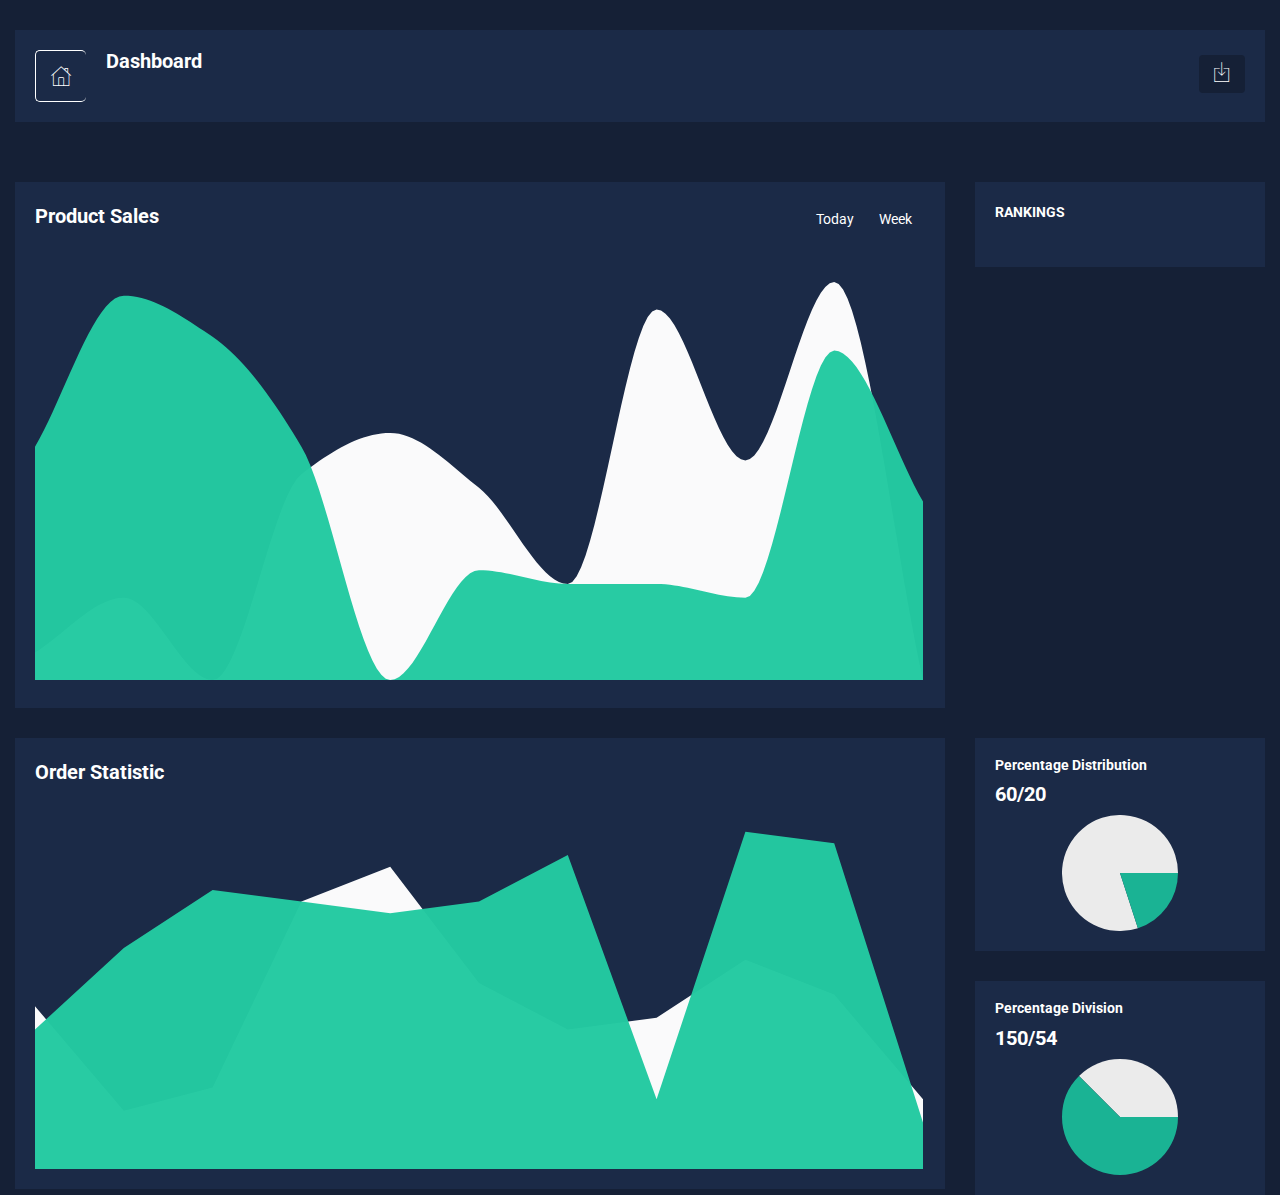
==== Downloads/hackathon/src/nalika/index.html @ c8e4c080 "Committed the template" ====
<!doctype html>
<html class="no-js" lang="en">

<head>
    <meta charset="utf-8">
    <meta http-equiv="x-ua-compatible" content="ie=edge">
    <title>Dashboard V.1 | Nalika - Material Admin Template</title>
    <meta name="description" content="">
    <meta name="viewport" content="width=device-width, initial-scale=1">
    <!-- favicon
		============================================ -->
    <link rel="shortcut icon" type="image/x-icon" href="img/favicon.ico">
    <!-- Google Fonts
		============================================ -->
    <link href="https://fonts.googleapis.com/css?family=Roboto:100,300,400,700,900" rel="stylesheet">
    <!-- Bootstrap CSS
		============================================ -->
    <link rel="stylesheet" href="css/bootstrap.min.css">
    <!-- Bootstrap CSS
		============================================ -->
    <link rel="stylesheet" href="css/font-awesome.min.css">
	<!-- nalika Icon CSS
		============================================ -->
    <link rel="stylesheet" href="css/nalika-icon.css">
    <!-- owl.carousel CSS
		============================================ -->
    <link rel="stylesheet" href="css/owl.carousel.css">
    <link rel="stylesheet" href="css/owl.theme.css">
    <link rel="stylesheet" href="css/owl.transitions.css">
    <!-- animate CSS
		============================================ -->
    <link rel="stylesheet" href="css/animate.css">
    <!-- normalize CSS
		============================================ -->
    <link rel="stylesheet" href="css/normalize.css">
    <!-- meanmenu icon CSS
		============================================ -->
    <link rel="stylesheet" href="css/meanmenu.min.css">
    <!-- main CSS
		============================================ -->
    <link rel="stylesheet" href="css/main.css">
    <!-- morrisjs CSS
		============================================ -->
    <link rel="stylesheet" href="css/morrisjs/morris.css">
    <!-- mCustomScrollbar CSS
		============================================ -->
    <link rel="stylesheet" href="css/scrollbar/jquery.mCustomScrollbar.min.css">
    <!-- metisMenu CSS
		============================================ -->
    <link rel="stylesheet" href="css/metisMenu/metisMenu.min.css">
    <link rel="stylesheet" href="css/metisMenu/metisMenu-vertical.css">
    <!-- calendar CSS
		============================================ -->
    <link rel="stylesheet" href="css/calendar/fullcalendar.min.css">
    <link rel="stylesheet" href="css/calendar/fullcalendar.print.min.css">
    <!-- style CSS
		============================================ -->
    <link rel="stylesheet" href="style.css">
    <!-- responsive CSS
		============================================ -->
    <link rel="stylesheet" href="css/responsive.css">
    <!-- modernizr JS
		============================================ -->
    <script src="js/vendor/modernizr-2.8.3.min.js"></script>
</head>

<body>
    <!--[if lt IE 8]>
            <p class="browserupgrade">You are using an <strong>outdated</strong> browser. Please <a href="http://browsehappy.com/">upgrade your browser</a> to improve your experience.</p>
        <![endif]-->


            <!-- Mobile Menu start -->
            <div class="mobile-menu-area">
                <div class="container">
                    <div class="row">
                        <div class="col-lg-12 col-md-12 col-sm-12 col-xs-12">
                            <div class="mobile-menu">
                                <nav id="dropdown">
                                    <ul class="mobile-menu-nav">
                                        <li><a data-toggle="collapse" data-target="#Charts" href="#">Home <span class="admin-project-icon nalika-icon nalika-down-arrow"></span></a>
                                            <ul class="collapse dropdown-header-top">
                                                <li><a href="index.html">Dashboard v.1</a></li>
                                                <li><a href="index-1.html">Dashboard v.2</a></li>
                                                <li><a href="index-3.html">Dashboard v.3</a></li>
                                                <li><a href="product-list.html">Product List</a></li>
                                                <li><a href="product-edit.html">Product Edit</a></li>
                                                <li><a href="product-detail.html">Product Detail</a></li>
                                                <li><a href="product-cart.html">Product Cart</a></li>
                                                <li><a href="product-payment.html">Product Payment</a></li>
                                                <li><a href="analytics.html">Analytics</a></li>
                                                <li><a href="widgets.html">Widgets</a></li>
                                            </ul>
                                        </li>
                                        <li><a data-toggle="collapse" data-target="#demo" href="#">Mailbox <span class="admin-project-icon nalika-icon nalika-down-arrow"></span></a>
                                            <ul id="demo" class="collapse dropdown-header-top">
                                                <li><a href="mailbox.html">Inbox</a>
                                                </li>
                                                <li><a href="mailbox-view.html">View Mail</a>
                                                </li>
                                                <li><a href="mailbox-compose.html">Compose Mail</a>
                                                </li>
                                            </ul>
                                        </li>
                                        <li><a data-toggle="collapse" data-target="#others" href="#">Miscellaneous <span class="admin-project-icon nalika-icon nalika-down-arrow"></span></a>
                                            <ul id="others" class="collapse dropdown-header-top">
                                                <li><a href="file-manager.html">File Manager</a></li>
                                                <li><a href="contacts.html">Contacts Client</a></li>
                                                <li><a href="projects.html">Project</a></li>
                                                <li><a href="project-details.html">Project Details</a></li>
                                                <li><a href="blog.html">Blog</a></li>
                                                <li><a href="blog-details.html">Blog Details</a></li>
                                                <li><a href="404.html">404 Page</a></li>
                                                <li><a href="500.html">500 Page</a></li>
                                            </ul>
                                        </li>
                                        <li><a data-toggle="collapse" data-target="#Miscellaneousmob" href="#">Interface <span class="admin-project-icon nalika-icon nalika-down-arrow"></span></a>
                                            <ul id="Miscellaneousmob" class="collapse dropdown-header-top">
                                                <li><a href="google-map.html">Google Map</a>
                                                </li>
                                                <li><a href="data-maps.html">Data Maps</a>
                                                </li>
                                                <li><a href="pdf-viewer.html">Pdf Viewer</a>
                                                </li>
                                                <li><a href="x-editable.html">X-Editable</a>
                                                </li>
                                                <li><a href="code-editor.html">Code Editor</a>
                                                </li>
                                                <li><a href="tree-view.html">Tree View</a>
                                                </li>
                                                <li><a href="preloader.html">Preloader</a>
                                                </li>
                                                <li><a href="images-cropper.html">Images Cropper</a>
                                                </li>
                                            </ul>
                                        </li>
                                        <li><a data-toggle="collapse" data-target="#Chartsmob" href="#">Charts <span class="admin-project-icon nalika-icon nalika-down-arrow"></span></a>
                                            <ul id="Chartsmob" class="collapse dropdown-header-top">
                                                <li><a href="bar-charts.html">Bar Charts</a>
                                                </li>
                                                <li><a href="line-charts.html">Line Charts</a>
                                                </li>
                                                <li><a href="area-charts.html">Area Charts</a>
                                                </li>
                                                <li><a href="rounded-chart.html">Rounded Charts</a>
                                                </li>
                                                <li><a href="c3.html">C3 Charts</a>
                                                </li>
                                                <li><a href="sparkline.html">Sparkline Charts</a>
                                                </li>
                                                <li><a href="peity.html">Peity Charts</a>
                                                </li>
                                            </ul>
                                        </li>
                                        <li><a data-toggle="collapse" data-target="#Tablesmob" href="#">Tables <span class="admin-project-icon nalika-icon nalika-down-arrow"></span></a>
                                            <ul id="Tablesmob" class="collapse dropdown-header-top">
                                                <li><a href="static-table.html">Static Table</a>
                                                </li>
                                                <li><a href="data-table.html">Data Table</a>
                                                </li>
                                            </ul>
                                        </li>
                                        <li><a data-toggle="collapse" data-target="#formsmob" href="#">Forms <span class="admin-project-icon nalika-icon nalika-down-arrow"></span></a>
                                            <ul id="formsmob" class="collapse dropdown-header-top">
                                                <li><a href="basic-form-element.html">Basic Form Elements</a>
                                                </li>
                                                <li><a href="advance-form-element.html">Advanced Form Elements</a>
                                                </li>
                                                <li><a href="password-meter.html">Password Meter</a>
                                                </li>
                                                <li><a href="multi-upload.html">Multi Upload</a>
                                                </li>
                                                <li><a href="tinymc.html">Text Editor</a>
                                                </li>
                                                <li><a href="dual-list-box.html">Dual List Box</a>
                                                </li>
                                            </ul>
                                        </li>
                                        <li><a data-toggle="collapse" data-target="#Appviewsmob" href="#">App views <span class="admin-project-icon nalika-icon nalika-down-arrow"></span></a>
                                            <ul id="Appviewsmob" class="collapse dropdown-header-top">
                                                <li><a href="basic-form-element.html">Basic Form Elements</a>
                                                </li>
                                                <li><a href="advance-form-element.html">Advanced Form Elements</a>
                                                </li>
                                                <li><a href="password-meter.html">Password Meter</a>
                                                </li>
                                                <li><a href="multi-upload.html">Multi Upload</a>
                                                </li>
                                                <li><a href="tinymc.html">Text Editor</a>
                                                </li>
                                                <li><a href="dual-list-box.html">Dual List Box</a>
                                                </li>
                                            </ul>
                                        </li>F
                                        <li><a data-toggle="collapse" data-target="#Pagemob" href="#">Pages <span class="admin-project-icon nalika-icon nalika-down-arrow"></span></a>
                                            <ul id="Pagemob" class="collapse dropdown-header-top">
                                                <li><a href="login.html">Login</a>
                                                </li>
                                                <li><a href="register.html">Register</a>
                                                </li>
                                                <li><a href="lock.html">Lock</a>
                                                </li>
                                                <li><a href="password-recovery.html">Password Recovery</a>
                                                </li>
                                            </ul>
                                        </li>
                                    </ul>
                                </nav>
                            </div>
                        </div>
                    </div>
                </div>
            </div>
            <!-- Mobile Menu end -->
            <div class="breadcome-area">
                <div class="container-fluid">
                    <div class="row">
                        <div class="col-lg-12 col-md-12 col-sm-12 col-xs-12">
                            <div class="breadcome-list">
                                <div class="row">
                                    <div class="col-lg-6 col-md-6 col-sm-6 col-xs-6">
                                        <div class="breadcomb-wp">
											<div class="breadcomb-icon">
												<i class="icon nalika-home"></i>
											</div>
											<div class="breadcomb-ctn">
												<h2>Dashboard </h2>
											</div>
										</div>
                                    </div>
                                    <div class="col-lg-6 col-md-6 col-sm-6 col-xs-6">
                                        <div class="breadcomb-report">
											<button data-toggle="tooltip" data-placement="left" title="Download Report" class="btn"><i class="icon nalika-download"></i></button>
										</div>
                                    </div>
                                </div>
                            </div>
                        </div>
                    </div>
                </div>
            </div>
        </div>


        <div class="product-sales-area mg-tb-30">
            <div class="container-fluid">
                <div class="row">
                    <div class="col-lg-9 col-md-9 col-sm-9 col-xs-12">
                        <div class="product-sales-chart">
                            <div class="portlet-title">
                                <div class="row">
                                    <div class="col-lg-6 col-md-6 col-sm-6 col-xs-12">
                                        <div class="caption pro-sl-hd">
                                            <span class="caption-subject text-uppercase"><b>Product Sales</b></span>
                                        </div>
                                    </div>
                                    <div class="col-lg-6 col-md-6 col-sm-6 col-xs-12">
                                        <div class="actions graph-rp">
                                            <div class="btn-group" data-toggle="buttons">
                                                <label class="btn btn-grey active">
													<input type="radio" name="options" class="toggle" id="option1" checked="">Today</label>
                                                <label class="btn btn-grey">
													<input type="radio" name="options" class="toggle" id="option2">Week</label>
                                            </div>
                                        </div>
                                    </div>
                                </div>
                            </div>
                            <div id="curved-line-chart" class="flot-chart-sts flot-chart curved-chart-statistic"></div>
                        </div>
                    </div>
                    <div class="col-lg-3 col-md-3 col-sm-3 col-xs-12">
                        <div class="white-box analytics-info-cs mg-b-30 res-mg-t-30">

                            <!-- List group links -->
                            <div class="list-group list-group-flush">
                                <form>
                                    <div class="form-group">
                                        <label for="exampleFormControlSelect1" style="color: white">RANKINGS</label>

                                    </div>



                                </form>
                            </div>
                        </div>
                    </div>
                </div>
            </div>
        </div>
    

        <div class="product-sales-area mg-tb-30">
            <div class="container-fluid">
                <div class="row">
                    <div class="col-lg-9 col-md-9 col-sm-9 col-xs-12">
                        <div class="product-sales-chart">
                            <div class="portlet-title">
                                <div class="row">
                                    <div class="col-lg-6 col-md-6 col-sm-6 col-xs-12">
                                        <div class="caption pro-sl-hd">
                                            <span class="caption-subject text-uppercase"><b>Order Statistic</b></span>
                                        </div>
                                    </div>
                                    <div class="col-lg-6 col-md-6 col-sm-6 col-xs-12">
                                    </div>
                                </div>
                            </div>
                            <div id="line-chart" class="flot-chart flot-chart-sts line-chart-statistic"></div>
                        </div>
                    </div>
                    <div class="col-lg-3 col-md-3 col-sm-3 col-xs-12">
                        <div class="analytics-rounded mg-b-30 res-mg-t-30">
                            <div class="analytics-rounded-content">
                                <h5>Percentage distribution</h5>
                                <h2><span class="counter">60</span>/20</h2>
                                <div class="text-center">
                                    <div id="sparkline51"></div>
                                </div>
                            </div>
                        </div>
                        <div class="analytics-rounded">
                            <div class="analytics-rounded-content">
                                <h5>Percentage division</h5>
                                <h2><span class="counter">150</span>/<span class="counter">54</span></h2>
                                <div class="text-center">
                                    <div id="sparkline52"></div>
                                </div>
                            </div>
                        </div>
                    </div>
                </div>
            </div>
        </div>


                    </div>
                </div>
            </div>
        </div>

    <!-- jquery
		============================================ -->
    <script src="js/vendor/jquery-1.12.4.min.js"></script>
    <!-- bootstrap JS
		============================================ -->
    <script src="js/bootstrap.min.js"></script>
    <!-- wow JS
		============================================ -->
    <script src="js/wow.min.js"></script>
    <!-- price-slider JS
		============================================ -->
    <script src="js/jquery-price-slider.js"></script>
    <!-- meanmenu JS
		============================================ -->
    <script src="js/jquery.meanmenu.js"></script>
    <!-- owl.carousel JS
		============================================ -->
    <script src="js/owl.carousel.min.js"></script>
    <!-- sticky JS
		============================================ -->
    <script src="js/jquery.sticky.js"></script>
    <!-- scrollUp JS
		============================================ -->
    <script src="js/jquery.scrollUp.min.js"></script>
    <!-- mCustomScrollbar JS
		============================================ -->
    <script src="js/scrollbar/jquery.mCustomScrollbar.concat.min.js"></script>
    <script src="js/scrollbar/mCustomScrollbar-active.js"></script>
    <!-- metisMenu JS
		============================================ -->
    <script src="js/metisMenu/metisMenu.min.js"></script>
    <script src="js/metisMenu/metisMenu-active.js"></script>
    <!-- sparkline JS
		============================================ -->
    <script src="js/sparkline/jquery.sparkline.min.js"></script>
    <script src="js/sparkline/jquery.charts-sparkline.js"></script>
    <!-- calendar JS
		============================================ -->
    <script src="js/calendar/moment.min.js"></script>
    <script src="js/calendar/fullcalendar.min.js"></script>
    <script src="js/calendar/fullcalendar-active.js"></script>
	<!-- float JS
		============================================ -->
    <script src="js/flot/jquery.flot.js"></script>
    <script src="js/flot/jquery.flot.resize.js"></script>
    <script src="js/flot/curvedLines.js"></script>
    <script src="js/flot/flot-active.js"></script>
    <!-- plugins JS
		============================================ -->
    <script src="js/plugins.js"></script>
    <!-- main JS
		============================================ -->
    <script src="js/main.js"></script>
</body>

</html>
---- Downloads/hackathon/src/nalika/css/nalika-icon.css ----
@font-face {
  font-family: 'nalika';
  src:
    url('fonts/nalika.ttf?nukgc0') format('truetype'),
    url('fonts/nalika.woff?nukgc0') format('woff'),
    url('fonts/nalika.svg?nukgc0#nalika') format('svg');
  font-weight: normal;
  font-style: normal;
}

.icon {
  /* use !important to prevent issues with browser extensions that change fonts */
  font-family: 'nalika' !important;
  speak: none;
  font-style: normal;
  font-weight: normal;
  font-variant: normal;
  text-transform: none;
  line-height: 1;

  /* Better Font Rendering =========== */
  -webkit-font-smoothing: antialiased;
  -moz-osx-font-smoothing: grayscale;
}

.nalika-alarm:before {
  content: "\e900";
}
.nalika-alarm-clock:before {
  content: "\e901";
}
.nalika-analytics:before {
  content: "\e902";
}
.nalika-arrow-back:before {
  content: "\e903";
}
.nalika-arrow-next:before {
  content: "\e904";
}
.nalika-back:before {
  content: "\e905";
}
.nalika-bar-chart:before {
  content: "\e906";
}
.nalika-chat:before {
  content: "\e907";
}
.nalika-close:before {
  content: "\e908";
}
.nalika-cloud:before {
  content: "\e909";
}
.nalika-credit-cards:before {
  content: "\e90a";
}
.nalika-delete-button:before {
  content: "\e90b";
}
.nalika-desktop:before {
  content: "\e90c";
}
.nalika-diamond:before {
  content: "\e90d";
}
.nalika-down-arrow:before {
  content: "\e90e";
}
.nalika-download:before {
  content: "\e90f";
}
.nalika-edit:before {
  content: "\e910";
}
.nalika-exit:before {
  content: "\e911";
}
.nalika-eye:before {
  content: "\e912";
}
.nalika-facebook:before {
  content: "\e913";
}
.nalika-favorites:before {
  content: "\e914";
}
.nalika-favorites-button:before {
  content: "\e915";
}
.nalika-flag:before {
  content: "\e916";
}
.nalika-folder:before {
  content: "\e917";
}
.nalika-forms:before {
  content: "\e918";
}
.nalika-gear:before {
  content: "\e919";
}
.nalika-google-plus:before {
  content: "\e91a";
}
.nalika-half-filled-rating-star:before {
  content: "\e91b";
}
.nalika-happiness:before {
  content: "\e91c";
}
.nalika-home:before {
  content: "\e91d";
}
.nalika-honeymoon:before {
  content: "\e91e";
}
.nalika-inbox:before {
  content: "\e91f";
}
.nalika-info:before {
  content: "\e920";
}
.nalika-like:before {
  content: "\e921";
}
.nalika-linkedin:before {
  content: "\e922";
}
.nalika-mail:before {
  content: "\e923";
}
.nalika-mastercard:before {
  content: "\e924";
}
.nalika-menu:before {
  content: "\e925";
}
.nalika-menu-task:before {
  content: "\e926";
}
.nalika-new-file:before {
  content: "\e927";
}
.nalika-next:before {
  content: "\e928";
}
.nalika-paperclip-document-outline:before {
  content: "\e929";
}
.nalika-paper-plane:before {
  content: "\e92a";
}
.nalika-paypal-logo-in-rectangular-black-card:before {
  content: "\e92b";
}
.nalika-pdf:before {
  content: "\e92c";
}
.nalika-picture:before {
  content: "\e92d";
}
.nalika-pie-chart:before {
  content: "\e92e";
}
.nalika-pinterest:before {
  content: "\e92f";
}
.nalika-placeholder:before {
  content: "\e930";
}
.nalika-ppt:before {
  content: "\e931";
}
.nalika-price-tag:before {
  content: "\e932";
}
.nalika-printer:before {
  content: "\e933";
}
.nalika-refresh-button:before {
  content: "\e934";
}
.nalika-right-arrow-angle:before {
  content: "\e935";
}
.nalika-rss:before {
  content: "\e936";
}
.nalika-search:before {
  content: "\e937";
}
.nalika-settings:before {
  content: "\e938";
}
.nalika-share:before {
  content: "\e939";
}
.nalika-shopping-cart:before {
  content: "\e93a";
}
.nalika-smartphone-call:before {
  content: "\e93b";
}
.nalika-speakers:before {
  content: "\e93c";
}
.nalika-table:before {
  content: "\e93d";
}
.nalika-team:before {
  content: "\e93e";
}
.nalika-thumb-up:before {
  content: "\e93f";
}
.nalika-tick:before {
  content: "\e940";
}
.nalika-twitter:before {
  content: "\e941";
}
.nalika-unlocked:before {
  content: "\e942";
}
.nalika-upload:before {
  content: "\e943";
}
.nalika-user:before {
  content: "\e944";
}
.nalika-warning-sign:before {
  content: "\e945";
}
.nalika-xls:before {
  content: "\e946";
}
.nalika-youtube:before {
  content: "\e947";
}
.nalika-youtube-logotype:before {
  content: "\e948";
}
.nalika-zip:before {
  content: "\e949";
}
---- Downloads/hackathon/src/nalika/css/main.css ----
/*! HTML5 Boilerplate v5.2.0 | MIT License | https://html5boilerplate.com/ */

/*
 * What follows is the result of much research on cross-browser styling.
 * Credit left inline and big thanks to Nicolas Gallagher, Jonathan Neal,
 * Kroc Camen, and the H5BP dev community and team.
 */

/* ==========================================================================
   Base styles: opinionated defaults
   ========================================================================== */

html {
    color: #222;
    font-size: 1em;
    line-height: 1.4;
}

/*
 * Remove text-shadow in selection highlight:
 * https://twitter.com/miketaylr/status/12228805301
 *
 * These selection rule sets have to be separate.
 * Customize the background color to match your design.
 */

::-moz-selection {
    background: #b3d4fc;
    text-shadow: none;
}

::selection {
    background: #b3d4fc;
    text-shadow: none;
}

/*
 * A better looking default horizontal rule
 */

hr {
    display: block;
    height: 1px;
    border: 0;
    border-top: 1px solid #ccc;
    margin: 1em 0;
    padding: 0;
}

/*
 * Remove the gap between audio, canvas, iframes,
 * images, videos and the bottom of their containers:
 * https://github.com/h5bp/html5-boilerplate/issues/440
 */

audio,
canvas,
iframe,
img,
svg,
video {
    vertical-align: middle;
}

/*
 * Remove default fieldset styles.
 */

fieldset {
    border: 0;
    margin: 0;
    padding: 0;
}

/*
 * Allow only vertical resizing of textareas.
 */

textarea {
    resize: vertical;
}

/* ==========================================================================
   Browser Upgrade Prompt
   ========================================================================== */

.browserupgrade {
    margin: 0.2em 0;
    background: #ccc;
    color: #000;
    padding: 0.2em 0;
}

/* ==========================================================================
   Author's custom styles
   ========================================================================== */

















/* ==========================================================================
   Helper classes
   ========================================================================== */

/*
 * Hide visually and from screen readers:
 */

.hidden {
    display: none !important;
}

/*
 * Hide only visually, but have it available for screen readers:
 * http://snook.ca/archives/html_and_css/hiding-content-for-accessibility
 */

.visuallyhidden {
    border: 0;
    clip: rect(0 0 0 0);
    height: 1px;
    margin: -1px;
    overflow: hidden;
    padding: 0;
    position: absolute;
    width: 1px;
}

/*
 * Extends the .visuallyhidden class to allow the element
 * to be focusable when navigated to via the keyboard:
 * https://www.drupal.org/node/897638
 */

.visuallyhidden.focusable:active,
.visuallyhidden.focusable:focus {
    clip: auto;
    height: auto;
    margin: 0;
    overflow: visible;
    position: static;
    width: auto;
}

/*
 * Hide visually and from screen readers, but maintain layout
 */

.invisible {
    visibility: hidden;
}

/*
 * Clearfix: contain floats
 *
 * For modern browsers
 * 1. The space content is one way to avoid an Opera bug when the
 *    `contenteditable` attribute is included anywhere else in the document.
 *    Otherwise it causes space to appear at the top and bottom of elements
 *    that receive the `clearfix` class.
 * 2. The use of `table` rather than `block` is only necessary if using
 *    `:before` to contain the top-margins of child elements.
 */

.clearfix:before,
.clearfix:after {
    content: " "; /* 1 */
    display: table; /* 2 */
}

.clearfix:after {
    clear: both;
}

/* ==========================================================================
   EXAMPLE Media Queries for Responsive Design.
   These examples override the primary ('mobile first') styles.
   Modify as content requires.
   ========================================================================== */

@media only screen and (min-width: 35em) {
    /* Style adjustments for viewports that meet the condition */
}

@media print,
       (-webkit-min-device-pixel-ratio: 1.25),
       (min-resolution: 1.25dppx),
       (min-resolution: 120dpi) {
    /* Style adjustments for high resolution devices */
}

/* ==========================================================================
   Print styles.
   Inlined to avoid the additional HTTP request:
   http://www.phpied.com/delay-loading-your-print-css/
   ========================================================================== */

@media print {
    *,
    *:before,
    *:after {
        background: transparent !important;
        color: #000 !important; /* Black prints faster:
                                   http://www.sanbeiji.com/archives/953 */
        box-shadow: none !important;
        text-shadow: none !important;
    }

    a,
    a:visited {
        text-decoration: underline;
    }

    a[href]:after {
        content: " (" attr(href) ")";
    }

    abbr[title]:after {
        content: " (" attr(title) ")";
    }

    /*
     * Don't show links that are fragment identifiers,
     * or use the `javascript:` pseudo protocol
     */

    a[href^="#"]:after,
    a[href^="javascript:"]:after {
        content: "";
    }

    pre,
    blockquote {
        border: 1px solid #999;
        page-break-inside: avoid;
    }

    /*
     * Printing Tables:
     * http://css-discuss.incutio.com/wiki/Printing_Tables
     */

    thead {
        display: table-header-group;
    }

    tr,
    img {
        page-break-inside: avoid;
    }

    img {
        max-width: 100% !important;
    }

    p,
    h2,
    h3 {
        orphans: 3;
        widows: 3;
    }

    h2,
    h3 {
        page-break-after: avoid;
    }
}
---- Downloads/hackathon/src/nalika/css/morrisjs/morris.css ----
.morris-hover {
	position:absolute;
	z-index:1;
}

.morris-hover.morris-default-style .morris-hover-row-label {
	font-weight:bold;
	margin:0.25em 0
}
.morris-hover.morris-default-style .morris-hover-point {
	white-space:nowrap;
	margin:0.1em 0
}
.morris-hover.morris-default-style {
    border-radius: 2px;
    padding: 10px 12px;
    color: #666;
    background:rgba(0, 0, 0, 0.7);
    border: none;
    color: #fff!important ;
}
 .morris-hover-point {
      color: rgba(257, 257, 257, 0.8)!important ;
   }
---- Downloads/hackathon/src/nalika/css/metisMenu/metisMenu.min.css ----
/*
 * metismenu - v2.7.2
 * A jQuery menu plugin
 * https://github.com/onokumus/metismenu#readme
 *
 * Made by Osman Nuri Okumus <onokumus@gmail.com> (https://github.com/onokumus)
 * Under MIT License
 */

.metismenu .arrow{float:right;line-height:1.42857}[dir=rtl] .metismenu .arrow{float:left}.metismenu .glyphicon.arrow:before{content:"\e079"}.metismenu .active>a>.glyphicon.arrow:before{content:"\e114"}.metismenu .fa.arrow:before{content:"\f104"}.metismenu .active>a>.fa.arrow:before{content:"\f107"}.metismenu .ion.arrow:before{content:"\f3d2"}.metismenu .active>a>.ion.arrow:before{content:"\f3d0"}.metismenu .plus-times{float:right}[dir=rtl] .metismenu .plus-times{float:left}.metismenu .fa.plus-times:before{content:"\f067"}.metismenu .active>a>.fa.plus-times{-webkit-transform:rotate(45deg);-ms-transform:rotate(45deg);-o-transform:rotate(45deg);transform:rotate(45deg)}.metismenu .plus-minus{float:right}[dir=rtl] .metismenu .plus-minus{float:left}.metismenu .fa.plus-minus:before{content:"\f067"}.metismenu .active>a>.fa.plus-minus:before{content:"\f068"}.metismenu .collapse{display:none}.metismenu .collapse.in{display:block}.metismenu .collapsing{position:relative;height:0;overflow:hidden;-webkit-transition-timing-function:ease;-o-transition-timing-function:ease;transition-timing-function:ease;-webkit-transition-duration:.35s;-o-transition-duration:.35s;transition-duration:.35s;-webkit-transition-property:height,visibility;-o-transition-property:height,visibility;transition-property:height,visibility}.metismenu .has-arrow{position:relative}.metismenu .has-arrow:after{position:absolute;content:"";width:.5em;height:.5em;border-width:1px 0 0 1px;border-style:solid;border-color:initial;right:1em;-webkit-transform:rotate(-45deg) translateY(-50%);-ms-transform:rotate(-45deg) translateY(-50%);-o-transform:rotate(-45deg) translateY(-50%);transform:rotate(-45deg) translateY(-50%);-webkit-transform-origin:top;-ms-transform-origin:top;-o-transform-origin:top;transform-origin:top;top:50%;-webkit-transition:all .3s ease-out;-o-transition:all .3s ease-out;transition:all .3s ease-out}[dir=rtl] .metismenu .has-arrow:after{right:auto;left:1em;-webkit-transform:rotate(135deg) translateY(-50%);-ms-transform:rotate(135deg) translateY(-50%);-o-transform:rotate(135deg) translateY(-50%);transform:rotate(135deg) translateY(-50%)}.metismenu .active>.has-arrow:after,.metismenu .has-arrow[aria-expanded=true]:after{-webkit-transform:rotate(-135deg) translateY(-50%);-ms-transform:rotate(-135deg) translateY(-50%);-o-transform:rotate(-135deg) translateY(-50%);transform:rotate(-135deg) translateY(-50%)}
---- Downloads/hackathon/src/nalika/css/metisMenu/metisMenu-vertical.css ----
.sidebar-nav {
    background: #fff;
}
.sidebar-nav ul {
    padding: 0;
    margin: 0;
    list-style: none;
    background: #1b2a47;
}

.sidebar-nav .metismenu {
    background: #1b2a47;
    display: -webkit-box;
    display: -ms-flexbox;
    display: flex;
    -webkit-box-orient: vertical;
    -webkit-box-direction: normal;
    -ms-flex-direction: column;
    flex-direction: column;
}

.sidebar-nav .metismenu li + li {
  margin-top: 5px;
}

.sidebar-nav .metismenu li:first-child {
  margin-top: 5px;
}
.sidebar-nav .metismenu li:last-child {
  margin-bottom: 5px;
}


.sidebar-nav .metismenu > li {
/*    -webkit-box-flex: 1;
    -ms-flex: 1 1 0%;
    flex: 1 1 0%;*/
    display: -webkit-box;
    display: -ms-flexbox;
    display: flex;
    -webkit-box-orient: vertical;
    -webkit-box-direction: normal;
    -ms-flex-direction: column;
    flex-direction: column;
    position: relative;
}
.sidebar-nav .metismenu a {
    position: relative;
    display: block;
    padding: 13px 15px;
    color: #fff;
    outline-width: 0;
    transition: all .3s ease-out;
	font-size:16px;
}

.sidebar-nav .metismenu ul a {
    padding: 10px 15px 10px 46px;
}

.sidebar-nav .metismenu ul ul a {
    padding: 10px 15px 10px 45px;
}

.sidebar-nav .metismenu a:hover,
.sidebar-nav .metismenu a:focus,
.sidebar-nav .metismenu a:active {
    color: #f8f9fa;
    text-decoration: none;
    background: #152036;
}
.sidebar-nav .metismenu li .icon-wrap{
	margin-right:10px;
	font-size:20px;
}
.sidebar-nav .metismenu li .sub-icon-mg{
	margin-right:5px;
	font-size:16px;
}
#sidebar.active .metismenu li .mini-click-non{
	display:none;
}
#sidebar.active .metismenu li .has-arrow:after{
	display:none;
}
#sidebar.active .metismenu li .submenu-angle li a {
    padding: 10px 10px 10px 10px;
}
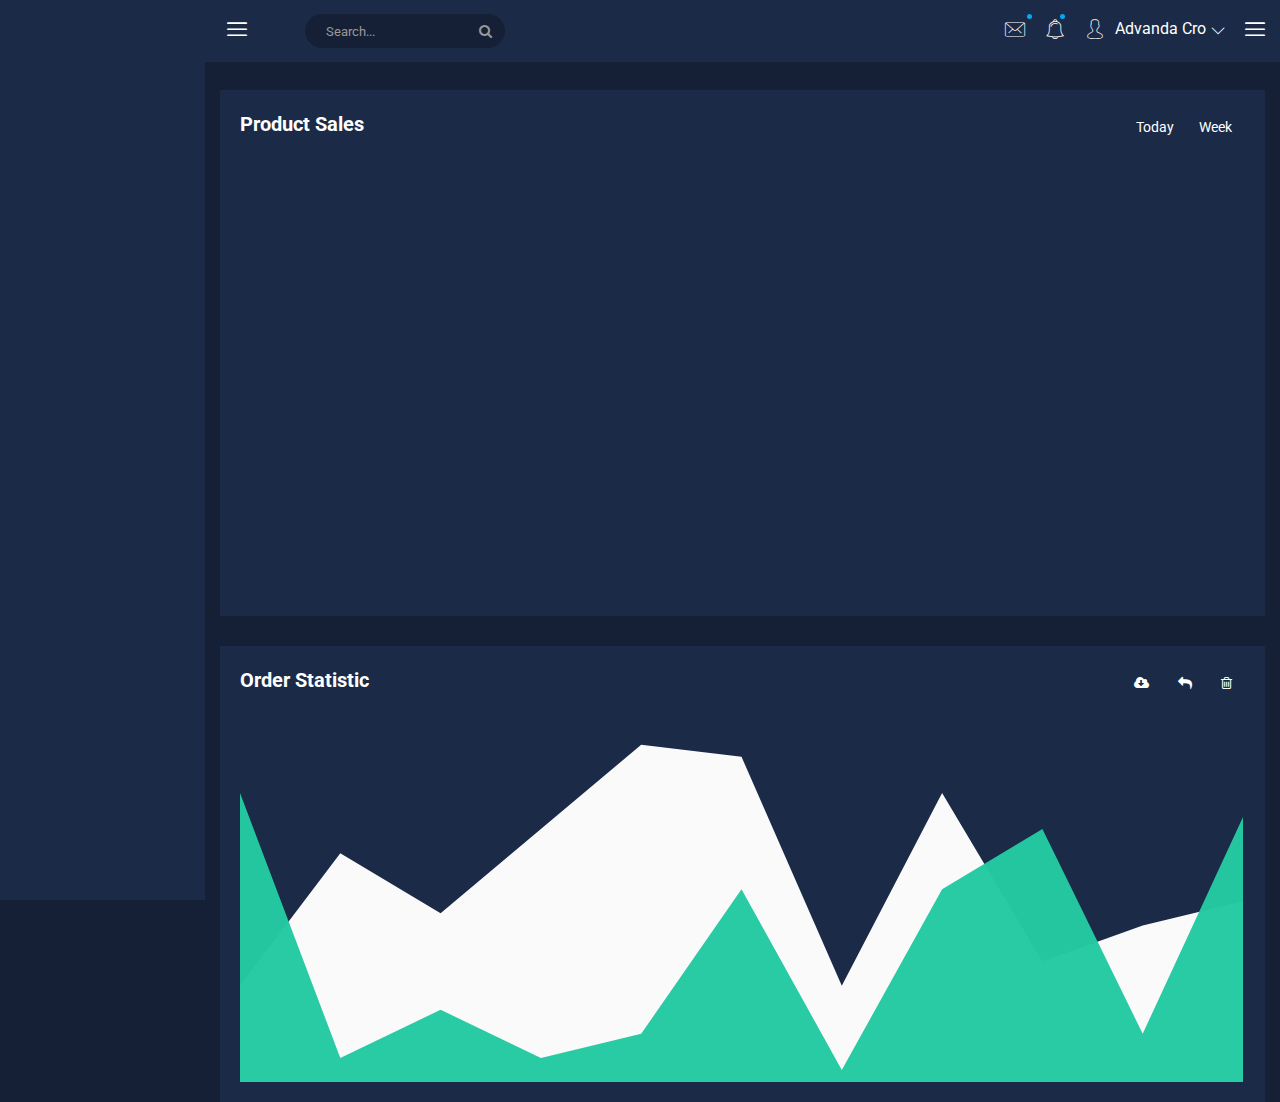
==== commit b2312333: "cdc" ====
--- a/Downloads/hackathon/src/nalika/index.html
+++ b/Downloads/hackathon/src/nalika/index.html
@@ -4,7 +4,7 @@
 <head>
     <meta charset="utf-8">
     <meta http-equiv="x-ua-compatible" content="ie=edge">
-    <title>Dashboard V.1 | Nalika - Material Admin Template</title>
+    <title>Dashboard V.2 | Nalika - Material Admin Template</title>
     <meta name="description" content="">
     <meta name="viewport" content="width=device-width, initial-scale=1">
     <!-- favicon
@@ -19,8 +19,8 @@
     <!-- Bootstrap CSS
 		============================================ -->
     <link rel="stylesheet" href="css/font-awesome.min.css">
-	<!-- nalika Icon CSS
-		============================================ -->
+    <!-- nalika Icon CSS
+        ============================================ -->
     <link rel="stylesheet" href="css/nalika-icon.css">
     <!-- owl.carousel CSS
 		============================================ -->
@@ -62,176 +62,598 @@
     <!-- modernizr JS
 		============================================ -->
     <script src="js/vendor/modernizr-2.8.3.min.js"></script>
+    <style>
+    .bar1 { fill: darkgreen; }
+    .bar2 { fill: darkgreen; }
+    .bar3 { fill: firebrick; }
+    .bar:hover {fill: orange; }
+    .axis--x path {
+        display: none;
+        fill: white;
+    }
+    .line {
+        fill: none;
+        stroke: royalblue;
+        stroke-width: 3;
+    }
+    .dot {
+        fill: royalblue;
+        stroke: royalblue;
+    }
+  </style>
+    <script src="https://d3js.org/d3.v4.min.js"></script>
 </head>
 
 <body>
-    <!--[if lt IE 8]>
-            <p class="browserupgrade">You are using an <strong>outdated</strong> browser. Please <a href="http://browsehappy.com/">upgrade your browser</a> to improve your experience.</p>
-        <![endif]-->
-
-
-            <!-- Mobile Menu start -->
-            <div class="mobile-menu-area">
-                <div class="container">
-                    <div class="row">
-                        <div class="col-lg-12 col-md-12 col-sm-12 col-xs-12">
-                            <div class="mobile-menu">
-                                <nav id="dropdown">
-                                    <ul class="mobile-menu-nav">
-                                        <li><a data-toggle="collapse" data-target="#Charts" href="#">Home <span class="admin-project-icon nalika-icon nalika-down-arrow"></span></a>
-                                            <ul class="collapse dropdown-header-top">
-                                                <li><a href="index.html">Dashboard v.1</a></li>
-                                                <li><a href="index-1.html">Dashboard v.2</a></li>
-                                                <li><a href="index-3.html">Dashboard v.3</a></li>
-                                                <li><a href="product-list.html">Product List</a></li>
-                                                <li><a href="product-edit.html">Product Edit</a></li>
-                                                <li><a href="product-detail.html">Product Detail</a></li>
-                                                <li><a href="product-cart.html">Product Cart</a></li>
-                                                <li><a href="product-payment.html">Product Payment</a></li>
-                                                <li><a href="analytics.html">Analytics</a></li>
-                                                <li><a href="widgets.html">Widgets</a></li>
-                                            </ul>
-                                        </li>
-                                        <li><a data-toggle="collapse" data-target="#demo" href="#">Mailbox <span class="admin-project-icon nalika-icon nalika-down-arrow"></span></a>
-                                            <ul id="demo" class="collapse dropdown-header-top">
-                                                <li><a href="mailbox.html">Inbox</a>
-                                                </li>
-                                                <li><a href="mailbox-view.html">View Mail</a>
-                                                </li>
-                                                <li><a href="mailbox-compose.html">Compose Mail</a>
-                                                </li>
-                                            </ul>
-                                        </li>
-                                        <li><a data-toggle="collapse" data-target="#others" href="#">Miscellaneous <span class="admin-project-icon nalika-icon nalika-down-arrow"></span></a>
-                                            <ul id="others" class="collapse dropdown-header-top">
-                                                <li><a href="file-manager.html">File Manager</a></li>
-                                                <li><a href="contacts.html">Contacts Client</a></li>
-                                                <li><a href="projects.html">Project</a></li>
-                                                <li><a href="project-details.html">Project Details</a></li>
-                                                <li><a href="blog.html">Blog</a></li>
-                                                <li><a href="blog-details.html">Blog Details</a></li>
-                                                <li><a href="404.html">404 Page</a></li>
-                                                <li><a href="500.html">500 Page</a></li>
-                                            </ul>
-                                        </li>
-                                        <li><a data-toggle="collapse" data-target="#Miscellaneousmob" href="#">Interface <span class="admin-project-icon nalika-icon nalika-down-arrow"></span></a>
-                                            <ul id="Miscellaneousmob" class="collapse dropdown-header-top">
-                                                <li><a href="google-map.html">Google Map</a>
-                                                </li>
-                                                <li><a href="data-maps.html">Data Maps</a>
-                                                </li>
-                                                <li><a href="pdf-viewer.html">Pdf Viewer</a>
-                                                </li>
-                                                <li><a href="x-editable.html">X-Editable</a>
-                                                </li>
-                                                <li><a href="code-editor.html">Code Editor</a>
-                                                </li>
-                                                <li><a href="tree-view.html">Tree View</a>
-                                                </li>
-                                                <li><a href="preloader.html">Preloader</a>
-                                                </li>
-                                                <li><a href="images-cropper.html">Images Cropper</a>
-                                                </li>
-                                            </ul>
-                                        </li>
-                                        <li><a data-toggle="collapse" data-target="#Chartsmob" href="#">Charts <span class="admin-project-icon nalika-icon nalika-down-arrow"></span></a>
-                                            <ul id="Chartsmob" class="collapse dropdown-header-top">
-                                                <li><a href="bar-charts.html">Bar Charts</a>
-                                                </li>
-                                                <li><a href="line-charts.html">Line Charts</a>
-                                                </li>
-                                                <li><a href="area-charts.html">Area Charts</a>
-                                                </li>
-                                                <li><a href="rounded-chart.html">Rounded Charts</a>
-                                                </li>
-                                                <li><a href="c3.html">C3 Charts</a>
-                                                </li>
-                                                <li><a href="sparkline.html">Sparkline Charts</a>
-                                                </li>
-                                                <li><a href="peity.html">Peity Charts</a>
-                                                </li>
-                                            </ul>
-                                        </li>
-                                        <li><a data-toggle="collapse" data-target="#Tablesmob" href="#">Tables <span class="admin-project-icon nalika-icon nalika-down-arrow"></span></a>
-                                            <ul id="Tablesmob" class="collapse dropdown-header-top">
-                                                <li><a href="static-table.html">Static Table</a>
-                                                </li>
-                                                <li><a href="data-table.html">Data Table</a>
-                                                </li>
-                                            </ul>
-                                        </li>
-                                        <li><a data-toggle="collapse" data-target="#formsmob" href="#">Forms <span class="admin-project-icon nalika-icon nalika-down-arrow"></span></a>
-                                            <ul id="formsmob" class="collapse dropdown-header-top">
-                                                <li><a href="basic-form-element.html">Basic Form Elements</a>
-                                                </li>
-                                                <li><a href="advance-form-element.html">Advanced Form Elements</a>
-                                                </li>
-                                                <li><a href="password-meter.html">Password Meter</a>
-                                                </li>
-                                                <li><a href="multi-upload.html">Multi Upload</a>
-                                                </li>
-                                                <li><a href="tinymc.html">Text Editor</a>
-                                                </li>
-                                                <li><a href="dual-list-box.html">Dual List Box</a>
-                                                </li>
-                                            </ul>
-                                        </li>
-                                        <li><a data-toggle="collapse" data-target="#Appviewsmob" href="#">App views <span class="admin-project-icon nalika-icon nalika-down-arrow"></span></a>
-                                            <ul id="Appviewsmob" class="collapse dropdown-header-top">
-                                                <li><a href="basic-form-element.html">Basic Form Elements</a>
-                                                </li>
-                                                <li><a href="advance-form-element.html">Advanced Form Elements</a>
-                                                </li>
-                                                <li><a href="password-meter.html">Password Meter</a>
-                                                </li>
-                                                <li><a href="multi-upload.html">Multi Upload</a>
-                                                </li>
-                                                <li><a href="tinymc.html">Text Editor</a>
-                                                </li>
-                                                <li><a href="dual-list-box.html">Dual List Box</a>
-                                                </li>
-                                            </ul>
-                                        </li>F
-                                        <li><a data-toggle="collapse" data-target="#Pagemob" href="#">Pages <span class="admin-project-icon nalika-icon nalika-down-arrow"></span></a>
-                                            <ul id="Pagemob" class="collapse dropdown-header-top">
-                                                <li><a href="login.html">Login</a>
-                                                </li>
-                                                <li><a href="register.html">Register</a>
-                                                </li>
-                                                <li><a href="lock.html">Lock</a>
-                                                </li>
-                                                <li><a href="password-recovery.html">Password Recovery</a>
-                                                </li>
-                                            </ul>
-                                        </li>
-                                    </ul>
-                                </nav>
-                            </div>
-                        </div>
-                    </div>
+<!--[if lt IE 8]>
+<p class="browserupgrade">You are using an <strong>outdated</strong> browser. Please <a href="http://browsehappy.com/">upgrade your browser</a> to improve your experience.</p>
+<![endif]-->
+
+<div class="left-sidebar-pro">
+    <nav id="sidebar" class="">
+
+    </nav>
+</div>
+<!-- Start Welcome area -->
+<div class="all-content-wrapper">
+    <div class="container-fluid">
+        <div class="row">
+            <div class="col-lg-12 col-md-12 col-sm-12 col-xs-12">
+                <div class="logo-pro">
+                    <a href="index.html"><img class="main-logo" src="img/logo/logo.png" alt="" /></a>
                 </div>
             </div>
-            <!-- Mobile Menu end -->
-            <div class="breadcome-area">
-                <div class="container-fluid">
-                    <div class="row">
-                        <div class="col-lg-12 col-md-12 col-sm-12 col-xs-12">
-                            <div class="breadcome-list">
-                                <div class="row">
-                                    <div class="col-lg-6 col-md-6 col-sm-6 col-xs-6">
-                                        <div class="breadcomb-wp">
-											<div class="breadcomb-icon">
-												<i class="icon nalika-home"></i>
-											</div>
-											<div class="breadcomb-ctn">
-												<h2>Dashboard </h2>
-											</div>
-										</div>
+        </div>
+    </div>
+    <div class="header-advance-area">
+        <div class="header-top-area">
+            <div class="container-fluid">
+                <div class="row">
+                    <div class="col-lg-12 col-md-12 col-sm-12 col-xs-12">
+                        <div class="header-top-wraper">
+                            <div class="row">
+                                <div class="col-lg-1 col-md-0 col-sm-1 col-xs-12">
+                                    <div class="menu-switcher-pro">
+                                        <button type="button" id="sidebarCollapse" class="btn bar-button-pro header-drl-controller-btn btn-info navbar-btn">
+                                            <i class="icon nalika-menu-task"></i>
+                                        </button>
                                     </div>
-                                    <div class="col-lg-6 col-md-6 col-sm-6 col-xs-6">
-                                        <div class="breadcomb-report">
-											<button data-toggle="tooltip" data-placement="left" title="Download Report" class="btn"><i class="icon nalika-download"></i></button>
-										</div>
+                                </div>
+                                <div class="col-lg-6 col-md-7 col-sm-6 col-xs-12">
+                                    <div class="header-top-menu tabl-d-n">
+                                        <div class="breadcome-heading">
+                                            <form role="search" class="">
+                                                <input type="text" placeholder="Search..." class="form-control">
+                                                <a href=""><i class="fa fa-search"></i></a>
+                                            </form>
+                                        </div>
+                                    </div>
+                                </div>
+                                <div class="col-lg-5 col-md-5 col-sm-12 col-xs-12">
+                                    <div class="header-right-info">
+                                        <ul class="nav navbar-nav mai-top-nav header-right-menu">
+                                            <li class="nav-item dropdown">
+                                                <a href="#" data-toggle="dropdown" role="button" aria-expanded="false" class="nav-link dropdown-toggle"><i class="icon nalika-mail nalika-chat-pro" aria-hidden="true"></i><span class="indicator-ms"></span></a>
+                                                <div role="menu" class="author-message-top dropdown-menu animated zoomIn">
+                                                    <div class="message-single-top">
+                                                        <h1>Message</h1>
+                                                    </div>
+                                                    <ul class="message-menu">
+                                                        <li>
+                                                            <a href="#">
+                                                                <div class="message-img">
+                                                                    <img src="img/contact/1.jpg" alt="">
+                                                                </div>
+                                                                <div class="message-content">
+                                                                    <span class="message-date">16 Sept</span>
+                                                                    <h2>Advanda Cro</h2>
+                                                                    <p>Please done this project as soon possible.</p>
+                                                                </div>
+                                                            </a>
+                                                        </li>
+                                                        <li>
+                                                            <a href="#">
+                                                                <div class="message-img">
+                                                                    <img src="img/contact/4.jpg" alt="">
+                                                                </div>
+                                                                <div class="message-content">
+                                                                    <span class="message-date">16 Sept</span>
+                                                                    <h2>Sulaiman din</h2>
+                                                                    <p>Please done this project as soon possible.</p>
+                                                                </div>
+                                                            </a>
+                                                        </li>
+                                                        <li>
+                                                            <a href="#">
+                                                                <div class="message-img">
+                                                                    <img src="img/contact/3.jpg" alt="">
+                                                                </div>
+                                                                <div class="message-content">
+                                                                    <span class="message-date">16 Sept</span>
+                                                                    <h2>Victor Jara</h2>
+                                                                    <p>Please done this project as soon possible.</p>
+                                                                </div>
+                                                            </a>
+                                                        </li>
+                                                        <li>
+                                                            <a href="#">
+                                                                <div class="message-img">
+                                                                    <img src="img/contact/2.jpg" alt="">
+                                                                </div>
+                                                                <div class="message-content">
+                                                                    <span class="message-date">16 Sept</span>
+                                                                    <h2>Victor Jara</h2>
+                                                                    <p>Please done this project as soon possible.</p>
+                                                                </div>
+                                                            </a>
+                                                        </li>
+                                                    </ul>
+                                                    <div class="message-view">
+                                                        <a href="#">View All Messages</a>
+                                                    </div>
+                                                </div>
+                                            </li>
+                                            <li class="nav-item"><a href="#" data-toggle="dropdown" role="button" aria-expanded="false" class="nav-link dropdown-toggle"><i class="icon nalika-alarm" aria-hidden="true"></i><span class="indicator-nt"></span></a>
+                                                <div role="menu" class="notification-author dropdown-menu animated zoomIn">
+                                                    <div class="notification-single-top">
+                                                        <h1>Notifications</h1>
+                                                    </div>
+                                                    <ul class="notification-menu">
+                                                        <li>
+                                                            <a href="#">
+                                                                <div class="notification-icon">
+                                                                    <i class="icon nalika-tick" aria-hidden="true"></i>
+                                                                </div>
+                                                                <div class="notification-content">
+                                                                    <span class="notification-date">16 Sept</span>
+                                                                    <h2>Advanda Cro</h2>
+                                                                    <p>Please done this project as soon possible.</p>
+                                                                </div>
+                                                            </a>
+                                                        </li>
+                                                        <li>
+                                                            <a href="#">
+                                                                <div class="notification-icon">
+                                                                    <i class="icon nalika-cloud" aria-hidden="true"></i>
+                                                                </div>
+                                                                <div class="notification-content">
+                                                                    <span class="notification-date">16 Sept</span>
+                                                                    <h2>Sulaiman din</h2>
+                                                                    <p>Please done this project as soon possible.</p>
+                                                                </div>
+                                                            </a>
+                                                        </li>
+                                                        <li>
+                                                            <a href="#">
+                                                                <div class="notification-icon">
+                                                                    <i class="icon nalika-folder" aria-hidden="true"></i>
+                                                                </div>
+                                                                <div class="notification-content">
+                                                                    <span class="notification-date">16 Sept</span>
+                                                                    <h2>Victor Jara</h2>
+                                                                    <p>Please done this project as soon possible.</p>
+                                                                </div>
+                                                            </a>
+                                                        </li>
+                                                        <li>
+                                                            <a href="#">
+                                                                <div class="notification-icon">
+                                                                    <i class="icon nalika-bar-chart" aria-hidden="true"></i>
+                                                                </div>
+                                                                <div class="notification-content">
+                                                                    <span class="notification-date">16 Sept</span>
+                                                                    <h2>Victor Jara</h2>
+                                                                    <p>Please done this project as soon possible.</p>
+                                                                </div>
+                                                            </a>
+                                                        </li>
+                                                    </ul>
+                                                    <div class="notification-view">
+                                                        <a href="#">View All Notification</a>
+                                                    </div>
+                                                </div>
+                                            </li>
+                                            <li class="nav-item">
+                                                <a href="#" data-toggle="dropdown" role="button" aria-expanded="false" class="nav-link dropdown-toggle">
+                                                    <i class="icon nalika-user nalika-user-rounded header-riht-inf" aria-hidden="true"></i>
+                                                    <span class="admin-name">Advanda Cro</span>
+                                                    <i class="icon nalika-down-arrow nalika-angle-dw nalika-icon"></i>
+                                                </a>
+                                                <ul role="menu" class="dropdown-header-top author-log dropdown-menu animated zoomIn">
+                                                    <li><a href="register.html"><span class="icon nalika-home author-log-ic"></span> Register</a>
+                                                    </li>
+                                                    <li><a href="#"><span class="icon nalika-user author-log-ic"></span> My Profile</a>
+                                                    </li>
+                                                    <li><a href="lock.html"><span class="icon nalika-diamond author-log-ic"></span> Lock</a>
+                                                    </li>
+                                                    <li><a href="#"><span class="icon nalika-settings author-log-ic"></span> Settings</a>
+                                                    </li>
+                                                    <li><a href="login.html"><span class="icon nalika-unlocked author-log-ic"></span> Log Out</a>
+                                                    </li>
+                                                </ul>
+                                            </li>
+                                            <li class="nav-item nav-setting-open"><a href="#" data-toggle="dropdown" role="button" aria-expanded="false" class="nav-link dropdown-toggle"><i class="icon nalika-menu-task"></i></a>
+
+                                                <div role="menu" class="admintab-wrap menu-setting-wrap menu-setting-wrap-bg dropdown-menu animated zoomIn">
+                                                    <ul class="nav nav-tabs custon-set-tab">
+                                                        <li class="active"><a data-toggle="tab" href="#Notes">News</a>
+                                                        </li>
+                                                        <li><a data-toggle="tab" href="#Projects">Activity</a>
+                                                        </li>
+                                                        <li><a data-toggle="tab" href="#Settings">Settings</a>
+                                                        </li>
+                                                    </ul>
+
+                                                    <div class="tab-content custom-bdr-nt">
+                                                        <div id="Notes" class="tab-pane fade in active">
+                                                            <div class="notes-area-wrap">
+                                                                <div class="note-heading-indicate">
+                                                                    <h2><i class="icon nalika-chat"></i> Latest News</h2>
+                                                                    <p>You have 10 New News.</p>
+                                                                </div>
+                                                                <div class="notes-list-area notes-menu-scrollbar">
+                                                                    <ul class="notes-menu-list">
+                                                                        <li>
+                                                                            <a href="#">
+                                                                                <div class="notes-list-flow">
+                                                                                    <div class="notes-img">
+                                                                                        <img src="img/contact/4.jpg" alt="" />
+                                                                                    </div>
+                                                                                    <div class="notes-content">
+                                                                                        <p> The point of using Lorem Ipsum is that it has a more-or-less normal.</p>
+                                                                                        <span>Yesterday 2:45 pm</span>
+                                                                                    </div>
+                                                                                </div>
+                                                                            </a>
+                                                                        </li>
+                                                                        <li>
+                                                                            <a href="#">
+                                                                                <div class="notes-list-flow">
+                                                                                    <div class="notes-img">
+                                                                                        <img src="img/contact/1.jpg" alt="" />
+                                                                                    </div>
+                                                                                    <div class="notes-content">
+                                                                                        <p> The point of using Lorem Ipsum is that it has a more-or-less normal.</p>
+                                                                                        <span>Yesterday 2:45 pm</span>
+                                                                                    </div>
+                                                                                </div>
+                                                                            </a>
+                                                                        </li>
+                                                                        <li>
+                                                                            <a href="#">
+                                                                                <div class="notes-list-flow">
+                                                                                    <div class="notes-img">
+                                                                                        <img src="img/contact/2.jpg" alt="" />
+                                                                                    </div>
+                                                                                    <div class="notes-content">
+                                                                                        <p> The point of using Lorem Ipsum is that it has a more-or-less normal.</p>
+                                                                                        <span>Yesterday 2:45 pm</span>
+                                                                                    </div>
+                                                                                </div>
+                                                                            </a>
+                                                                        </li>
+                                                                        <li>
+                                                                            <a href="#">
+                                                                                <div class="notes-list-flow">
+                                                                                    <div class="notes-img">
+                                                                                        <img src="img/contact/3.jpg" alt="" />
+                                                                                    </div>
+                                                                                    <div class="notes-content">
+                                                                                        <p> The point of using Lorem Ipsum is that it has a more-or-less normal.</p>
+                                                                                        <span>Yesterday 2:45 pm</span>
+                                                                                    </div>
+                                                                                </div>
+                                                                            </a>
+                                                                        </li>
+                                                                        <li>
+                                                                            <a href="#">
+                                                                                <div class="notes-list-flow">
+                                                                                    <div class="notes-img">
+                                                                                        <img src="img/contact/4.jpg" alt="" />
+                                                                                    </div>
+                                                                                    <div class="notes-content">
+                                                                                        <p> The point of using Lorem Ipsum is that it has a more-or-less normal.</p>
+                                                                                        <span>Yesterday 2:45 pm</span>
+                                                                                    </div>
+                                                                                </div>
+                                                                            </a>
+                                                                        </li>
+                                                                        <li>
+                                                                            <a href="#">
+                                                                                <div class="notes-list-flow">
+                                                                                    <div class="notes-img">
+                                                                                        <img src="img/contact/1.jpg" alt="" />
+                                                                                    </div>
+                                                                                    <div class="notes-content">
+                                                                                        <p> The point of using Lorem Ipsum is that it has a more-or-less normal.</p>
+                                                                                        <span>Yesterday 2:45 pm</span>
+                                                                                    </div>
+                                                                                </div>
+                                                                            </a>
+                                                                        </li>
+                                                                        <li>
+                                                                            <a href="#">
+                                                                                <div class="notes-list-flow">
+                                                                                    <div class="notes-img">
+                                                                                        <img src="img/contact/2.jpg" alt="" />
+                                                                                    </div>
+                                                                                    <div class="notes-content">
+                                                                                        <p> The point of using Lorem Ipsum is that it has a more-or-less normal.</p>
+                                                                                        <span>Yesterday 2:45 pm</span>
+                                                                                    </div>
+                                                                                </div>
+                                                                            </a>
+                                                                        </li>
+                                                                        <li>
+                                                                            <a href="#">
+                                                                                <div class="notes-list-flow">
+                                                                                    <div class="notes-img">
+                                                                                        <img src="img/contact/1.jpg" alt="" />
+                                                                                    </div>
+                                                                                    <div class="notes-content">
+                                                                                        <p> The point of using Lorem Ipsum is that it has a more-or-less normal.</p>
+                                                                                        <span>Yesterday 2:45 pm</span>
+                                                                                    </div>
+                                                                                </div>
+                                                                            </a>
+                                                                        </li>
+                                                                        <li>
+                                                                            <a href="#">
+                                                                                <div class="notes-list-flow">
+                                                                                    <div class="notes-img">
+                                                                                        <img src="img/contact/2.jpg" alt="" />
+                                                                                    </div>
+                                                                                    <div class="notes-content">
+                                                                                        <p> The point of using Lorem Ipsum is that it has a more-or-less normal.</p>
+                                                                                        <span>Yesterday 2:45 pm</span>
+                                                                                    </div>
+                                                                                </div>
+                                                                            </a>
+                                                                        </li>
+                                                                        <li>
+                                                                            <a href="#">
+                                                                                <div class="notes-list-flow">
+                                                                                    <div class="notes-img">
+                                                                                        <img src="img/contact/3.jpg" alt="" />
+                                                                                    </div>
+                                                                                    <div class="notes-content">
+                                                                                        <p> The point of using Lorem Ipsum is that it has a more-or-less normal.</p>
+                                                                                        <span>Yesterday 2:45 pm</span>
+                                                                                    </div>
+                                                                                </div>
+                                                                            </a>
+                                                                        </li>
+                                                                    </ul>
+                                                                </div>
+                                                            </div>
+                                                        </div>
+                                                        <div id="Projects" class="tab-pane fade">
+                                                            <div class="projects-settings-wrap">
+                                                                <div class="note-heading-indicate">
+                                                                    <h2><i class="icon nalika-happiness"></i> Recent Activity</h2>
+                                                                    <p> You have 20 Recent Activity.</p>
+                                                                </div>
+                                                                <div class="project-st-list-area project-st-menu-scrollbar">
+                                                                    <ul class="projects-st-menu-list">
+                                                                        <li>
+                                                                            <a href="#">
+                                                                                <div class="project-list-flow">
+                                                                                    <div class="projects-st-heading">
+                                                                                        <h2>New User Registered</h2>
+                                                                                        <p> The point of using Lorem Ipsum is that it has a more or less normal.</p>
+                                                                                        <span class="project-st-time">1 hours ago</span>
+                                                                                    </div>
+                                                                                </div>
+                                                                            </a>
+                                                                        </li>
+                                                                        <li>
+                                                                            <a href="#">
+                                                                                <div class="project-list-flow">
+                                                                                    <div class="projects-st-heading">
+                                                                                        <h2>New Order Received</h2>
+                                                                                        <p> The point of using Lorem Ipsum is that it has a more or less normal.</p>
+                                                                                        <span class="project-st-time">2 hours ago</span>
+                                                                                    </div>
+                                                                                </div>
+                                                                            </a>
+                                                                        </li>
+                                                                        <li>
+                                                                            <a href="#">
+                                                                                <div class="project-list-flow">
+                                                                                    <div class="projects-st-heading">
+                                                                                        <h2>New Order Received</h2>
+                                                                                        <p> The point of using Lorem Ipsum is that it has a more or less normal.</p>
+                                                                                        <span class="project-st-time">3 hours ago</span>
+                                                                                    </div>
+                                                                                </div>
+                                                                            </a>
+                                                                        </li>
+                                                                        <li>
+                                                                            <a href="#">
+                                                                                <div class="project-list-flow">
+                                                                                    <div class="projects-st-heading">
+                                                                                        <h2>New Order Received</h2>
+                                                                                        <p> The point of using Lorem Ipsum is that it has a more or less normal.</p>
+                                                                                        <span class="project-st-time">4 hours ago</span>
+                                                                                    </div>
+                                                                                </div>
+                                                                            </a>
+                                                                        </li>
+                                                                        <li>
+                                                                            <a href="#">
+                                                                                <div class="project-list-flow">
+                                                                                    <div class="projects-st-heading">
+                                                                                        <h2>New User Registered</h2>
+                                                                                        <p> The point of using Lorem Ipsum is that it has a more or less normal.</p>
+                                                                                        <span class="project-st-time">5 hours ago</span>
+                                                                                    </div>
+                                                                                </div>
+                                                                            </a>
+                                                                        </li>
+                                                                        <li>
+                                                                            <a href="#">
+                                                                                <div class="project-list-flow">
+                                                                                    <div class="projects-st-heading">
+                                                                                        <h2>New Order</h2>
+                                                                                        <p> The point of using Lorem Ipsum is that it has a more or less normal.</p>
+                                                                                        <span class="project-st-time">6 hours ago</span>
+                                                                                    </div>
+                                                                                </div>
+                                                                            </a>
+                                                                        </li>
+                                                                        <li>
+                                                                            <a href="#">
+                                                                                <div class="project-list-flow">
+                                                                                    <div class="projects-st-heading">
+                                                                                        <h2>New User</h2>
+                                                                                        <p> The point of using Lorem Ipsum is that it has a more or less normal.</p>
+                                                                                        <span class="project-st-time">7 hours ago</span>
+                                                                                    </div>
+                                                                                </div>
+                                                                            </a>
+                                                                        </li>
+                                                                        <li>
+                                                                            <a href="#">
+                                                                                <div class="project-list-flow">
+                                                                                    <div class="projects-st-heading">
+                                                                                        <h2>New Order</h2>
+                                                                                        <p> The point of using Lorem Ipsum is that it has a more or less normal.</p>
+                                                                                        <span class="project-st-time">9 hours ago</span>
+                                                                                    </div>
+                                                                                </div>
+                                                                            </a>
+                                                                        </li>
+                                                                    </ul>
+                                                                </div>
+                                                            </div>
+                                                        </div>
+                                                        <div id="Settings" class="tab-pane fade">
+                                                            <div class="setting-panel-area">
+                                                                <div class="note-heading-indicate">
+                                                                    <h2><i class="icon nalika-gear"></i> Settings Panel</h2>
+                                                                    <p> You have 20 Settings. 5 not completed.</p>
+                                                                </div>
+                                                                <ul class="setting-panel-list">
+                                                                    <li>
+                                                                        <div class="checkbox-setting-pro">
+                                                                            <div class="checkbox-title-pro">
+                                                                                <h2>Show notifications</h2>
+                                                                                <div class="ts-custom-check">
+                                                                                    <div class="onoffswitch">
+                                                                                        <input type="checkbox" name="collapsemenu" class="onoffswitch-checkbox" id="example">
+                                                                                        <label class="onoffswitch-label" for="example">
+                                                                                            <span class="onoffswitch-inner"></span>
+                                                                                            <span class="onoffswitch-switch"></span>
+                                                                                        </label>
+                                                                                    </div>
+                                                                                </div>
+                                                                            </div>
+                                                                        </div>
+                                                                    </li>
+                                                                    <li>
+                                                                        <div class="checkbox-setting-pro">
+                                                                            <div class="checkbox-title-pro">
+                                                                                <h2>Disable Chat</h2>
+                                                                                <div class="ts-custom-check">
+                                                                                    <div class="onoffswitch">
+                                                                                        <input type="checkbox" name="collapsemenu" class="onoffswitch-checkbox" id="example3">
+                                                                                        <label class="onoffswitch-label" for="example3">
+                                                                                            <span class="onoffswitch-inner"></span>
+                                                                                            <span class="onoffswitch-switch"></span>
+                                                                                        </label>
+                                                                                    </div>
+                                                                                </div>
+                                                                            </div>
+                                                                        </div>
+                                                                    </li>
+                                                                    <li>
+                                                                        <div class="checkbox-setting-pro">
+                                                                            <div class="checkbox-title-pro">
+                                                                                <h2>Enable history</h2>
+                                                                                <div class="ts-custom-check">
+                                                                                    <div class="onoffswitch">
+                                                                                        <input type="checkbox" name="collapsemenu" class="onoffswitch-checkbox" id="example4">
+                                                                                        <label class="onoffswitch-label" for="example4">
+                                                                                            <span class="onoffswitch-inner"></span>
+                                                                                            <span class="onoffswitch-switch"></span>
+                                                                                        </label>
+                                                                                    </div>
+                                                                                </div>
+                                                                            </div>
+                                                                        </div>
+                                                                    </li>
+                                                                    <li>
+                                                                        <div class="checkbox-setting-pro">
+                                                                            <div class="checkbox-title-pro">
+                                                                                <h2>Show charts</h2>
+                                                                                <div class="ts-custom-check">
+                                                                                    <div class="onoffswitch">
+                                                                                        <input type="checkbox" name="collapsemenu" class="onoffswitch-checkbox" id="example7">
+                                                                                        <label class="onoffswitch-label" for="example7">
+                                                                                            <span class="onoffswitch-inner"></span>
+                                                                                            <span class="onoffswitch-switch"></span>
+                                                                                        </label>
+                                                                                    </div>
+                                                                                </div>
+                                                                            </div>
+                                                                        </div>
+                                                                    </li>
+                                                                    <li>
+                                                                        <div class="checkbox-setting-pro">
+                                                                            <div class="checkbox-title-pro">
+                                                                                <h2>Update everyday</h2>
+                                                                                <div class="ts-custom-check">
+                                                                                    <div class="onoffswitch">
+                                                                                        <input type="checkbox" name="collapsemenu" checked="" class="onoffswitch-checkbox" id="example2">
+                                                                                        <label class="onoffswitch-label" for="example2">
+                                                                                            <span class="onoffswitch-inner"></span>
+                                                                                            <span class="onoffswitch-switch"></span>
+                                                                                        </label>
+                                                                                    </div>
+                                                                                </div>
+                                                                            </div>
+                                                                        </div>
+                                                                    </li>
+                                                                    <li>
+                                                                        <div class="checkbox-setting-pro">
+                                                                            <div class="checkbox-title-pro">
+                                                                                <h2>Global search</h2>
+                                                                                <div class="ts-custom-check">
+                                                                                    <div class="onoffswitch">
+                                                                                        <input type="checkbox" name="collapsemenu" checked="" class="onoffswitch-checkbox" id="example6">
+                                                                                        <label class="onoffswitch-label" for="example6">
+                                                                                            <span class="onoffswitch-inner"></span>
+                                                                                            <span class="onoffswitch-switch"></span>
+                                                                                        </label>
+                                                                                    </div>
+                                                                                </div>
+                                                                            </div>
+                                                                        </div>
+                                                                    </li>
+                                                                    <li>
+                                                                        <div class="checkbox-setting-pro">
+                                                                            <div class="checkbox-title-pro">
+                                                                                <h2>Offline users</h2>
+                                                                                <div class="ts-custom-check">
+                                                                                    <div class="onoffswitch">
+                                                                                        <input type="checkbox" name="collapsemenu" checked="" class="onoffswitch-checkbox" id="example5">
+                                                                                        <label class="onoffswitch-label" for="example5">
+                                                                                            <span class="onoffswitch-inner"></span>
+                                                                                            <span class="onoffswitch-switch"></span>
+                                                                                        </label>
+                                                                                    </div>
+                                                                                </div>
+                                                                            </div>
+                                                                        </div>
+                                                                    </li>
+                                                                </ul>
+
+                                                            </div>
+                                                        </div>
+                                                    </div>
+                                                </div>
+                                            </li>
+                                        </ul>
                                     </div>
                                 </div>
                             </div>
@@ -240,159 +662,384 @@
                 </div>
             </div>
         </div>
-
-
-        <div class="product-sales-area mg-tb-30">
-            <div class="container-fluid">
+        <!-- Mobile Menu start -->
+        <div class="mobile-menu-area">
+            <div class="container">
                 <div class="row">
-                    <div class="col-lg-9 col-md-9 col-sm-9 col-xs-12">
-                        <div class="product-sales-chart">
-                            <div class="portlet-title">
-                                <div class="row">
-                                    <div class="col-lg-6 col-md-6 col-sm-6 col-xs-12">
-                                        <div class="caption pro-sl-hd">
-                                            <span class="caption-subject text-uppercase"><b>Product Sales</b></span>
-                                        </div>
-                                    </div>
-                                    <div class="col-lg-6 col-md-6 col-sm-6 col-xs-12">
-                                        <div class="actions graph-rp">
-                                            <div class="btn-group" data-toggle="buttons">
-                                                <label class="btn btn-grey active">
-													<input type="radio" name="options" class="toggle" id="option1" checked="">Today</label>
-                                                <label class="btn btn-grey">
-													<input type="radio" name="options" class="toggle" id="option2">Week</label>
-                                            </div>
-                                        </div>
-                                    </div>
-                                </div>
-                            </div>
-                            <div id="curved-line-chart" class="flot-chart-sts flot-chart curved-chart-statistic"></div>
-                        </div>
-                    </div>
-                    <div class="col-lg-3 col-md-3 col-sm-3 col-xs-12">
-                        <div class="white-box analytics-info-cs mg-b-30 res-mg-t-30">
-
-                            <!-- List group links -->
-                            <div class="list-group list-group-flush">
-                                <form>
-                                    <div class="form-group">
-                                        <label for="exampleFormControlSelect1" style="color: white">RANKINGS</label>
-
-                                    </div>
-
-
-
-                                </form>
-                            </div>
+                    <div class="col-lg-12 col-md-12 col-sm-12 col-xs-12">
+                        <div class="mobile-menu">
+                            <nav id="dropdown">
+                                <ul class="mobile-menu-nav">
+                                    <li><a data-toggle="collapse" data-target="#Charts" href="#">Home <span class="admin-project-icon nalika-icon nalika-down-arrow"></span></a>
+                                        <ul class="collapse dropdown-header-top">
+                                            <li><a href="index.html">Dashboard v.1</a></li>
+                                            <li><a href="index-1.html">Dashboard v.2</a></li>
+                                            <li><a href="index-3.html">Dashboard v.3</a></li>
+                                            <li><a href="product-list.html">Product List</a></li>
+                                            <li><a href="product-edit.html">Product Edit</a></li>
+                                            <li><a href="product-detail.html">Product Detail</a></li>
+                                            <li><a href="product-cart.html">Product Cart</a></li>
+                                            <li><a href="product-payment.html">Product Payment</a></li>
+                                            <li><a href="analytics.html">Analytics</a></li>
+                                            <li><a href="widgets.html">Widgets</a></li>
+                                        </ul>
+                                    </li>
+                                    <li><a data-toggle="collapse" data-target="#demo" href="#">Mailbox <span class="admin-project-icon nalika-icon nalika-down-arrow"></span></a>
+                                        <ul id="demo" class="collapse dropdown-header-top">
+                                            <li><a href="mailbox.html">Inbox</a>
+                                            </li>
+                                            <li><a href="mailbox-view.html">View Mail</a>
+                                            </li>
+                                            <li><a href="mailbox-compose.html">Compose Mail</a>
+                                            </li>
+                                        </ul>
+                                    </li>
+                                    <li><a data-toggle="collapse" data-target="#others" href="#">Miscellaneous <span class="admin-project-icon nalika-icon nalika-down-arrow"></span></a>
+                                        <ul id="others" class="collapse dropdown-header-top">
+                                            <li><a href="file-manager.html">File Manager</a></li>
+                                            <li><a href="contacts.html">Contacts Client</a></li>
+                                            <li><a href="projects.html">Project</a></li>
+                                            <li><a href="project-details.html">Project Details</a></li>
+                                            <li><a href="blog.html">Blog</a></li>
+                                            <li><a href="blog-details.html">Blog Details</a></li>
+                                            <li><a href="404.html">404 Page</a></li>
+                                            <li><a href="500.html">500 Page</a></li>
+                                        </ul>
+                                    </li>
+                                    <li><a data-toggle="collapse" data-target="#Miscellaneousmob" href="#">Interface <span class="admin-project-icon nalika-icon nalika-down-arrow"></span></a>
+                                        <ul id="Miscellaneousmob" class="collapse dropdown-header-top">
+                                            <li><a href="google-map.html">Google Map</a>
+                                            </li>
+                                            <li><a href="data-maps.html">Data Maps</a>
+                                            </li>
+                                            <li><a href="pdf-viewer.html">Pdf Viewer</a>
+                                            </li>
+                                            <li><a href="x-editable.html">X-Editable</a>
+                                            </li>
+                                            <li><a href="code-editor.html">Code Editor</a>
+                                            </li>
+                                            <li><a href="tree-view.html">Tree View</a>
+                                            </li>
+                                            <li><a href="preloader.html">Preloader</a>
+                                            </li>
+                                            <li><a href="images-cropper.html">Images Cropper</a>
+                                            </li>
+                                        </ul>
+                                    </li>
+                                    <li><a data-toggle="collapse" data-target="#Chartsmob" href="#">Charts <span class="admin-project-icon nalika-icon nalika-down-arrow"></span></a>
+                                        <ul id="Chartsmob" class="collapse dropdown-header-top">
+                                            <li><a href="bar-charts.html">Bar Charts</a>
+                                            </li>
+                                            <li><a href="line-charts.html">Line Charts</a>
+                                            </li>
+                                            <li><a href="area-charts.html">Area Charts</a>
+                                            </li>
+                                            <li><a href="rounded-chart.html">Rounded Charts</a>
+                                            </li>
+                                            <li><a href="c3.html">C3 Charts</a>
+                                            </li>
+                                            <li><a href="sparkline.html">Sparkline Charts</a>
+                                            </li>
+                                            <li><a href="peity.html">Peity Charts</a>
+                                            </li>
+                                        </ul>
+                                    </li>
+                                    <li><a data-toggle="collapse" data-target="#Tablesmob" href="#">Tables <span class="admin-project-icon nalika-icon nalika-down-arrow"></span></a>
+                                        <ul id="Tablesmob" class="collapse dropdown-header-top">
+                                            <li><a href="static-table.html">Static Table</a>
+                                            </li>
+                                            <li><a href="data-table.html">Data Table</a>
+                                            </li>
+                                        </ul>
+                                    </li>
+                                    <li><a data-toggle="collapse" data-target="#formsmob" href="#">Forms <span class="admin-project-icon nalika-icon nalika-down-arrow"></span></a>
+                                        <ul id="formsmob" class="collapse dropdown-header-top">
+                                            <li><a href="basic-form-element.html">Basic Form Elements</a>
+                                            </li>
+                                            <li><a href="advance-form-element.html">Advanced Form Elements</a>
+                                            </li>
+                                            <li><a href="password-meter.html">Password Meter</a>
+                                            </li>
+                                            <li><a href="multi-upload.html">Multi Upload</a>
+                                            </li>
+                                            <li><a href="tinymc.html">Text Editor</a>
+                                            </li>
+                                            <li><a href="dual-list-box.html">Dual List Box</a>
+                                            </li>
+                                        </ul>
+                                    </li>
+                                    <li><a data-toggle="collapse" data-target="#Appviewsmob" href="#">App views <span class="admin-project-icon nalika-icon nalika-down-arrow"></span></a>
+                                        <ul id="Appviewsmob" class="collapse dropdown-header-top">
+                                            <li><a href="basic-form-element.html">Basic Form Elements</a>
+                                            </li>
+                                            <li><a href="advance-form-element.html">Advanced Form Elements</a>
+                                            </li>
+                                            <li><a href="password-meter.html">Password Meter</a>
+                                            </li>
+                                            <li><a href="multi-upload.html">Multi Upload</a>
+                                            </li>
+                                            <li><a href="tinymc.html">Text Editor</a>
+                                            </li>
+                                            <li><a href="dual-list-box.html">Dual List Box</a>
+                                            </li>
+                                        </ul>
+                                    </li>
+                                    <li><a data-toggle="collapse" data-target="#Pagemob" href="#">Pages <span class="admin-project-icon nalika-icon nalika-down-arrow"></span></a>
+                                        <ul id="Pagemob" class="collapse dropdown-header-top">
+                                            <li><a href="login.html">Login</a>
+                                            </li>
+                                            <li><a href="register.html">Register</a>
+                                            </li>
+                                            <li><a href="lock.html">Lock</a>
+                                            </li>
+                                            <li><a href="password-recovery.html">Password Recovery</a>
+                                            </li>
+                                        </ul>
+                                    </li>
+                                </ul>
+                            </nav>
                         </div>
                     </div>
                 </div>
             </div>
         </div>
-    
-
-        <div class="product-sales-area mg-tb-30">
-            <div class="container-fluid">
-                <div class="row">
-                    <div class="col-lg-9 col-md-9 col-sm-9 col-xs-12">
-                        <div class="product-sales-chart">
-                            <div class="portlet-title">
-                                <div class="row">
-                                    <div class="col-lg-6 col-md-6 col-sm-6 col-xs-12">
-                                        <div class="caption pro-sl-hd">
-                                            <span class="caption-subject text-uppercase"><b>Order Statistic</b></span>
+        <!-- Mobile Menu end -->
+
+
+    <div class="product-sales-area mg-tb-30">
+        <div class="container-fluid">
+            <div class="row">
+                <div class="col-lg-12 col-md-12 col-sm-12 col-xs-12">
+                    <div class="product-sales-chart">
+                        <div class="portlet-title">
+                            <div class="row">
+                                <div class="col-lg-6 col-md-6 col-sm-6 col-xs-12">
+                                    <div class="caption pro-sl-hd">
+                                        <span class="caption-subject text-uppercase"><b>Product Sales</b></span>
+                                    </div>
+                                </div>
+                                <div class="col-lg-6 col-md-6 col-sm-6 col-xs-12">
+                                    <div class="actions graph-rp">
+                                        <div class="btn-group" data-toggle="buttons">
+                                            <label class="btn btn-grey active">
+                                                <input type="radio" name="options" class="toggle" id="option1" checked="">Today</label>
+                                            <label class="btn btn-grey">
+                                                <input type="radio" name="options" class="toggle" id="option2">Week</label>
                                         </div>
-                                    </div>
-                                    <div class="col-lg-6 col-md-6 col-sm-6 col-xs-12">
                                     </div>
                                 </div>
                             </div>
-                            <div id="line-chart" class="flot-chart flot-chart-sts line-chart-statistic"></div>
                         </div>
-                    </div>
-                    <div class="col-lg-3 col-md-3 col-sm-3 col-xs-12">
-                        <div class="analytics-rounded mg-b-30 res-mg-t-30">
-                            <div class="analytics-rounded-content">
-                                <h5>Percentage distribution</h5>
-                                <h2><span class="counter">60</span>/20</h2>
-                                <div class="text-center">
-                                    <div id="sparkline51"></div>
-                                </div>
-                            </div>
-                        </div>
-                        <div class="analytics-rounded">
-                            <div class="analytics-rounded-content">
-                                <h5>Percentage division</h5>
-                                <h2><span class="counter">150</span>/<span class="counter">54</span></h2>
-                                <div class="text-center">
-                                    <div id="sparkline52"></div>
-                                </div>
-                            </div>
-                        </div>
+                        <div id="linebarchart" class="flot-chart-sts flot-chart curved-chart-statistic"></div>
                     </div>
                 </div>
             </div>
         </div>
-
-
+    </div>
+
+
+    <div class="product-sales-area mg-tb-30">
+        <div class="container-fluid">
+            <div class="row">
+                <div class="col-lg-12 col-md-12 col-sm-12 col-xs-12">
+                    <div class="product-sales-chart">
+                        <div class="portlet-title">
+                            <div class="row">
+                                <div class="col-lg-6 col-md-6 col-sm-6 col-xs-12">
+                                    <div class="caption pro-sl-hd">
+                                        <span class="caption-subject text-uppercase"><b>Order Statistic</b></span>
+                                    </div>
+                                </div>
+                                <div class="col-lg-6 col-md-6 col-sm-6 col-xs-12">
+                                    <div class="actions graph-rp">
+                                        <a href="#" class="btn btn-dark-blue btn-circle active tip-top" data-toggle="tooltip" title="Upload">
+                                            <i class="fa fa-cloud-download" aria-hidden="true"></i>
+                                        </a>
+                                        <a href="#" class="btn btn-dark btn-circle active tip-top" data-toggle="tooltip" title="Refresh">
+                                            <i class="fa fa-reply" aria-hidden="true"></i>
+                                        </a>
+                                        <a href="#" class="btn btn-blue-grey btn-circle active tip-top" data-toggle="tooltip" title="Delete">
+                                            <i class="fa fa-trash-o" aria-hidden="true"></i>
+                                        </a>
+                                    </div>
+                                </div>
+                            </div>
+                        </div>
+                        <div id="line-chart" class="flot-chart flot-chart-sts line-chart-statistic"></div>
                     </div>
                 </div>
             </div>
         </div>
-
-    <!-- jquery
-		============================================ -->
-    <script src="js/vendor/jquery-1.12.4.min.js"></script>
-    <!-- bootstrap JS
-		============================================ -->
-    <script src="js/bootstrap.min.js"></script>
-    <!-- wow JS
-		============================================ -->
-    <script src="js/wow.min.js"></script>
-    <!-- price-slider JS
-		============================================ -->
-    <script src="js/jquery-price-slider.js"></script>
-    <!-- meanmenu JS
-		============================================ -->
-    <script src="js/jquery.meanmenu.js"></script>
-    <!-- owl.carousel JS
-		============================================ -->
-    <script src="js/owl.carousel.min.js"></script>
-    <!-- sticky JS
-		============================================ -->
-    <script src="js/jquery.sticky.js"></script>
-    <!-- scrollUp JS
-		============================================ -->
-    <script src="js/jquery.scrollUp.min.js"></script>
-    <!-- mCustomScrollbar JS
-		============================================ -->
-    <script src="js/scrollbar/jquery.mCustomScrollbar.concat.min.js"></script>
-    <script src="js/scrollbar/mCustomScrollbar-active.js"></script>
-    <!-- metisMenu JS
-		============================================ -->
-    <script src="js/metisMenu/metisMenu.min.js"></script>
-    <script src="js/metisMenu/metisMenu-active.js"></script>
-    <!-- sparkline JS
-		============================================ -->
-    <script src="js/sparkline/jquery.sparkline.min.js"></script>
-    <script src="js/sparkline/jquery.charts-sparkline.js"></script>
-    <!-- calendar JS
-		============================================ -->
-    <script src="js/calendar/moment.min.js"></script>
-    <script src="js/calendar/fullcalendar.min.js"></script>
-    <script src="js/calendar/fullcalendar-active.js"></script>
-	<!-- float JS
-		============================================ -->
-    <script src="js/flot/jquery.flot.js"></script>
-    <script src="js/flot/jquery.flot.resize.js"></script>
-    <script src="js/flot/curvedLines.js"></script>
-    <script src="js/flot/flot-active.js"></script>
-    <!-- plugins JS
-		============================================ -->
-    <script src="js/plugins.js"></script>
-    <!-- main JS
-		============================================ -->
-    <script src="js/main.js"></script>
+    </div>
+
+
+
+</div>
+
+<!-- jquery
+    ============================================ -->
+<script src="js/vendor/jquery-1.12.4.min.js"></script>
+<!-- bootstrap JS
+    ============================================ -->
+<script src="js/bootstrap.min.js"></script>
+<!-- wow JS
+    ============================================ -->
+<script src="js/wow.min.js"></script>
+<!-- price-slider JS
+    ============================================ -->
+<script src="js/jquery-price-slider.js"></script>
+<!-- meanmenu JS
+    ============================================ -->
+<script src="js/jquery.meanmenu.js"></script>
+<!-- owl.carousel JS
+    ============================================ -->
+<script src="js/owl.carousel.min.js"></script>
+<!-- sticky JS
+    ============================================ -->
+<script src="js/jquery.sticky.js"></script>
+<!-- scrollUp JS
+    ============================================ -->
+<script src="js/jquery.scrollUp.min.js"></script>
+<!-- mCustomScrollbar JS
+    ============================================ -->
+<script src="js/scrollbar/jquery.mCustomScrollbar.concat.min.js"></script>
+<script src="js/scrollbar/mCustomScrollbar-active.js"></script>
+<!-- metisMenu JS
+    ============================================ -->
+<script src="js/metisMenu/metisMenu.min.js"></script>
+<script src="js/metisMenu/metisMenu-active.js"></script>
+<!-- sparkline JS
+    ============================================ -->
+<script src="js/sparkline/jquery.sparkline.min.js"></script>
+<script src="js/sparkline/jquery.charts-sparkline.js"></script>
+<!-- calendar JS
+    ============================================ -->
+<script src="js/calendar/moment.min.js"></script>
+<script src="js/calendar/fullcalendar.min.js"></script>
+<script src="js/calendar/fullcalendar-active.js"></script>
+<!-- float JS
+    ============================================ -->
+<script src="js/flot/jquery.flot.js"></script>
+<script src="js/flot/jquery.flot.resize.js"></script>
+<script src="js/flot/curvedLines.js"></script>
+<script src="js/flot/flot-active.js"></script>
+<!-- plugins JS
+    ============================================ -->
+<script src="js/plugins.js"></script>
+<!-- main JS
+    ============================================ -->
+<script src="js/main.js"></script>
+<script>
+  var dataset = [
+    ['05 - 01',703, 1900],
+    ['05 - 02',1473,1900],
+    ['05 - 03',863,1900],
+    ['05 - 04',1494,1900],
+    ['05 - 05',965,1900],
+    ['05 - 06',568,1900],
+    ['05 - 07',189, 1900],
+    ['05 - 08',464, 1900],
+    ['05 - 09',731, 1900],
+    ['05 - 10',306, 1900],
+    ['05 - 11',899, 1900],
+    ['05 - 12',231, 1900],
+    ['05 - 13',262, 1900],
+    ['05 - 14',429, 1900],
+    ['05 - 15',322, 1900],
+    ['05 - 16',315, 1900],
+    ['05 - 17',228, 1900],
+    ['05 - 18',436, 1900],
+    ['05 - 19',287, 1900],
+    ['05 - 20',419,1900],
+    ['05 - 21',296,1900],
+    ['05 - 22',343,1900],
+  ];
+
+  var margin = {top: 20, right: 20, bottom: 30, left: 40},
+      width = 900,
+      height = 400;
+
+  var xScale = d3.scaleBand()
+                .rangeRound([0, width])
+                .padding(0.1)
+                .domain(dataset.map(function(d) {
+                  return d[0];
+                }));
+      yScale = d3.scaleLinear()
+                .rangeRound([height, 0])
+                .domain([0, d3.max(dataset, (function (d) {
+                  return d[2];
+                }))]);
+
+  var svg = d3.select("#linebarchart").append("svg")
+            .attr("width", width + margin.left + margin.right)
+            .attr("height", height + margin.top + margin.bottom);
+
+  var g = svg.append("g")
+            .attr("transform", "translate(" + margin.left + "," + margin.top + ")");
+
+  // axis-x
+  g.append("g")
+      .attr("class", "axis axis--x")
+      .attr("transform", "translate(0," + height + ")")
+      .call(d3.axisBottom(xScale));
+
+  // axis-y
+  g.append("g")
+      .attr("class", "axis axis--y")
+      .call(d3.axisLeft(yScale));
+
+  var bar = g.selectAll("rect")
+    .data(dataset)
+    .enter().append("g");
+
+  // bar chart
+  bar.append("rect")
+    .attr("x", function(d) { return xScale(d[0]); })
+    .attr("y", function(d) { return yScale(d[2]); })
+    .attr("width", xScale.bandwidth())
+    .attr("height", function(d) { return height - yScale(d[2]); })
+    .attr("class", function(d) {
+      var s = "bar ";
+      if (d[1] < 400) {
+        return s + "bar1";
+      } else if (d[1] < 800) {
+        return s + "bar2";
+      } else {
+        return s + "bar3";
+      }
+    });
+
+  // labels on the bar chart
+  bar.append("text")
+    .attr("dy", "1.3em")
+    .attr("x", function(d) { return xScale(d[0]) + xScale.bandwidth() / 2; })
+    .attr("y", function(d) { return yScale(d[2]); })
+    .attr("text-anchor", "middle")
+    .attr("font-family", "sans-serif")
+    .attr("font-size", "11px")
+    .attr("fill", "black")
+    .text(function(d) {
+      return ""; // d[2]
+    });
+
+  // line chart
+  var line = d3.line()
+      .x(function(d, i) { return xScale(d[0]) + xScale.bandwidth() / 2; })
+      .y(function(d) { return yScale(d[1]); })
+      .curve(d3.curveMonotoneX);
+
+  bar.append("path")
+    .attr("class", "line") // Assign a class for styling
+    .attr("d", line(dataset)); // 11. Calls the line generator
+
+  bar.append("circle") // Uses the enter().append() method
+      .attr("class", "dot") // Assign a class for styling
+      .attr("cx", function(d, i) { return xScale(d[0]) + xScale.bandwidth() / 2; })
+      .attr("cy", function(d) { return yScale(d[1]); })
+      .attr("r", 5);
+
+  </script>
 </body>
 
 </html>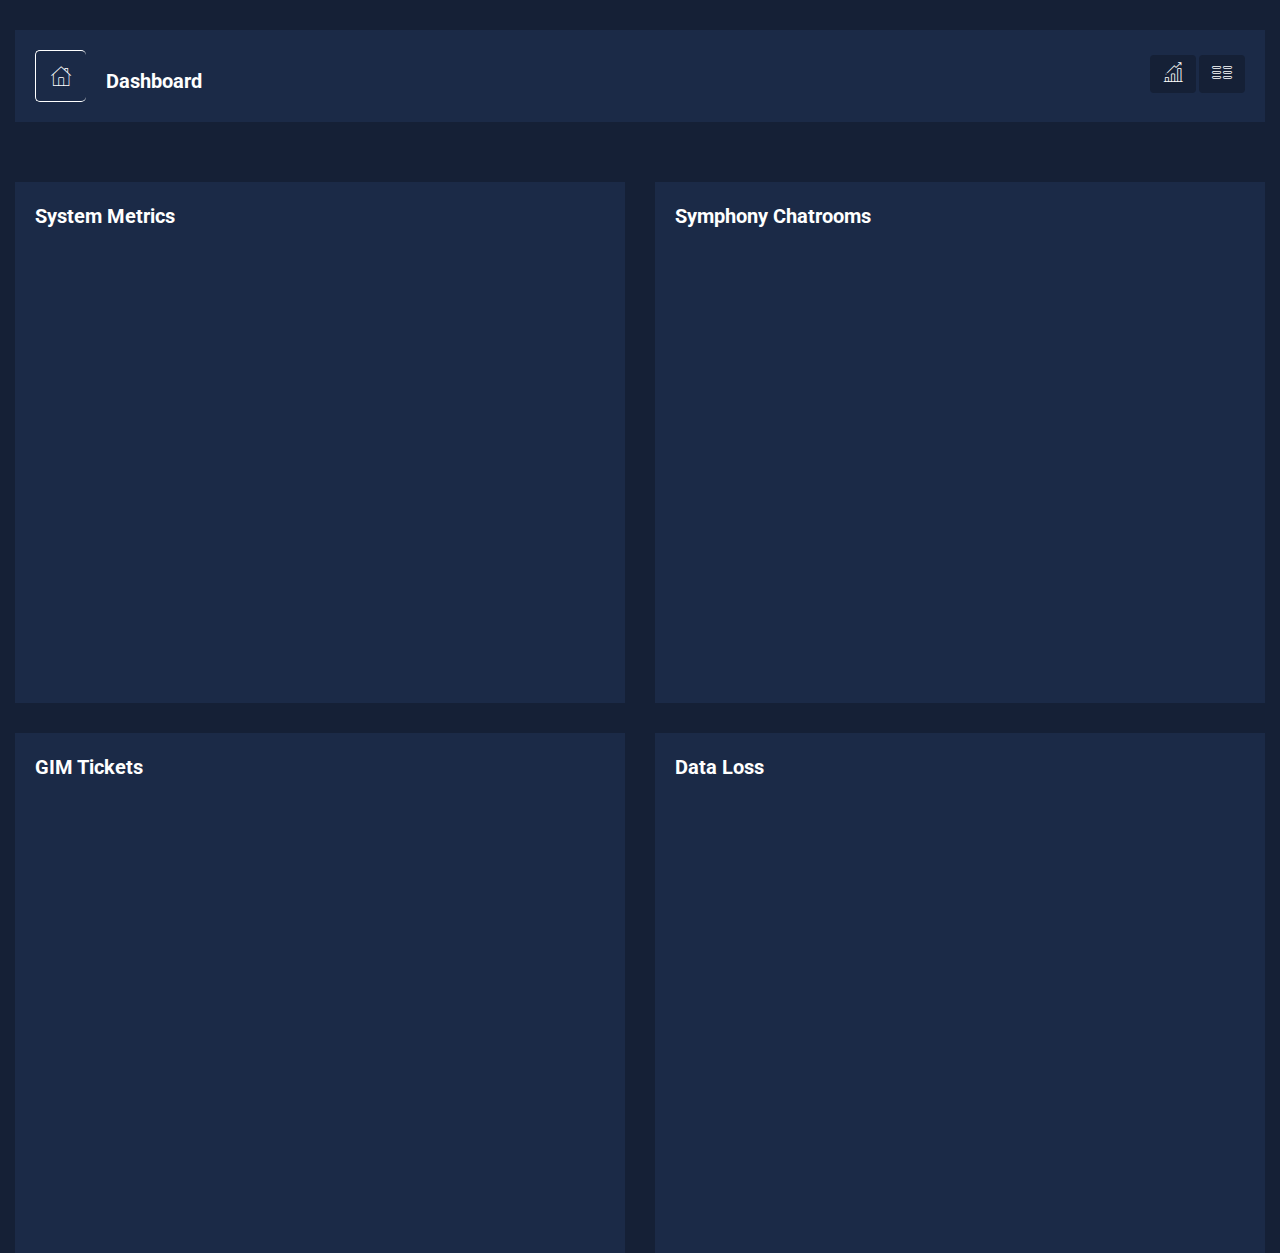
==== commit 10e3d9e7: "changed layout" ====
--- a/Downloads/hackathon/src/nalika/index.html
+++ b/Downloads/hackathon/src/nalika/index.html
@@ -4,7 +4,7 @@
 <head>
     <meta charset="utf-8">
     <meta http-equiv="x-ua-compatible" content="ie=edge">
-    <title>Dashboard V.2 | Nalika - Material Admin Template</title>
+    <title>APM Monitoring</title>
     <meta name="description" content="">
     <meta name="viewport" content="width=device-width, initial-scale=1">
     <!-- favicon
@@ -74,586 +74,48 @@
     .line {
         fill: none;
         stroke: royalblue;
-        stroke-width: 3;
+        stroke-width: 2;
     }
     .dot {
         fill: royalblue;
         stroke: royalblue;
+        stroke-width: 1px;
+    }
+    .line2 {
+        fill: none;
+        stroke: yellow;
+        stroke-width: 2;
     }
   </style>
     <script src="https://d3js.org/d3.v4.min.js"></script>
+    
 </head>
 
 <body>
-<!--[if lt IE 8]>
-<p class="browserupgrade">You are using an <strong>outdated</strong> browser. Please <a href="http://browsehappy.com/">upgrade your browser</a> to improve your experience.</p>
-<![endif]-->
-
-<div class="left-sidebar-pro">
-    <nav id="sidebar" class="">
-
-    </nav>
-</div>
-<!-- Start Welcome area -->
-<div class="all-content-wrapper">
-    <div class="container-fluid">
-        <div class="row">
-            <div class="col-lg-12 col-md-12 col-sm-12 col-xs-12">
-                <div class="logo-pro">
-                    <a href="index.html"><img class="main-logo" src="img/logo/logo.png" alt="" /></a>
-                </div>
-            </div>
-        </div>
-    </div>
-    <div class="header-advance-area">
-        <div class="header-top-area">
-            <div class="container-fluid">
-                <div class="row">
-                    <div class="col-lg-12 col-md-12 col-sm-12 col-xs-12">
-                        <div class="header-top-wraper">
-                            <div class="row">
-                                <div class="col-lg-1 col-md-0 col-sm-1 col-xs-12">
-                                    <div class="menu-switcher-pro">
-                                        <button type="button" id="sidebarCollapse" class="btn bar-button-pro header-drl-controller-btn btn-info navbar-btn">
-                                            <i class="icon nalika-menu-task"></i>
-                                        </button>
-                                    </div>
-                                </div>
-                                <div class="col-lg-6 col-md-7 col-sm-6 col-xs-12">
-                                    <div class="header-top-menu tabl-d-n">
-                                        <div class="breadcome-heading">
-                                            <form role="search" class="">
-                                                <input type="text" placeholder="Search..." class="form-control">
-                                                <a href=""><i class="fa fa-search"></i></a>
-                                            </form>
+    <div class="header-advance-area"><div class="header-top-area"></div></div>
+
+                <div class="breadcome-area">
+                    <div class="container-fluid">
+                        <div class="row">
+                            <div class="col-lg-12 col-md-12 col-sm-12 col-xs-12">
+                                <div class="breadcome-list">
+                                    <div class="row">
+                                        <div class="col-lg-6 col-md-6 col-sm-6 col-xs-6">
+                                            <div class="breadcomb-wp">
+                                                    <div class="breadcomb-icon">
+                                                        <i class="icon nalika-home"></i>
+                                                    </div>
+                                                    <div class="breadcomb-ctn">
+                                                        <br><h2> Dashboard </h2>
+                                                    </div>
+                                            </div>
                                         </div>
-                                    </div>
-                                </div>
-                                <div class="col-lg-5 col-md-5 col-sm-12 col-xs-12">
-                                    <div class="header-right-info">
-                                        <ul class="nav navbar-nav mai-top-nav header-right-menu">
-                                            <li class="nav-item dropdown">
-                                                <a href="#" data-toggle="dropdown" role="button" aria-expanded="false" class="nav-link dropdown-toggle"><i class="icon nalika-mail nalika-chat-pro" aria-hidden="true"></i><span class="indicator-ms"></span></a>
-                                                <div role="menu" class="author-message-top dropdown-menu animated zoomIn">
-                                                    <div class="message-single-top">
-                                                        <h1>Message</h1>
-                                                    </div>
-                                                    <ul class="message-menu">
-                                                        <li>
-                                                            <a href="#">
-                                                                <div class="message-img">
-                                                                    <img src="img/contact/1.jpg" alt="">
-                                                                </div>
-                                                                <div class="message-content">
-                                                                    <span class="message-date">16 Sept</span>
-                                                                    <h2>Advanda Cro</h2>
-                                                                    <p>Please done this project as soon possible.</p>
-                                                                </div>
-                                                            </a>
-                                                        </li>
-                                                        <li>
-                                                            <a href="#">
-                                                                <div class="message-img">
-                                                                    <img src="img/contact/4.jpg" alt="">
-                                                                </div>
-                                                                <div class="message-content">
-                                                                    <span class="message-date">16 Sept</span>
-                                                                    <h2>Sulaiman din</h2>
-                                                                    <p>Please done this project as soon possible.</p>
-                                                                </div>
-                                                            </a>
-                                                        </li>
-                                                        <li>
-                                                            <a href="#">
-                                                                <div class="message-img">
-                                                                    <img src="img/contact/3.jpg" alt="">
-                                                                </div>
-                                                                <div class="message-content">
-                                                                    <span class="message-date">16 Sept</span>
-                                                                    <h2>Victor Jara</h2>
-                                                                    <p>Please done this project as soon possible.</p>
-                                                                </div>
-                                                            </a>
-                                                        </li>
-                                                        <li>
-                                                            <a href="#">
-                                                                <div class="message-img">
-                                                                    <img src="img/contact/2.jpg" alt="">
-                                                                </div>
-                                                                <div class="message-content">
-                                                                    <span class="message-date">16 Sept</span>
-                                                                    <h2>Victor Jara</h2>
-                                                                    <p>Please done this project as soon possible.</p>
-                                                                </div>
-                                                            </a>
-                                                        </li>
-                                                    </ul>
-                                                    <div class="message-view">
-                                                        <a href="#">View All Messages</a>
-                                                    </div>
-                                                </div>
-                                            </li>
-                                            <li class="nav-item"><a href="#" data-toggle="dropdown" role="button" aria-expanded="false" class="nav-link dropdown-toggle"><i class="icon nalika-alarm" aria-hidden="true"></i><span class="indicator-nt"></span></a>
-                                                <div role="menu" class="notification-author dropdown-menu animated zoomIn">
-                                                    <div class="notification-single-top">
-                                                        <h1>Notifications</h1>
-                                                    </div>
-                                                    <ul class="notification-menu">
-                                                        <li>
-                                                            <a href="#">
-                                                                <div class="notification-icon">
-                                                                    <i class="icon nalika-tick" aria-hidden="true"></i>
-                                                                </div>
-                                                                <div class="notification-content">
-                                                                    <span class="notification-date">16 Sept</span>
-                                                                    <h2>Advanda Cro</h2>
-                                                                    <p>Please done this project as soon possible.</p>
-                                                                </div>
-                                                            </a>
-                                                        </li>
-                                                        <li>
-                                                            <a href="#">
-                                                                <div class="notification-icon">
-                                                                    <i class="icon nalika-cloud" aria-hidden="true"></i>
-                                                                </div>
-                                                                <div class="notification-content">
-                                                                    <span class="notification-date">16 Sept</span>
-                                                                    <h2>Sulaiman din</h2>
-                                                                    <p>Please done this project as soon possible.</p>
-                                                                </div>
-                                                            </a>
-                                                        </li>
-                                                        <li>
-                                                            <a href="#">
-                                                                <div class="notification-icon">
-                                                                    <i class="icon nalika-folder" aria-hidden="true"></i>
-                                                                </div>
-                                                                <div class="notification-content">
-                                                                    <span class="notification-date">16 Sept</span>
-                                                                    <h2>Victor Jara</h2>
-                                                                    <p>Please done this project as soon possible.</p>
-                                                                </div>
-                                                            </a>
-                                                        </li>
-                                                        <li>
-                                                            <a href="#">
-                                                                <div class="notification-icon">
-                                                                    <i class="icon nalika-bar-chart" aria-hidden="true"></i>
-                                                                </div>
-                                                                <div class="notification-content">
-                                                                    <span class="notification-date">16 Sept</span>
-                                                                    <h2>Victor Jara</h2>
-                                                                    <p>Please done this project as soon possible.</p>
-                                                                </div>
-                                                            </a>
-                                                        </li>
-                                                    </ul>
-                                                    <div class="notification-view">
-                                                        <a href="#">View All Notification</a>
-                                                    </div>
-                                                </div>
-                                            </li>
-                                            <li class="nav-item">
-                                                <a href="#" data-toggle="dropdown" role="button" aria-expanded="false" class="nav-link dropdown-toggle">
-                                                    <i class="icon nalika-user nalika-user-rounded header-riht-inf" aria-hidden="true"></i>
-                                                    <span class="admin-name">Advanda Cro</span>
-                                                    <i class="icon nalika-down-arrow nalika-angle-dw nalika-icon"></i>
-                                                </a>
-                                                <ul role="menu" class="dropdown-header-top author-log dropdown-menu animated zoomIn">
-                                                    <li><a href="register.html"><span class="icon nalika-home author-log-ic"></span> Register</a>
-                                                    </li>
-                                                    <li><a href="#"><span class="icon nalika-user author-log-ic"></span> My Profile</a>
-                                                    </li>
-                                                    <li><a href="lock.html"><span class="icon nalika-diamond author-log-ic"></span> Lock</a>
-                                                    </li>
-                                                    <li><a href="#"><span class="icon nalika-settings author-log-ic"></span> Settings</a>
-                                                    </li>
-                                                    <li><a href="login.html"><span class="icon nalika-unlocked author-log-ic"></span> Log Out</a>
-                                                    </li>
-                                                </ul>
-                                            </li>
-                                            <li class="nav-item nav-setting-open"><a href="#" data-toggle="dropdown" role="button" aria-expanded="false" class="nav-link dropdown-toggle"><i class="icon nalika-menu-task"></i></a>
-
-                                                <div role="menu" class="admintab-wrap menu-setting-wrap menu-setting-wrap-bg dropdown-menu animated zoomIn">
-                                                    <ul class="nav nav-tabs custon-set-tab">
-                                                        <li class="active"><a data-toggle="tab" href="#Notes">News</a>
-                                                        </li>
-                                                        <li><a data-toggle="tab" href="#Projects">Activity</a>
-                                                        </li>
-                                                        <li><a data-toggle="tab" href="#Settings">Settings</a>
-                                                        </li>
-                                                    </ul>
-
-                                                    <div class="tab-content custom-bdr-nt">
-                                                        <div id="Notes" class="tab-pane fade in active">
-                                                            <div class="notes-area-wrap">
-                                                                <div class="note-heading-indicate">
-                                                                    <h2><i class="icon nalika-chat"></i> Latest News</h2>
-                                                                    <p>You have 10 New News.</p>
-                                                                </div>
-                                                                <div class="notes-list-area notes-menu-scrollbar">
-                                                                    <ul class="notes-menu-list">
-                                                                        <li>
-                                                                            <a href="#">
-                                                                                <div class="notes-list-flow">
-                                                                                    <div class="notes-img">
-                                                                                        <img src="img/contact/4.jpg" alt="" />
-                                                                                    </div>
-                                                                                    <div class="notes-content">
-                                                                                        <p> The point of using Lorem Ipsum is that it has a more-or-less normal.</p>
-                                                                                        <span>Yesterday 2:45 pm</span>
-                                                                                    </div>
-                                                                                </div>
-                                                                            </a>
-                                                                        </li>
-                                                                        <li>
-                                                                            <a href="#">
-                                                                                <div class="notes-list-flow">
-                                                                                    <div class="notes-img">
-                                                                                        <img src="img/contact/1.jpg" alt="" />
-                                                                                    </div>
-                                                                                    <div class="notes-content">
-                                                                                        <p> The point of using Lorem Ipsum is that it has a more-or-less normal.</p>
-                                                                                        <span>Yesterday 2:45 pm</span>
-                                                                                    </div>
-                                                                                </div>
-                                                                            </a>
-                                                                        </li>
-                                                                        <li>
-                                                                            <a href="#">
-                                                                                <div class="notes-list-flow">
-                                                                                    <div class="notes-img">
-                                                                                        <img src="img/contact/2.jpg" alt="" />
-                                                                                    </div>
-                                                                                    <div class="notes-content">
-                                                                                        <p> The point of using Lorem Ipsum is that it has a more-or-less normal.</p>
-                                                                                        <span>Yesterday 2:45 pm</span>
-                                                                                    </div>
-                                                                                </div>
-                                                                            </a>
-                                                                        </li>
-                                                                        <li>
-                                                                            <a href="#">
-                                                                                <div class="notes-list-flow">
-                                                                                    <div class="notes-img">
-                                                                                        <img src="img/contact/3.jpg" alt="" />
-                                                                                    </div>
-                                                                                    <div class="notes-content">
-                                                                                        <p> The point of using Lorem Ipsum is that it has a more-or-less normal.</p>
-                                                                                        <span>Yesterday 2:45 pm</span>
-                                                                                    </div>
-                                                                                </div>
-                                                                            </a>
-                                                                        </li>
-                                                                        <li>
-                                                                            <a href="#">
-                                                                                <div class="notes-list-flow">
-                                                                                    <div class="notes-img">
-                                                                                        <img src="img/contact/4.jpg" alt="" />
-                                                                                    </div>
-                                                                                    <div class="notes-content">
-                                                                                        <p> The point of using Lorem Ipsum is that it has a more-or-less normal.</p>
-                                                                                        <span>Yesterday 2:45 pm</span>
-                                                                                    </div>
-                                                                                </div>
-                                                                            </a>
-                                                                        </li>
-                                                                        <li>
-                                                                            <a href="#">
-                                                                                <div class="notes-list-flow">
-                                                                                    <div class="notes-img">
-                                                                                        <img src="img/contact/1.jpg" alt="" />
-                                                                                    </div>
-                                                                                    <div class="notes-content">
-                                                                                        <p> The point of using Lorem Ipsum is that it has a more-or-less normal.</p>
-                                                                                        <span>Yesterday 2:45 pm</span>
-                                                                                    </div>
-                                                                                </div>
-                                                                            </a>
-                                                                        </li>
-                                                                        <li>
-                                                                            <a href="#">
-                                                                                <div class="notes-list-flow">
-                                                                                    <div class="notes-img">
-                                                                                        <img src="img/contact/2.jpg" alt="" />
-                                                                                    </div>
-                                                                                    <div class="notes-content">
-                                                                                        <p> The point of using Lorem Ipsum is that it has a more-or-less normal.</p>
-                                                                                        <span>Yesterday 2:45 pm</span>
-                                                                                    </div>
-                                                                                </div>
-                                                                            </a>
-                                                                        </li>
-                                                                        <li>
-                                                                            <a href="#">
-                                                                                <div class="notes-list-flow">
-                                                                                    <div class="notes-img">
-                                                                                        <img src="img/contact/1.jpg" alt="" />
-                                                                                    </div>
-                                                                                    <div class="notes-content">
-                                                                                        <p> The point of using Lorem Ipsum is that it has a more-or-less normal.</p>
-                                                                                        <span>Yesterday 2:45 pm</span>
-                                                                                    </div>
-                                                                                </div>
-                                                                            </a>
-                                                                        </li>
-                                                                        <li>
-                                                                            <a href="#">
-                                                                                <div class="notes-list-flow">
-                                                                                    <div class="notes-img">
-                                                                                        <img src="img/contact/2.jpg" alt="" />
-                                                                                    </div>
-                                                                                    <div class="notes-content">
-                                                                                        <p> The point of using Lorem Ipsum is that it has a more-or-less normal.</p>
-                                                                                        <span>Yesterday 2:45 pm</span>
-                                                                                    </div>
-                                                                                </div>
-                                                                            </a>
-                                                                        </li>
-                                                                        <li>
-                                                                            <a href="#">
-                                                                                <div class="notes-list-flow">
-                                                                                    <div class="notes-img">
-                                                                                        <img src="img/contact/3.jpg" alt="" />
-                                                                                    </div>
-                                                                                    <div class="notes-content">
-                                                                                        <p> The point of using Lorem Ipsum is that it has a more-or-less normal.</p>
-                                                                                        <span>Yesterday 2:45 pm</span>
-                                                                                    </div>
-                                                                                </div>
-                                                                            </a>
-                                                                        </li>
-                                                                    </ul>
-                                                                </div>
-                                                            </div>
-                                                        </div>
-                                                        <div id="Projects" class="tab-pane fade">
-                                                            <div class="projects-settings-wrap">
-                                                                <div class="note-heading-indicate">
-                                                                    <h2><i class="icon nalika-happiness"></i> Recent Activity</h2>
-                                                                    <p> You have 20 Recent Activity.</p>
-                                                                </div>
-                                                                <div class="project-st-list-area project-st-menu-scrollbar">
-                                                                    <ul class="projects-st-menu-list">
-                                                                        <li>
-                                                                            <a href="#">
-                                                                                <div class="project-list-flow">
-                                                                                    <div class="projects-st-heading">
-                                                                                        <h2>New User Registered</h2>
-                                                                                        <p> The point of using Lorem Ipsum is that it has a more or less normal.</p>
-                                                                                        <span class="project-st-time">1 hours ago</span>
-                                                                                    </div>
-                                                                                </div>
-                                                                            </a>
-                                                                        </li>
-                                                                        <li>
-                                                                            <a href="#">
-                                                                                <div class="project-list-flow">
-                                                                                    <div class="projects-st-heading">
-                                                                                        <h2>New Order Received</h2>
-                                                                                        <p> The point of using Lorem Ipsum is that it has a more or less normal.</p>
-                                                                                        <span class="project-st-time">2 hours ago</span>
-                                                                                    </div>
-                                                                                </div>
-                                                                            </a>
-                                                                        </li>
-                                                                        <li>
-                                                                            <a href="#">
-                                                                                <div class="project-list-flow">
-                                                                                    <div class="projects-st-heading">
-                                                                                        <h2>New Order Received</h2>
-                                                                                        <p> The point of using Lorem Ipsum is that it has a more or less normal.</p>
-                                                                                        <span class="project-st-time">3 hours ago</span>
-                                                                                    </div>
-                                                                                </div>
-                                                                            </a>
-                                                                        </li>
-                                                                        <li>
-                                                                            <a href="#">
-                                                                                <div class="project-list-flow">
-                                                                                    <div class="projects-st-heading">
-                                                                                        <h2>New Order Received</h2>
-                                                                                        <p> The point of using Lorem Ipsum is that it has a more or less normal.</p>
-                                                                                        <span class="project-st-time">4 hours ago</span>
-                                                                                    </div>
-                                                                                </div>
-                                                                            </a>
-                                                                        </li>
-                                                                        <li>
-                                                                            <a href="#">
-                                                                                <div class="project-list-flow">
-                                                                                    <div class="projects-st-heading">
-                                                                                        <h2>New User Registered</h2>
-                                                                                        <p> The point of using Lorem Ipsum is that it has a more or less normal.</p>
-                                                                                        <span class="project-st-time">5 hours ago</span>
-                                                                                    </div>
-                                                                                </div>
-                                                                            </a>
-                                                                        </li>
-                                                                        <li>
-                                                                            <a href="#">
-                                                                                <div class="project-list-flow">
-                                                                                    <div class="projects-st-heading">
-                                                                                        <h2>New Order</h2>
-                                                                                        <p> The point of using Lorem Ipsum is that it has a more or less normal.</p>
-                                                                                        <span class="project-st-time">6 hours ago</span>
-                                                                                    </div>
-                                                                                </div>
-                                                                            </a>
-                                                                        </li>
-                                                                        <li>
-                                                                            <a href="#">
-                                                                                <div class="project-list-flow">
-                                                                                    <div class="projects-st-heading">
-                                                                                        <h2>New User</h2>
-                                                                                        <p> The point of using Lorem Ipsum is that it has a more or less normal.</p>
-                                                                                        <span class="project-st-time">7 hours ago</span>
-                                                                                    </div>
-                                                                                </div>
-                                                                            </a>
-                                                                        </li>
-                                                                        <li>
-                                                                            <a href="#">
-                                                                                <div class="project-list-flow">
-                                                                                    <div class="projects-st-heading">
-                                                                                        <h2>New Order</h2>
-                                                                                        <p> The point of using Lorem Ipsum is that it has a more or less normal.</p>
-                                                                                        <span class="project-st-time">9 hours ago</span>
-                                                                                    </div>
-                                                                                </div>
-                                                                            </a>
-                                                                        </li>
-                                                                    </ul>
-                                                                </div>
-                                                            </div>
-                                                        </div>
-                                                        <div id="Settings" class="tab-pane fade">
-                                                            <div class="setting-panel-area">
-                                                                <div class="note-heading-indicate">
-                                                                    <h2><i class="icon nalika-gear"></i> Settings Panel</h2>
-                                                                    <p> You have 20 Settings. 5 not completed.</p>
-                                                                </div>
-                                                                <ul class="setting-panel-list">
-                                                                    <li>
-                                                                        <div class="checkbox-setting-pro">
-                                                                            <div class="checkbox-title-pro">
-                                                                                <h2>Show notifications</h2>
-                                                                                <div class="ts-custom-check">
-                                                                                    <div class="onoffswitch">
-                                                                                        <input type="checkbox" name="collapsemenu" class="onoffswitch-checkbox" id="example">
-                                                                                        <label class="onoffswitch-label" for="example">
-                                                                                            <span class="onoffswitch-inner"></span>
-                                                                                            <span class="onoffswitch-switch"></span>
-                                                                                        </label>
-                                                                                    </div>
-                                                                                </div>
-                                                                            </div>
-                                                                        </div>
-                                                                    </li>
-                                                                    <li>
-                                                                        <div class="checkbox-setting-pro">
-                                                                            <div class="checkbox-title-pro">
-                                                                                <h2>Disable Chat</h2>
-                                                                                <div class="ts-custom-check">
-                                                                                    <div class="onoffswitch">
-                                                                                        <input type="checkbox" name="collapsemenu" class="onoffswitch-checkbox" id="example3">
-                                                                                        <label class="onoffswitch-label" for="example3">
-                                                                                            <span class="onoffswitch-inner"></span>
-                                                                                            <span class="onoffswitch-switch"></span>
-                                                                                        </label>
-                                                                                    </div>
-                                                                                </div>
-                                                                            </div>
-                                                                        </div>
-                                                                    </li>
-                                                                    <li>
-                                                                        <div class="checkbox-setting-pro">
-                                                                            <div class="checkbox-title-pro">
-                                                                                <h2>Enable history</h2>
-                                                                                <div class="ts-custom-check">
-                                                                                    <div class="onoffswitch">
-                                                                                        <input type="checkbox" name="collapsemenu" class="onoffswitch-checkbox" id="example4">
-                                                                                        <label class="onoffswitch-label" for="example4">
-                                                                                            <span class="onoffswitch-inner"></span>
-                                                                                            <span class="onoffswitch-switch"></span>
-                                                                                        </label>
-                                                                                    </div>
-                                                                                </div>
-                                                                            </div>
-                                                                        </div>
-                                                                    </li>
-                                                                    <li>
-                                                                        <div class="checkbox-setting-pro">
-                                                                            <div class="checkbox-title-pro">
-                                                                                <h2>Show charts</h2>
-                                                                                <div class="ts-custom-check">
-                                                                                    <div class="onoffswitch">
-                                                                                        <input type="checkbox" name="collapsemenu" class="onoffswitch-checkbox" id="example7">
-                                                                                        <label class="onoffswitch-label" for="example7">
-                                                                                            <span class="onoffswitch-inner"></span>
-                                                                                            <span class="onoffswitch-switch"></span>
-                                                                                        </label>
-                                                                                    </div>
-                                                                                </div>
-                                                                            </div>
-                                                                        </div>
-                                                                    </li>
-                                                                    <li>
-                                                                        <div class="checkbox-setting-pro">
-                                                                            <div class="checkbox-title-pro">
-                                                                                <h2>Update everyday</h2>
-                                                                                <div class="ts-custom-check">
-                                                                                    <div class="onoffswitch">
-                                                                                        <input type="checkbox" name="collapsemenu" checked="" class="onoffswitch-checkbox" id="example2">
-                                                                                        <label class="onoffswitch-label" for="example2">
-                                                                                            <span class="onoffswitch-inner"></span>
-                                                                                            <span class="onoffswitch-switch"></span>
-                                                                                        </label>
-                                                                                    </div>
-                                                                                </div>
-                                                                            </div>
-                                                                        </div>
-                                                                    </li>
-                                                                    <li>
-                                                                        <div class="checkbox-setting-pro">
-                                                                            <div class="checkbox-title-pro">
-                                                                                <h2>Global search</h2>
-                                                                                <div class="ts-custom-check">
-                                                                                    <div class="onoffswitch">
-                                                                                        <input type="checkbox" name="collapsemenu" checked="" class="onoffswitch-checkbox" id="example6">
-                                                                                        <label class="onoffswitch-label" for="example6">
-                                                                                            <span class="onoffswitch-inner"></span>
-                                                                                            <span class="onoffswitch-switch"></span>
-                                                                                        </label>
-                                                                                    </div>
-                                                                                </div>
-                                                                            </div>
-                                                                        </div>
-                                                                    </li>
-                                                                    <li>
-                                                                        <div class="checkbox-setting-pro">
-                                                                            <div class="checkbox-title-pro">
-                                                                                <h2>Offline users</h2>
-                                                                                <div class="ts-custom-check">
-                                                                                    <div class="onoffswitch">
-                                                                                        <input type="checkbox" name="collapsemenu" checked="" class="onoffswitch-checkbox" id="example5">
-                                                                                        <label class="onoffswitch-label" for="example5">
-                                                                                            <span class="onoffswitch-inner"></span>
-                                                                                            <span class="onoffswitch-switch"></span>
-                                                                                        </label>
-                                                                                    </div>
-                                                                                </div>
-                                                                            </div>
-                                                                        </div>
-                                                                    </li>
-                                                                </ul>
-
-                                                            </div>
-                                                        </div>
-                                                    </div>
-                                                </div>
-                                            </li>
-                                        </ul>
+                                        <div class="col-lg-6 col-md-6 col-sm-6 col-xs-6">
+                                            <div class="breadcomb-report">
+                                                <a href='#add link here'><button data-toggle="tooltip" data-placement="left" title="View APM Charts" class="btn"><i class="icon nalika-bar-chart"></i></button></a>
+                                                <a href='#add link here'><button data-toggle="tooltip" data-placement="left" title="View Ranking" class="btn"><i class="icon nalika-table"></i></button></a>
+                                            </div>
+                                        </div>
                                     </div>
                                 </div>
                             </div>
@@ -661,171 +123,17 @@
                     </div>
                 </div>
             </div>
-        </div>
-        <!-- Mobile Menu start -->
-        <div class="mobile-menu-area">
-            <div class="container">
-                <div class="row">
-                    <div class="col-lg-12 col-md-12 col-sm-12 col-xs-12">
-                        <div class="mobile-menu">
-                            <nav id="dropdown">
-                                <ul class="mobile-menu-nav">
-                                    <li><a data-toggle="collapse" data-target="#Charts" href="#">Home <span class="admin-project-icon nalika-icon nalika-down-arrow"></span></a>
-                                        <ul class="collapse dropdown-header-top">
-                                            <li><a href="index.html">Dashboard v.1</a></li>
-                                            <li><a href="index-1.html">Dashboard v.2</a></li>
-                                            <li><a href="index-3.html">Dashboard v.3</a></li>
-                                            <li><a href="product-list.html">Product List</a></li>
-                                            <li><a href="product-edit.html">Product Edit</a></li>
-                                            <li><a href="product-detail.html">Product Detail</a></li>
-                                            <li><a href="product-cart.html">Product Cart</a></li>
-                                            <li><a href="product-payment.html">Product Payment</a></li>
-                                            <li><a href="analytics.html">Analytics</a></li>
-                                            <li><a href="widgets.html">Widgets</a></li>
-                                        </ul>
-                                    </li>
-                                    <li><a data-toggle="collapse" data-target="#demo" href="#">Mailbox <span class="admin-project-icon nalika-icon nalika-down-arrow"></span></a>
-                                        <ul id="demo" class="collapse dropdown-header-top">
-                                            <li><a href="mailbox.html">Inbox</a>
-                                            </li>
-                                            <li><a href="mailbox-view.html">View Mail</a>
-                                            </li>
-                                            <li><a href="mailbox-compose.html">Compose Mail</a>
-                                            </li>
-                                        </ul>
-                                    </li>
-                                    <li><a data-toggle="collapse" data-target="#others" href="#">Miscellaneous <span class="admin-project-icon nalika-icon nalika-down-arrow"></span></a>
-                                        <ul id="others" class="collapse dropdown-header-top">
-                                            <li><a href="file-manager.html">File Manager</a></li>
-                                            <li><a href="contacts.html">Contacts Client</a></li>
-                                            <li><a href="projects.html">Project</a></li>
-                                            <li><a href="project-details.html">Project Details</a></li>
-                                            <li><a href="blog.html">Blog</a></li>
-                                            <li><a href="blog-details.html">Blog Details</a></li>
-                                            <li><a href="404.html">404 Page</a></li>
-                                            <li><a href="500.html">500 Page</a></li>
-                                        </ul>
-                                    </li>
-                                    <li><a data-toggle="collapse" data-target="#Miscellaneousmob" href="#">Interface <span class="admin-project-icon nalika-icon nalika-down-arrow"></span></a>
-                                        <ul id="Miscellaneousmob" class="collapse dropdown-header-top">
-                                            <li><a href="google-map.html">Google Map</a>
-                                            </li>
-                                            <li><a href="data-maps.html">Data Maps</a>
-                                            </li>
-                                            <li><a href="pdf-viewer.html">Pdf Viewer</a>
-                                            </li>
-                                            <li><a href="x-editable.html">X-Editable</a>
-                                            </li>
-                                            <li><a href="code-editor.html">Code Editor</a>
-                                            </li>
-                                            <li><a href="tree-view.html">Tree View</a>
-                                            </li>
-                                            <li><a href="preloader.html">Preloader</a>
-                                            </li>
-                                            <li><a href="images-cropper.html">Images Cropper</a>
-                                            </li>
-                                        </ul>
-                                    </li>
-                                    <li><a data-toggle="collapse" data-target="#Chartsmob" href="#">Charts <span class="admin-project-icon nalika-icon nalika-down-arrow"></span></a>
-                                        <ul id="Chartsmob" class="collapse dropdown-header-top">
-                                            <li><a href="bar-charts.html">Bar Charts</a>
-                                            </li>
-                                            <li><a href="line-charts.html">Line Charts</a>
-                                            </li>
-                                            <li><a href="area-charts.html">Area Charts</a>
-                                            </li>
-                                            <li><a href="rounded-chart.html">Rounded Charts</a>
-                                            </li>
-                                            <li><a href="c3.html">C3 Charts</a>
-                                            </li>
-                                            <li><a href="sparkline.html">Sparkline Charts</a>
-                                            </li>
-                                            <li><a href="peity.html">Peity Charts</a>
-                                            </li>
-                                        </ul>
-                                    </li>
-                                    <li><a data-toggle="collapse" data-target="#Tablesmob" href="#">Tables <span class="admin-project-icon nalika-icon nalika-down-arrow"></span></a>
-                                        <ul id="Tablesmob" class="collapse dropdown-header-top">
-                                            <li><a href="static-table.html">Static Table</a>
-                                            </li>
-                                            <li><a href="data-table.html">Data Table</a>
-                                            </li>
-                                        </ul>
-                                    </li>
-                                    <li><a data-toggle="collapse" data-target="#formsmob" href="#">Forms <span class="admin-project-icon nalika-icon nalika-down-arrow"></span></a>
-                                        <ul id="formsmob" class="collapse dropdown-header-top">
-                                            <li><a href="basic-form-element.html">Basic Form Elements</a>
-                                            </li>
-                                            <li><a href="advance-form-element.html">Advanced Form Elements</a>
-                                            </li>
-                                            <li><a href="password-meter.html">Password Meter</a>
-                                            </li>
-                                            <li><a href="multi-upload.html">Multi Upload</a>
-                                            </li>
-                                            <li><a href="tinymc.html">Text Editor</a>
-                                            </li>
-                                            <li><a href="dual-list-box.html">Dual List Box</a>
-                                            </li>
-                                        </ul>
-                                    </li>
-                                    <li><a data-toggle="collapse" data-target="#Appviewsmob" href="#">App views <span class="admin-project-icon nalika-icon nalika-down-arrow"></span></a>
-                                        <ul id="Appviewsmob" class="collapse dropdown-header-top">
-                                            <li><a href="basic-form-element.html">Basic Form Elements</a>
-                                            </li>
-                                            <li><a href="advance-form-element.html">Advanced Form Elements</a>
-                                            </li>
-                                            <li><a href="password-meter.html">Password Meter</a>
-                                            </li>
-                                            <li><a href="multi-upload.html">Multi Upload</a>
-                                            </li>
-                                            <li><a href="tinymc.html">Text Editor</a>
-                                            </li>
-                                            <li><a href="dual-list-box.html">Dual List Box</a>
-                                            </li>
-                                        </ul>
-                                    </li>
-                                    <li><a data-toggle="collapse" data-target="#Pagemob" href="#">Pages <span class="admin-project-icon nalika-icon nalika-down-arrow"></span></a>
-                                        <ul id="Pagemob" class="collapse dropdown-header-top">
-                                            <li><a href="login.html">Login</a>
-                                            </li>
-                                            <li><a href="register.html">Register</a>
-                                            </li>
-                                            <li><a href="lock.html">Lock</a>
-                                            </li>
-                                            <li><a href="password-recovery.html">Password Recovery</a>
-                                            </li>
-                                        </ul>
-                                    </li>
-                                </ul>
-                            </nav>
-                        </div>
-                    </div>
-                </div>
-            </div>
-        </div>
-        <!-- Mobile Menu end -->
-
-
+              
     <div class="product-sales-area mg-tb-30">
         <div class="container-fluid">
             <div class="row">
-                <div class="col-lg-12 col-md-12 col-sm-12 col-xs-12">
+                <div class="col-lg-6 col-md-6 col-sm-6 col-xs-6">
                     <div class="product-sales-chart">
                         <div class="portlet-title">
                             <div class="row">
                                 <div class="col-lg-6 col-md-6 col-sm-6 col-xs-12">
                                     <div class="caption pro-sl-hd">
-                                        <span class="caption-subject text-uppercase"><b>Product Sales</b></span>
-                                    </div>
-                                </div>
-                                <div class="col-lg-6 col-md-6 col-sm-6 col-xs-12">
-                                    <div class="actions graph-rp">
-                                        <div class="btn-group" data-toggle="buttons">
-                                            <label class="btn btn-grey active">
-                                                <input type="radio" name="options" class="toggle" id="option1" checked="">Today</label>
-                                            <label class="btn btn-grey">
-                                                <input type="radio" name="options" class="toggle" id="option2">Week</label>
-                                        </div>
+                                        <span class="caption-subject text-uppercase"><b>System Metrics</b></span>
                                     </div>
                                 </div>
                             </div>
@@ -833,48 +141,64 @@
                         <div id="linebarchart" class="flot-chart-sts flot-chart curved-chart-statistic"></div>
                     </div>
                 </div>
-            </div>
-        </div>
-    </div>
-
-
-    <div class="product-sales-area mg-tb-30">
-        <div class="container-fluid">
-            <div class="row">
-                <div class="col-lg-12 col-md-12 col-sm-12 col-xs-12">
+                <div class="col-lg-6 col-md-6 col-sm-6 col-xs-6">
                     <div class="product-sales-chart">
                         <div class="portlet-title">
                             <div class="row">
                                 <div class="col-lg-6 col-md-6 col-sm-6 col-xs-12">
                                     <div class="caption pro-sl-hd">
-                                        <span class="caption-subject text-uppercase"><b>Order Statistic</b></span>
-                                    </div>
-                                </div>
-                                <div class="col-lg-6 col-md-6 col-sm-6 col-xs-12">
-                                    <div class="actions graph-rp">
-                                        <a href="#" class="btn btn-dark-blue btn-circle active tip-top" data-toggle="tooltip" title="Upload">
-                                            <i class="fa fa-cloud-download" aria-hidden="true"></i>
-                                        </a>
-                                        <a href="#" class="btn btn-dark btn-circle active tip-top" data-toggle="tooltip" title="Refresh">
-                                            <i class="fa fa-reply" aria-hidden="true"></i>
-                                        </a>
-                                        <a href="#" class="btn btn-blue-grey btn-circle active tip-top" data-toggle="tooltip" title="Delete">
-                                            <i class="fa fa-trash-o" aria-hidden="true"></i>
-                                        </a>
+                                        <span class="caption-subject text-uppercase"><b>Symphony Chatrooms</b></span>
                                     </div>
                                 </div>
                             </div>
                         </div>
-                        <div id="line-chart" class="flot-chart flot-chart-sts line-chart-statistic"></div>
+                        
+                        <div id="linebarchart2" class="flot-chart-sts flot-chart curved-chart-statistic"></div>
                     </div>
                 </div>
             </div>
         </div>
-    </div>
-
-
-
-</div>
+
+    
+ 
+
+
+    <div class="product-sales-area mg-tb-30">
+        <div class="container-fluid">
+            <div class="row">
+                <div class="col-lg-6 col-md-6 col-sm-6 col-xs-6">
+                    <div class="product-sales-chart">
+                        <div class="portlet-title">
+                            <div class="row">
+                                <div class="col-lg-6 col-md-6 col-sm-6 col-xs-12">
+                                    <div class="caption pro-sl-hd">
+                                        <span class="caption-subject text-uppercase"><b>GIM Tickets</b></span>
+                                    </div>
+                                </div>
+                            </div>
+                        </div>
+                        <div id="linebarchart3" class="flot-chart-sts flot-chart curved-chart-statistic"></div>
+                    </div>
+                </div>
+                <div class="col-lg-6 col-md-6 col-sm-6 col-xs-6">
+                    <div class="product-sales-chart">
+                        <div class="portlet-title">
+                            <div class="row">
+                                <div class="col-lg-6 col-md-6 col-sm-6 col-xs-12">
+                                    <div class="caption pro-sl-hd">
+                                        <span class="caption-subject text-uppercase"><b>Data Loss</b></span>
+                                    </div>
+                                </div>
+                                
+                            </div>
+                        </div>
+                        <div id="linebarchart4" class="flot-chart-sts flot-chart curved-chart-statistic"></div>
+                    </div>
+                </div>
+            </div>
+        </div>
+    </div>    
+    
 
 <!-- jquery
     ============================================ -->
@@ -956,8 +280,8 @@
   ];
 
   var margin = {top: 20, right: 20, bottom: 30, left: 40},
-      width = 900,
-      height = 400;
+      width = 500,
+      height = 300;
 
   var xScale = d3.scaleBand()
                 .rangeRound([0, width])
@@ -974,7 +298,6 @@
   var svg = d3.select("#linebarchart").append("svg")
             .attr("width", width + margin.left + margin.right)
             .attr("height", height + margin.top + margin.bottom);
-
   var g = svg.append("g")
             .attr("transform", "translate(" + margin.left + "," + margin.top + ")");
 
@@ -992,23 +315,6 @@
   var bar = g.selectAll("rect")
     .data(dataset)
     .enter().append("g");
-
-  // bar chart
-  bar.append("rect")
-    .attr("x", function(d) { return xScale(d[0]); })
-    .attr("y", function(d) { return yScale(d[2]); })
-    .attr("width", xScale.bandwidth())
-    .attr("height", function(d) { return height - yScale(d[2]); })
-    .attr("class", function(d) {
-      var s = "bar ";
-      if (d[1] < 400) {
-        return s + "bar1";
-      } else if (d[1] < 800) {
-        return s + "bar2";
-      } else {
-        return s + "bar3";
-      }
-    });
 
   // labels on the bar chart
   bar.append("text")
@@ -1040,6 +346,294 @@
       .attr("r", 5);
 
   </script>
+
+<script src="js/main.js"></script>
+<script>
+  var dataset = [
+    ['05 - 01',703, 1900],
+    ['05 - 02',1473,1900],
+    ['05 - 03',863,1900],
+    ['05 - 04',1494,1900],
+    ['05 - 05',965,1900],
+    ['05 - 06',568,1900],
+    ['05 - 07',189, 1900],
+    ['05 - 08',464, 1900],
+    ['05 - 09',731, 1900],
+    ['05 - 10',306, 1900],
+    ['05 - 11',899, 1900],
+    ['05 - 12',231, 1900],
+    ['05 - 13',262, 1900],
+    ['05 - 14',429, 1900],
+    ['05 - 15',322, 1900],
+    ['05 - 16',315, 1900],
+    ['05 - 17',228, 1900],
+    ['05 - 18',436, 1900],
+    ['05 - 19',287, 1900],
+    ['05 - 20',419,1900],
+    ['05 - 21',296,1900],
+    ['05 - 22',343,1900],
+  ];
+
+  var margin = {top: 20, right: 20, bottom: 30, left: 40},
+      width = 500,
+      height = 300;
+
+  var xScale = d3.scaleBand()
+                .rangeRound([0, width])
+                .padding(0.1)
+                .domain(dataset.map(function(d) {
+                  return d[0];
+                }));
+      yScale = d3.scaleLinear()
+                .rangeRound([height, 0])
+                .domain([0, d3.max(dataset, (function (d) {
+                  return d[2];
+                }))]);
+
+  var svg = d3.select("#linebarchart2").append("svg")
+            .attr("width", width + margin.left + margin.right)
+            .attr("height", height + margin.top + margin.bottom);
+  var g = svg.append("g")
+            .attr("transform", "translate(" + margin.left + "," + margin.top + ")");
+
+  // axis-x
+  g.append("g")
+      .attr("class", "axis axis--x")
+      .attr("transform", "translate(0," + height + ")")
+      .call(d3.axisBottom(xScale));
+
+  // axis-y
+  g.append("g")
+      .attr("class", "axis axis--y")
+      .call(d3.axisLeft(yScale));
+
+  var bar = g.selectAll("rect")
+    .data(dataset)
+    .enter().append("g");
+
+
+
+  // labels on the bar chart
+  bar.append("text")
+    .attr("dy", "1.3em")
+    .attr("x", function(d) { return xScale(d[0]) + xScale.bandwidth() / 2; })
+    .attr("y", function(d) { return yScale(d[2]); })
+    .attr("text-anchor", "middle")
+    .attr("font-family", "sans-serif")
+    .attr("font-size", "11px")
+    .attr("fill", "black")
+    .text(function(d) {
+      return ""; // d[2]
+    });
+
+  // line chart
+  var line = d3.line()
+      .x(function(d, i) { return xScale(d[0]) + xScale.bandwidth() / 2; })
+      .y(function(d) { return yScale(d[1]); })
+      .curve(d3.curveMonotoneX);
+
+  bar.append("path")
+    .attr("class", "line") // Assign a class for styling
+    .attr("d", line(dataset)); // 11. Calls the line generator
+
+  bar.append("circle") // Uses the enter().append() method
+      .attr("class", "dot") // Assign a class for styling
+      .attr("cx", function(d, i) { return xScale(d[0]) + xScale.bandwidth() / 2; })
+      .attr("cy", function(d) { return yScale(d[1]); })
+      .attr("r", 5);
+
+  </script>
+<script src="js/main.js"></script>
+<script>
+  var dataset = [
+    ['05 - 01',703, 1900],
+    ['05 - 02',1473,1900],
+    ['05 - 03',863,1900],
+    ['05 - 04',1494,1900],
+    ['05 - 05',965,1900],
+    ['05 - 06',568,1900],
+    ['05 - 07',189, 1900],
+    ['05 - 08',464, 1900],
+    ['05 - 09',731, 1900],
+    ['05 - 10',306, 1900],
+    ['05 - 11',899, 1900],
+    ['05 - 12',231, 1900],
+    ['05 - 13',262, 1900],
+    ['05 - 14',429, 1900],
+    ['05 - 15',322, 1900],
+    ['05 - 16',315, 1900],
+    ['05 - 17',228, 1900],
+    ['05 - 18',436, 1900],
+    ['05 - 19',287, 1900],
+    ['05 - 20',419,1900],
+    ['05 - 21',296,1900],
+    ['05 - 22',343,1900],
+  ];
+
+  var margin = {top: 20, right: 20, bottom: 30, left: 40},
+      width = 500,
+      height = 300;
+
+  var xScale = d3.scaleBand()
+                .rangeRound([0, width])
+                .padding(0.1)
+                .domain(dataset.map(function(d) {
+                  return d[0];
+                }));
+      yScale = d3.scaleLinear()
+                .rangeRound([height, 0])
+                .domain([0, d3.max(dataset, (function (d) {
+                  return d[2];
+                }))]);
+
+  var svg = d3.select("#linebarchart3").append("svg")
+            .attr("width", width + margin.left + margin.right)
+            .attr("height", height + margin.top + margin.bottom);
+  var g = svg.append("g")
+            .attr("transform", "translate(" + margin.left + "," + margin.top + ")");
+
+  // axis-x
+  g.append("g")
+      .attr("class", "axis axis--x")
+      .attr("transform", "translate(0," + height + ")")
+      .call(d3.axisBottom(xScale));
+
+  // axis-y
+  g.append("g")
+      .attr("class", "axis axis--y")
+      .call(d3.axisLeft(yScale));
+
+  var bar = g.selectAll("rect")
+    .data(dataset)
+    .enter().append("g");
+
+
+  // labels on the bar chart
+  bar.append("text")
+    .attr("dy", "1.3em")
+    .attr("x", function(d) { return xScale(d[0]) + xScale.bandwidth() / 2; })
+    .attr("y", function(d) { return yScale(d[2]); })
+    .attr("text-anchor", "middle")
+    .attr("font-family", "sans-serif")
+    .attr("font-size", "11px")
+    .attr("fill", "black")
+    .text(function(d) {
+      return ""; // d[2]
+    });
+
+  // line chart
+  var line = d3.line()
+      .x(function(d, i) { return xScale(d[0]) + xScale.bandwidth() / 2; })
+      .y(function(d) { return yScale(d[1]); })
+      .curve(d3.curveMonotoneX);
+
+  bar.append("path")
+    .attr("class", "line") // Assign a class for styling
+    .attr("d", line(dataset)); // 11. Calls the line generator
+
+  bar.append("circle") // Uses the enter().append() method
+      .attr("class", "dot") // Assign a class for styling
+      .attr("cx", function(d, i) { return xScale(d[0]) + xScale.bandwidth() / 2; })
+      .attr("cy", function(d) { return yScale(d[1]); })
+      .attr("r", 5);
+
+  </script>
+<script src="js/main.js"></script>
+<script>
+  var dataset = [
+    ['05 - 01',703, 1900],
+    ['05 - 02',1473,1900],
+    ['05 - 03',863,1900],
+    ['05 - 04',1494,1900],
+    ['05 - 05',965,1900],
+    ['05 - 06',568,1900],
+    ['05 - 07',189, 1900],
+    ['05 - 08',464, 1900],
+    ['05 - 09',731, 1900],
+    ['05 - 10',306, 1900],
+    ['05 - 11',899, 1900],
+    ['05 - 12',231, 1900],
+    ['05 - 13',262, 1900],
+    ['05 - 14',429, 1900],
+    ['05 - 15',322, 1900],
+    ['05 - 16',315, 1900],
+    ['05 - 17',228, 1900],
+    ['05 - 18',436, 1900],
+    ['05 - 19',287, 1900],
+    ['05 - 20',419,1900],
+    ['05 - 21',296,1900],
+    ['05 - 22',343,1900],
+  ];
+
+  var margin = {top: 20, right: 20, bottom: 30, left: 40},
+      width = 500,
+      height = 300;
+
+  var xScale = d3.scaleBand()
+                .rangeRound([0, width])
+                .padding(0.1)
+                .domain(dataset.map(function(d) {
+                  return d[0];
+                }));
+      yScale = d3.scaleLinear()
+                .rangeRound([height, 0])
+                .domain([0, d3.max(dataset, (function (d) {
+                  return d[2];
+                }))]);
+
+  var svg = d3.select("#linebarchart4").append("svg")
+            .attr("width", width + margin.left + margin.right)
+            .attr("height", height + margin.top + margin.bottom);
+  var g = svg.append("g")
+            .attr("transform", "translate(" + margin.left + "," + margin.top + ")");
+
+  // axis-x
+  g.append("g")
+      .attr("class", "axis axis--x")
+      .attr("transform", "translate(0," + height + ")")
+      .call(d3.axisBottom(xScale));
+
+  // axis-y
+  g.append("g")
+      .attr("class", "axis axis--y")
+      .call(d3.axisLeft(yScale));
+
+  var bar = g.selectAll("rect")
+    .data(dataset)
+    .enter().append("g");
+
+
+  // labels on the bar chart
+  bar.append("text")
+    .attr("dy", "1.3em")
+    .attr("x", function(d) { return xScale(d[0]) + xScale.bandwidth() / 2; })
+    .attr("y", function(d) { return yScale(d[2]); })
+    .attr("text-anchor", "middle")
+    .attr("font-family", "sans-serif")
+    .attr("font-size", "11px")
+    .attr("fill", "black")
+    .text(function(d) {
+      return ""; // d[2]
+    });
+
+  // line chart
+  var line = d3.line()
+      .x(function(d, i) { return xScale(d[0]) + xScale.bandwidth() / 2; })
+      .y(function(d) { return yScale(d[1]); })
+      .curve(d3.curveMonotoneX);
+
+  bar.append("path")
+    .attr("class", "line") // Assign a class for styling
+    .attr("d", line(dataset)); // 11. Calls the line generator
+
+  bar.append("circle") // Uses the enter().append() method
+      .attr("class", "dot") // Assign a class for styling
+      .attr("cx", function(d, i) { return xScale(d[0]) + xScale.bandwidth() / 2; })
+      .attr("cy", function(d) { return yScale(d[1]); })
+      .attr("r", 5);
+
+  </script>
+
 </body>
 
 </html>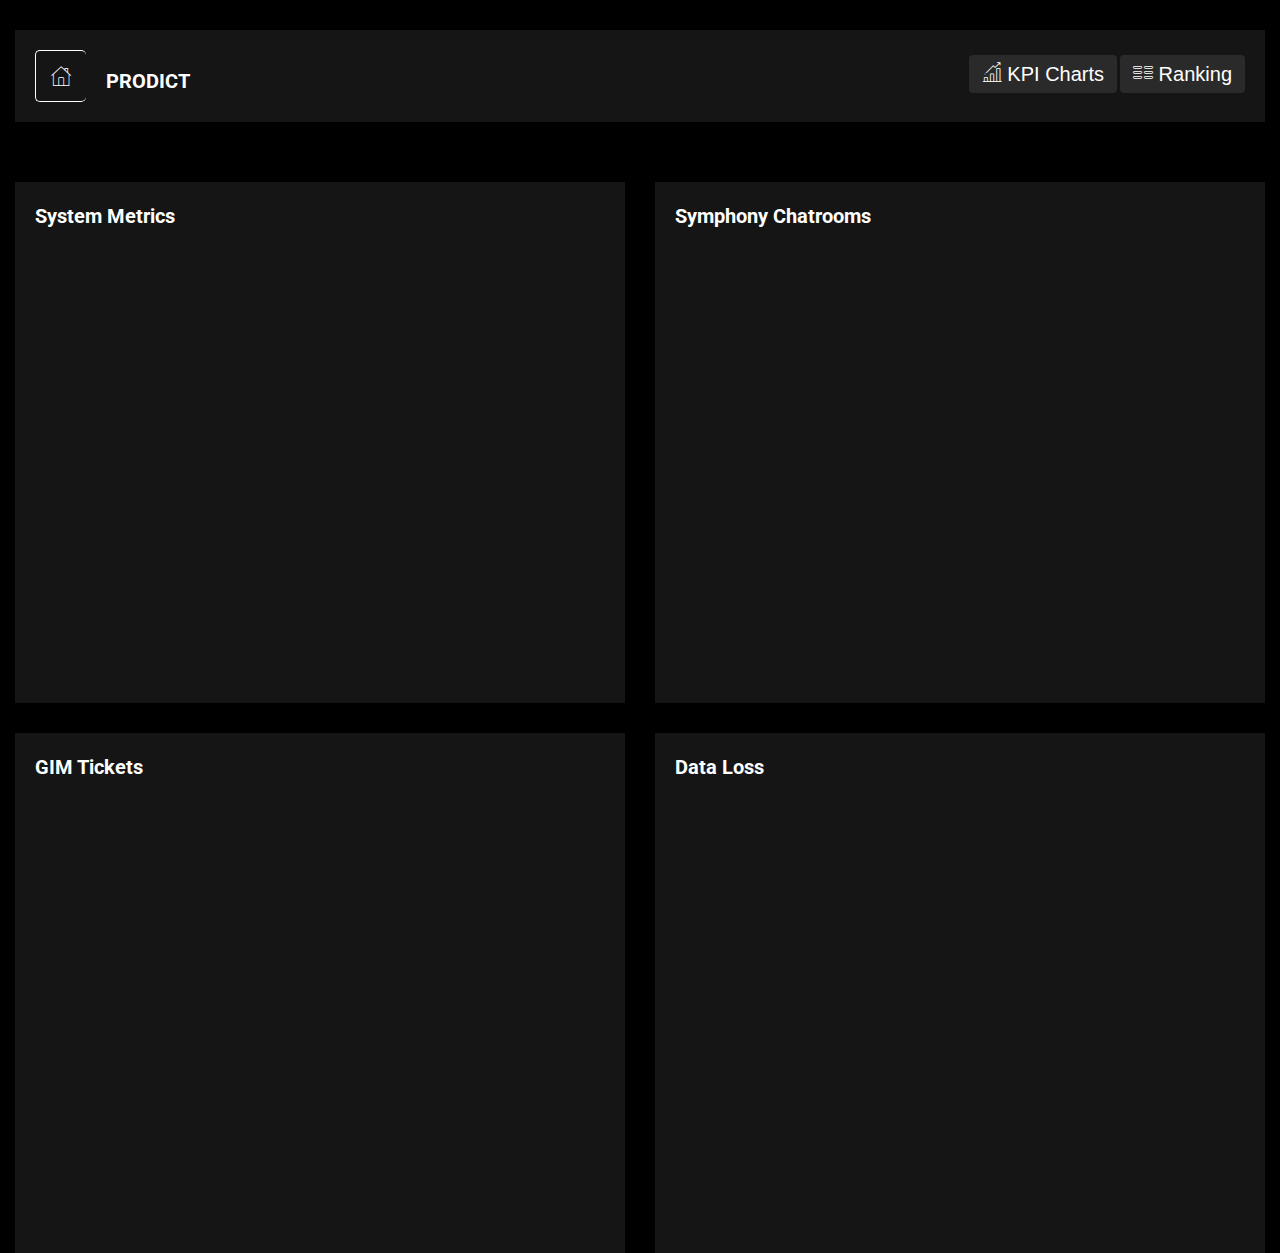
==== commit 1a6cf0af: "bihari" ====
--- a/Downloads/hackathon/src/nalika/index.html
+++ b/Downloads/hackathon/src/nalika/index.html
@@ -73,17 +73,27 @@
     }
     .line {
         fill: none;
-        stroke: royalblue;
+        stroke: #8FBC8F;
         stroke-width: 2;
-    }
-    .dot {
-        fill: royalblue;
-        stroke: royalblue;
-        stroke-width: 1px;
     }
     .line2 {
         fill: none;
         stroke: yellow;
+        stroke-width: 2;
+    }
+    .line3 {
+        fill: none;
+        stroke: #556B2F;
+        stroke-width: 2;
+    }
+    .line4 {
+        fill: none;
+        stroke: #c0c0c0;
+        stroke-width: 2;
+    }
+    .line5 {
+        fill: none;
+        stroke: #808080;
         stroke-width: 2;
     }
   </style>
@@ -106,14 +116,14 @@
                                                         <i class="icon nalika-home"></i>
                                                     </div>
                                                     <div class="breadcomb-ctn">
-                                                        <br><h2> Dashboard </h2>
+                                                        <br><h2> PRODICT </h2>
                                                     </div>
                                             </div>
                                         </div>
                                         <div class="col-lg-6 col-md-6 col-sm-6 col-xs-6">
                                             <div class="breadcomb-report">
-                                                <a href='#add link here'><button data-toggle="tooltip" data-placement="left" title="View APM Charts" class="btn"><i class="icon nalika-bar-chart"></i></button></a>
-                                                <a href='#add link here'><button data-toggle="tooltip" data-placement="left" title="View Ranking" class="btn"><i class="icon nalika-table"></i></button></a>
+                                                <a href='index.html'><button data-toggle="tooltip" data-placement="left" title="View APM Charts" class="btn"><i class="icon nalika-bar-chart"><font face='Helvetica'> KPI Charts </font></i></button></a>
+                                                <a href='index-1.html'><button data-toggle="tooltip" data-placement="left" title="View Ranking" class="btn"><i class="icon nalika-table"><font face='Helvetica'>  Ranking </font></i></button></a>
                                             </div>
                                         </div>
                                     </div>
@@ -339,11 +349,242 @@
     .attr("class", "line") // Assign a class for styling
     .attr("d", line(dataset)); // 11. Calls the line generator
 
-  bar.append("circle") // Uses the enter().append() method
-      .attr("class", "dot") // Assign a class for styling
-      .attr("cx", function(d, i) { return xScale(d[0]) + xScale.bandwidth() / 2; })
-      .attr("cy", function(d) { return yScale(d[1]); })
-      .attr("r", 5);
+    //2nd line
+var dataset2 = [
+    ['05 - 01',753, 1900],
+    ['05 - 02',383,1900],
+    ['05 - 03',963,1900],
+    ['05 - 04',1534,1900],
+    ['05 - 05',565,1900],
+    ['05 - 06',500,1900],
+    ['05 - 07',299, 1900],
+    ['05 - 08',434, 1900],
+    ['05 - 09',709, 1900],
+    ['05 - 10',406, 1900],
+    ['05 - 11',399, 1900],
+    ['05 - 12',431, 1900],
+    ['05 - 13',562, 1900],
+    ['05 - 14',229, 1900],
+    ['05 - 15',622, 1900],
+    ['05 - 16',515, 1900],
+    ['05 - 17',728, 1900],
+    ['05 - 18',336, 1900],
+    ['05 - 19',687, 1900],
+    ['05 - 20',719,1900],
+    ['05 - 21',396,1900],
+    ['05 - 22',743,1900],
+  ];
+  var xScale2 = d3.scaleBand()
+                .rangeRound([0, width])
+                .padding(0.1)
+                .domain(dataset2.map(function(d) {
+                  return d[0];
+                }));
+      yScale2 = d3.scaleLinear()
+                .rangeRound([height, 0])
+                .domain([0, d3.max(dataset2, (function (d) {
+                  return d[2];
+                }))]);
+  var g2 = svg.append("g")
+            .attr("transform", "translate(" + margin.left + "," + margin.top + ")");
+
+  // axis-x
+  g2.append("g")
+      .attr("class", "axis axis--x")
+      .attr("transform", "translate(0," + height + ")")
+      .call(d3.axisBottom(xScale2));
+
+  // axis-y
+  g2.append("g")
+      .attr("class", "axis axis--y")
+      .call(d3.axisLeft(yScale2));
+
+  var bar2 = g2.selectAll("rect")
+    .data(dataset2)
+    .enter().append("g");
+
+
+  bar.append("path")
+    .attr("class", "line2") // Assign a class for styling
+    .attr("d", line(dataset2)); // 11. Calls the line generator
+
+    //line 3
+var dataset3 = [
+    ['05 - 01',100, 1900],
+    ['05 - 02',723,1900],
+    ['05 - 03',637,1900],
+    ['05 - 04',1234,1900],
+    ['05 - 05',365,1900],
+    ['05 - 06',700,1900],
+    ['05 - 07',499, 1900],
+    ['05 - 08',764, 1900],
+    ['05 - 09',349, 1900],
+    ['05 - 10',1206, 1900],
+    ['05 - 11',346, 1900],
+    ['05 - 12',450, 1900],
+    ['05 - 13',662, 1900],
+    ['05 - 14',429, 1900],
+    ['05 - 15',822, 1900],
+    ['05 - 16',315, 1900],
+    ['05 - 17',828, 1900],
+    ['05 - 18',536, 1900],
+    ['05 - 19',187, 1900],
+    ['05 - 20',919,1900],
+    ['05 - 21',596,1900],
+    ['05 - 22',203,1900],
+  ];
+  var xScale3 = d3.scaleBand()
+                .rangeRound([0, width])
+                .padding(0.1)
+                .domain(dataset3.map(function(d) {
+                  return d[0];
+                }));
+      yScale3 = d3.scaleLinear()
+                .rangeRound([height, 0])
+                .domain([0, d3.max(dataset3, (function (d) {
+                  return d[2];
+                }))]);
+  var g3 = svg.append("g")
+            .attr("transform", "translate(" + margin.left + "," + margin.top + ")");
+
+  // axis-x
+  g3.append("g")
+      .attr("class", "axis axis--x")
+      .attr("transform", "translate(0," + height + ")")
+      .call(d3.axisBottom(xScale3));
+
+  // axis-y
+  g3.append("g")
+      .attr("class", "axis axis--y")
+      .call(d3.axisLeft(yScale3));
+
+  var bar3 = g3.selectAll("rect")
+    .data(dataset3)
+    .enter().append("g");
+
+
+  bar.append("path")
+    .attr("class", "line4") // Assign a class for styling
+    .attr("d", line(dataset3)); // 11. Calls the line generator
+
+//line 3
+var dataset4 = [
+    ['05 - 01',400, 1900],
+    ['05 - 02',563,1900],
+    ['05 - 03',237,1900],
+    ['05 - 04',434,1900],
+    ['05 - 05',855,1900],
+    ['05 - 06',1300,1900],
+    ['05 - 07',799, 1900],
+    ['05 - 08',784, 1900],
+    ['05 - 09',549, 1900],
+    ['05 - 10',1406, 1900],
+    ['05 - 11',746, 1900],
+    ['05 - 12',960, 1900],
+    ['05 - 13',522, 1900],
+    ['05 - 14',929, 1900],
+    ['05 - 15',542, 1900],
+    ['05 - 16',785, 1900],
+    ['05 - 17',238, 1900],
+    ['05 - 18',976, 1900],
+    ['05 - 19',117, 1900],
+    ['05 - 20',619,1900],
+    ['05 - 21',436,1900],
+    ['05 - 22',403,1900],
+  ];
+  var xScale4 = d3.scaleBand()
+                .rangeRound([0, width])
+                .padding(0.1)
+                .domain(dataset4.map(function(d) {
+                  return d[0];
+                }));
+      yScale4 = d3.scaleLinear()
+                .rangeRound([height, 0])
+                .domain([0, d3.max(dataset4, (function (d) {
+                  return d[2];
+                }))]);
+  var g4 = svg.append("g")
+            .attr("transform", "translate(" + margin.left + "," + margin.top + ")");
+
+  // axis-x
+  g4.append("g")
+      .attr("class", "axis axis--x")
+      .attr("transform", "translate(0," + height + ")")
+      .call(d3.axisBottom(xScale4));
+
+  // axis-y
+  g4.append("g")
+      .attr("class", "axis axis--y")
+      .call(d3.axisLeft(yScale4));
+
+  var bar4 = g4.selectAll("rect")
+    .data(dataset4)
+    .enter().append("g");
+
+
+  bar.append("path")
+    .attr("class", "line3") // Assign a class for styling
+    .attr("d", line(dataset4)); // 11. Calls the line generator
+
+ //5th line
+ var dataset5 = [
+    ['05 - 01',343, 1900],
+    ['05 - 02',453,1900],
+    ['05 - 03',733,1900],
+    ['05 - 04',134,1900],
+    ['05 - 05',395,1900],
+    ['05 - 06',270,1900],
+    ['05 - 07',489, 1900],
+    ['05 - 08',104, 1900],
+    ['05 - 09',369, 1900],
+    ['05 - 10',496, 1900],
+    ['05 - 11',389, 1900],
+    ['05 - 12',191, 1900],
+    ['05 - 13',1022, 1900],
+    ['05 - 14',239, 1900],
+    ['05 - 15',192, 1900],
+    ['05 - 16',265, 1900],
+    ['05 - 17',488, 1900],
+    ['05 - 18',196, 1900],
+    ['05 - 19',617, 1900],
+    ['05 - 20',299,1900],
+    ['05 - 21',916,1900],
+    ['05 - 22',243,1900],
+  ];
+  var xScale5 = d3.scaleBand()
+                .rangeRound([0, width])
+                .padding(0.1)
+                .domain(dataset5.map(function(d) {
+                  return d[0];
+                }));
+      yScale5 = d3.scaleLinear()
+                .rangeRound([height, 0])
+                .domain([0, d3.max(dataset5, (function (d) {
+                  return d[2];
+                }))]);
+  var g5 = svg.append("g")
+            .attr("transform", "translate(" + margin.left + "," + margin.top + ")");
+
+  // axis-x
+  g5.append("g")
+      .attr("class", "axis axis--x")
+      .attr("transform", "translate(0," + height + ")")
+      .call(d3.axisBottom(xScale5));
+
+  // axis-y
+  g5.append("g")
+      .attr("class", "axis axis--y")
+      .call(d3.axisLeft(yScale5));
+
+  var bar5 = g5.selectAll("rect")
+    .data(dataset5)
+    .enter().append("g");
+
+
+  bar.append("path")
+    .attr("class", "line5") // Assign a class for styling
+    .attr("d", line(dataset5)); // 11. Calls the line generator
+
 
   </script>
 
@@ -436,13 +677,9 @@
     .attr("class", "line") // Assign a class for styling
     .attr("d", line(dataset)); // 11. Calls the line generator
 
-  bar.append("circle") // Uses the enter().append() method
-      .attr("class", "dot") // Assign a class for styling
-      .attr("cx", function(d, i) { return xScale(d[0]) + xScale.bandwidth() / 2; })
-      .attr("cy", function(d) { return yScale(d[1]); })
-      .attr("r", 5);
-
   </script>
+
+
 <script src="js/main.js"></script>
 <script>
   var dataset = [
@@ -528,16 +765,13 @@
       .curve(d3.curveMonotoneX);
 
   bar.append("path")
-    .attr("class", "line") // Assign a class for styling
+    .attr("class", "line5") // Assign a class for styling
     .attr("d", line(dataset)); // 11. Calls the line generator
 
-  bar.append("circle") // Uses the enter().append() method
-      .attr("class", "dot") // Assign a class for styling
-      .attr("cx", function(d, i) { return xScale(d[0]) + xScale.bandwidth() / 2; })
-      .attr("cy", function(d) { return yScale(d[1]); })
-      .attr("r", 5);
 
   </script>
+
+
 <script src="js/main.js"></script>
 <script>
   var dataset = [
@@ -623,15 +857,9 @@
       .curve(d3.curveMonotoneX);
 
   bar.append("path")
-    .attr("class", "line") // Assign a class for styling
+    .attr("class", "line3") // Assign a class for styling
     .attr("d", line(dataset)); // 11. Calls the line generator
 
-  bar.append("circle") // Uses the enter().append() method
-      .attr("class", "dot") // Assign a class for styling
-      .attr("cx", function(d, i) { return xScale(d[0]) + xScale.bandwidth() / 2; })
-      .attr("cy", function(d) { return yScale(d[1]); })
-      .attr("r", 5);
-
   </script>
 
 </body>
--- a/Downloads/hackathon/src/nalika/style.css
+++ b/Downloads/hackathon/src/nalika/style.css
@@ -19,7 +19,7 @@
 /*----------------------------------------*/
 /*  1.  Theme default CSS
 /*----------------------------------------*/
-html, body {height: 100%; font-family: 'Roboto', sans-serif;font-weight:400;background:#152036;}
+html, body {height: 100%; font-family: 'Roboto', sans-serif;font-weight:400;background:black;}
 .floatleft {float:left}
 .floatright {float:right}
 .alignleft {float:left;margin-right:15px;margin-bottom: 15px}
@@ -806,7 +806,7 @@
 }
 .breadcome-list {
     padding:20px;
-	background:#1b2a47;
+	background:#151515;
 	margin:30px 0px;
 }
 .breadcome-heading .form-control, .breadcome-heading .form-control:focus {
@@ -901,7 +901,7 @@
 	margin: 5px 0px;
 }
 .breadcomb-report button{
-	background:#152036;
+	background:#2a2a2a;
 }
 .breadcomb-report button:active, .breadcomb-report button:hover, .breadcomb-report button:focus, .breadcomb-report button:visited{
 	outline:none;
@@ -912,19 +912,19 @@
 }
 .tooltip-inner{
 	padding:5px 15px;
-	background:#152036;
+	background:#151515;
 }
 .tooltip.right .tooltip-arrow{
-    border-right-color: #152036;
+    border-right-color: #151515;
 }
 .tooltip.bottom .tooltip-arrow{
-	border-bottom-color: #152036;
+	border-bottom-color: #151515;
 }
 .tooltip.top .tooltip-arrow{
-	border-top-color: #152036;
+	border-top-color: #151515;
 }
 .tooltip.left .tooltip-arrow{
-	border-left-color: #152036;
+	border-left-color: #151515;
 }
 .analysis-progrebar-ctn .progress {
     height: 5px;
@@ -949,7 +949,7 @@
 }
 .product-sales-chart, .analytics-info-cs, .tranffic-als-inner, .analytics-rounded, .single-new-trend, .personal-info-wrap, .author-widgets-single, .calender-inner, .product-status-wrap, .review-tab-pro-inner, .income-dashone-total, .analytics-nalika-wrap, .analytics-sparkle-line, .analysis-progrebar, .sparkline8-list, .sparkline9-list, .sparkline7-list, .sparkline10-list, .sparkline12-list, .sparkline13-list, .sparkline14-list, .sparkline13-list, .sparkline11-list, .x-editable-list, .code-editor-single, .blog-details-inner, .charts-single-pro, .about-sparkline, .sparkline-list, .button-ad-wrap, .tab-content-details, .sparkline16-list, .sparkline15-list, .tinymce-single{
 	padding:20px;
-	background:#1b2a47;
+	background:#151515;
 }
 .graph-rp{
 	text-align:right;
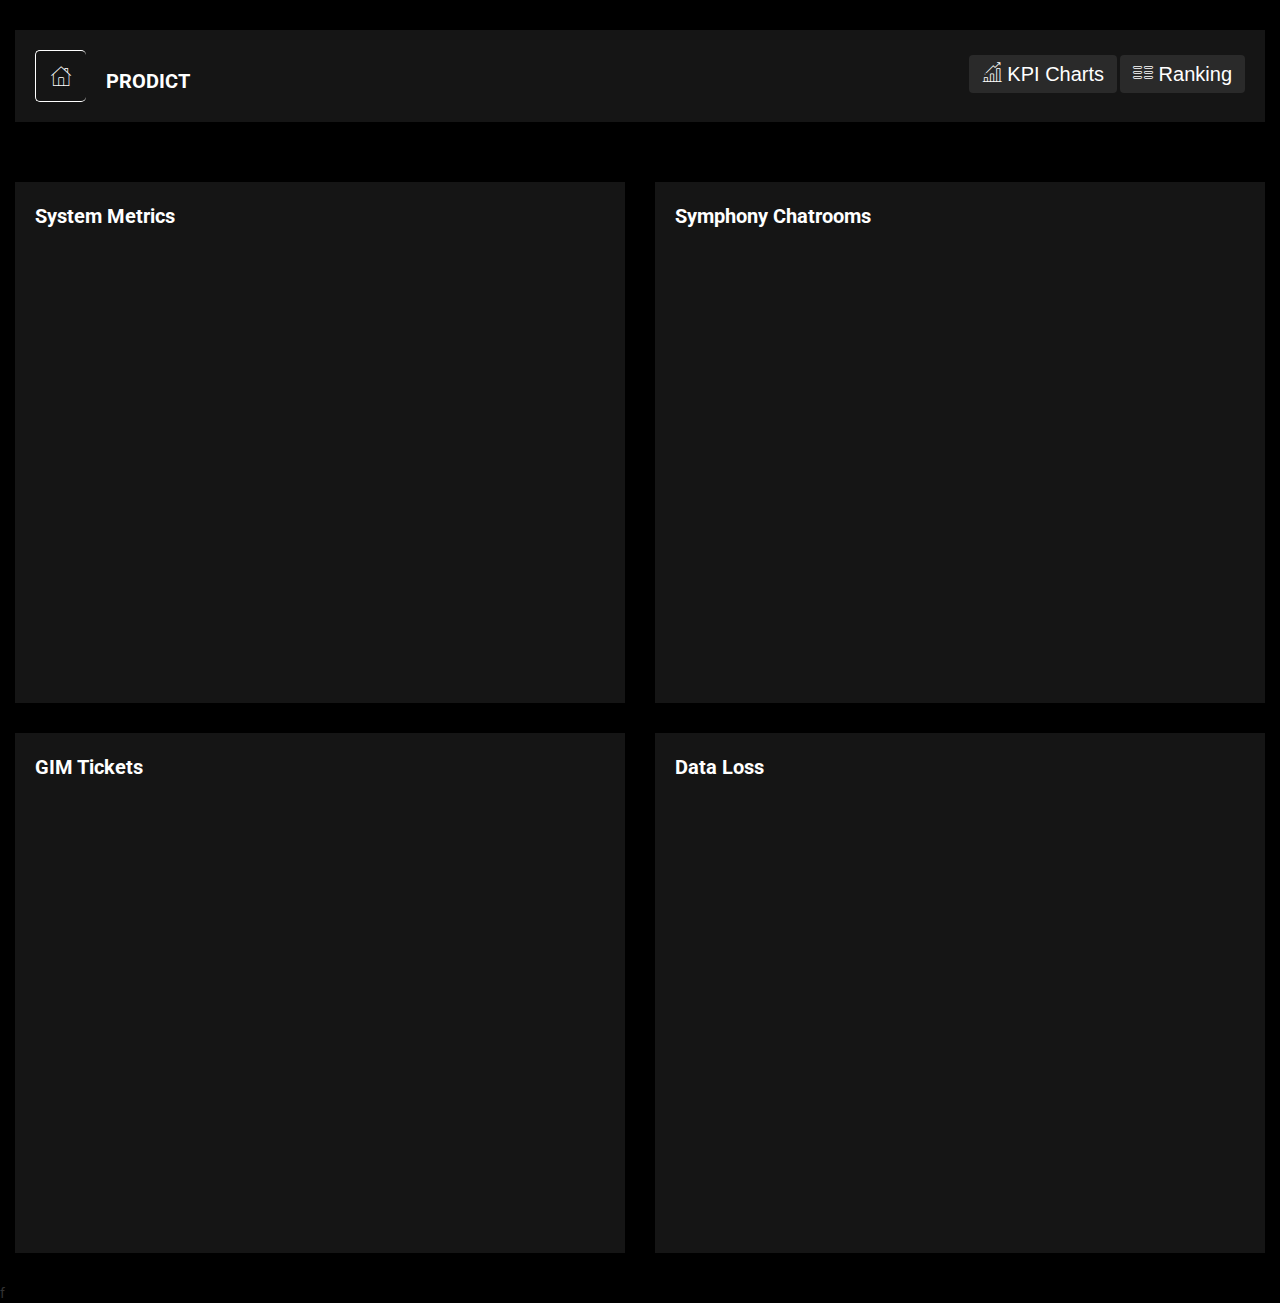
==== commit fee10806: "love u guys" ====
--- a/Downloads/hackathon/src/nalika/index.html
+++ b/Downloads/hackathon/src/nalika/index.html
@@ -63,13 +63,22 @@
 		============================================ -->
     <script src="js/vendor/modernizr-2.8.3.min.js"></script>
     <style>
-    .bar1 { fill: darkgreen; }
-    .bar2 { fill: darkgreen; }
-    .bar3 { fill: firebrick; }
-    .bar:hover {fill: orange; }
     .axis--x path {
-        display: none;
-        fill: white;
+        stroke: white;
+        overlap:none;
+
+    }
+    .axis--x line {
+    fill: green;
+    stroke: green;
+    }
+
+    .axisWhite text{
+        fill:white;
+    }
+    .axisRed line{
+        stroke:red;
+        
     }
     .line {
         fill: none;
@@ -98,117 +107,115 @@
     }
   </style>
     <script src="https://d3js.org/d3.v4.min.js"></script>
-    
+
 </head>
 
 <body>
-    <div class="header-advance-area"><div class="header-top-area"></div></div>
-
-                <div class="breadcome-area">
-                    <div class="container-fluid">
+<div class="header-advance-area"><div class="header-top-area"></div></div>
+<div>
+    <div class="breadcome-area">
+        <div class="container-fluid">
+            <div class="row">
+                <div class="col-lg-12 col-md-12 col-sm-12 col-xs-12">
+                    <div class="breadcome-list">
                         <div class="row">
-                            <div class="col-lg-12 col-md-12 col-sm-12 col-xs-12">
-                                <div class="breadcome-list">
-                                    <div class="row">
-                                        <div class="col-lg-6 col-md-6 col-sm-6 col-xs-6">
-                                            <div class="breadcomb-wp">
-                                                    <div class="breadcomb-icon">
-                                                        <i class="icon nalika-home"></i>
-                                                    </div>
-                                                    <div class="breadcomb-ctn">
-                                                        <br><h2> PRODICT </h2>
-                                                    </div>
-                                            </div>
-                                        </div>
-                                        <div class="col-lg-6 col-md-6 col-sm-6 col-xs-6">
-                                            <div class="breadcomb-report">
-                                                <a href='index.html'><button data-toggle="tooltip" data-placement="left" title="View APM Charts" class="btn"><i class="icon nalika-bar-chart"><font face='Helvetica'> KPI Charts </font></i></button></a>
-                                                <a href='index-1.html'><button data-toggle="tooltip" data-placement="left" title="View Ranking" class="btn"><i class="icon nalika-table"><font face='Helvetica'>  Ranking </font></i></button></a>
-                                            </div>
-                                        </div>
+                            <div class="col-lg-6 col-md-6 col-sm-6 col-xs-6">
+                                <div class="breadcomb-wp">
+                                    <div class="breadcomb-icon">
+                                        <i class="icon nalika-home"></i>
                                     </div>
+                                    <div class="breadcomb-ctn">
+                                        <br><h2> PRODICT </h2>
+                                    </div>
+                                </div>
+                            </div>
+                            <div class="col-lg-6 col-md-6 col-sm-6 col-xs-6">
+                                <div class="breadcomb-report">
+                                    <a href='index.html'><button data-toggle="tooltip" data-placement="left" title="View APM Charts" class="btn"><i class="icon nalika-bar-chart"><font face='Helvetica'> KPI Charts </font></i></button></a>
+                                    <a href='index-1.html'><button data-toggle="tooltip" data-placement="left" title="View Ranking" class="btn"><i class="icon nalika-table"><font face='Helvetica'>  Ranking </font></i></button></a>
                                 </div>
                             </div>
                         </div>
                     </div>
                 </div>
             </div>
-              
-    <div class="product-sales-area mg-tb-30">
-        <div class="container-fluid">
-            <div class="row">
-                <div class="col-lg-6 col-md-6 col-sm-6 col-xs-6">
-                    <div class="product-sales-chart">
-                        <div class="portlet-title">
-                            <div class="row">
-                                <div class="col-lg-6 col-md-6 col-sm-6 col-xs-12">
-                                    <div class="caption pro-sl-hd">
-                                        <span class="caption-subject text-uppercase"><b>System Metrics</b></span>
-                                    </div>
+        </div>
+    </div>
+</div>
+
+<div class="product-sales-area mg-tb-30">
+    <div class="container-fluid">
+        <div class="row">
+            <div class="col-lg-6 col-md-6 col-sm-6 col-xs-6">
+                <div class="product-sales-chart">
+                    <div class="portlet-title">
+                        <div class="row">
+                            <div class="col-lg-6 col-md-6 col-sm-6 col-xs-12">
+                                <div class="caption pro-sl-hd">
+                                    <span class="caption-subject text-uppercase"><b>System Metrics</b></span>
                                 </div>
                             </div>
                         </div>
-                        <div id="linebarchart" class="flot-chart-sts flot-chart curved-chart-statistic"></div>
                     </div>
+                    <div id="linebarchart" class="flot-chart-sts flot-chart curved-chart-statistic"></div>
                 </div>
-                <div class="col-lg-6 col-md-6 col-sm-6 col-xs-6">
-                    <div class="product-sales-chart">
-                        <div class="portlet-title">
-                            <div class="row">
-                                <div class="col-lg-6 col-md-6 col-sm-6 col-xs-12">
-                                    <div class="caption pro-sl-hd">
-                                        <span class="caption-subject text-uppercase"><b>Symphony Chatrooms</b></span>
-                                    </div>
+            </div>
+            <div class="col-lg-6 col-md-6 col-sm-6 col-xs-6">
+                <div class="product-sales-chart">
+                    <div class="portlet-title">
+                        <div class="row">
+                            <div class="col-lg-6 col-md-6 col-sm-6 col-xs-12">
+                                <div class="caption pro-sl-hd">
+                                    <span class="caption-subject text-uppercase"><b>Symphony Chatrooms</b></span>
                                 </div>
                             </div>
                         </div>
-                        
-                        <div id="linebarchart2" class="flot-chart-sts flot-chart curved-chart-statistic"></div>
                     </div>
+                    <div id="linebarchart2" class="flot-chart-sts flot-chart curved-chart-statistic"></div>
                 </div>
             </div>
         </div>
-
-    
- 
-
-
-    <div class="product-sales-area mg-tb-30">
-        <div class="container-fluid">
-            <div class="row">
-                <div class="col-lg-6 col-md-6 col-sm-6 col-xs-6">
-                    <div class="product-sales-chart">
-                        <div class="portlet-title">
-                            <div class="row">
-                                <div class="col-lg-6 col-md-6 col-sm-6 col-xs-12">
-                                    <div class="caption pro-sl-hd">
-                                        <span class="caption-subject text-uppercase"><b>GIM Tickets</b></span>
-                                    </div>
+    </div>
+</div>
+
+
+
+<div class="product-sales-area mg-tb-30">
+    <div class="container-fluid">
+        <div class="row">
+            <div class="col-lg-6 col-md-6 col-sm-6 col-xs-6">
+                <div class="product-sales-chart">
+                    <div class="portlet-title">
+                        <div class="row">
+                            <div class="col-lg-6 col-md-6 col-sm-6 col-xs-12">
+                                <div class="caption pro-sl-hd">
+                                    <span class="caption-subject text-uppercase"><b>GIM Tickets</b></span>
                                 </div>
                             </div>
                         </div>
-                        <div id="linebarchart3" class="flot-chart-sts flot-chart curved-chart-statistic"></div>
                     </div>
+                    <div id="linebarchart3" class="flot-chart-sts flot-chart curved-chart-statistic"></div>
                 </div>
-                <div class="col-lg-6 col-md-6 col-sm-6 col-xs-6">
-                    <div class="product-sales-chart">
-                        <div class="portlet-title">
-                            <div class="row">
-                                <div class="col-lg-6 col-md-6 col-sm-6 col-xs-12">
-                                    <div class="caption pro-sl-hd">
-                                        <span class="caption-subject text-uppercase"><b>Data Loss</b></span>
-                                    </div>
+            </div>
+            <div class="col-lg-6 col-md-6 col-sm-6 col-xs-6">
+                <div class="product-sales-chart">
+                    <div class="portlet-title">
+                        <div class="row">
+                            <div class="col-lg-6 col-md-6 col-sm-6 col-xs-12">
+                                <div class="caption pro-sl-hd">
+                                    <span class="caption-subject text-uppercase"><b>Data Loss</b></span>
                                 </div>
-                                
                             </div>
+
                         </div>
-                        <div id="linebarchart4" class="flot-chart-sts flot-chart curved-chart-statistic"></div>
                     </div>
+                    <div id="linebarchart4" class="flot-chart-sts flot-chart curved-chart-statistic"></div>
                 </div>
             </div>
         </div>
-    </div>    
-    
+    </div>
+</div>
+
 
 <!-- jquery
     ============================================ -->
@@ -264,68 +271,155 @@
     ============================================ -->
 <script src="js/main.js"></script>
 <script>
-  var dataset = [
-    ['05 - 01',703, 1900],
-    ['05 - 02',1473,1900],
-    ['05 - 03',863,1900],
-    ['05 - 04',1494,1900],
-    ['05 - 05',965,1900],
-    ['05 - 06',568,1900],
-    ['05 - 07',189, 1900],
-    ['05 - 08',464, 1900],
-    ['05 - 09',731, 1900],
-    ['05 - 10',306, 1900],
-    ['05 - 11',899, 1900],
-    ['05 - 12',231, 1900],
-    ['05 - 13',262, 1900],
-    ['05 - 14',429, 1900],
-    ['05 - 15',322, 1900],
-    ['05 - 16',315, 1900],
-    ['05 - 17',228, 1900],
-    ['05 - 18',436, 1900],
-    ['05 - 19',287, 1900],
-    ['05 - 20',419,1900],
-    ['05 - 21',296,1900],
-    ['05 - 22',343,1900],
-  ];
-
-  var margin = {top: 20, right: 20, bottom: 30, left: 40},
+  let repeat_idx = 0
+  var datasets=["dataset3.csv","data.csv","dataset1.csv"];
+    setInterval(function(){
+        dataset = datasets[repeat_idx%3];
+        d3.csv(dataset, function(loadeddata) {
+            temp_dataset = loadeddata;
+                    repeat_idx += 1;
+            new_arr = [];
+            //console.log(temp_dataset);
+            temp_dataset.forEach(function (data){
+              //  console.log(data)
+                arr_obj = [data['date'], data['close'], data['const']];
+                new_arr.push(arr_obj);
+            }
+            )
+    loadeddata = new_arr;
+                //console.log(loadeddata);
+           var margin = {top: 20, right: 20, bottom: 30, left: 40},
       width = 500,
       height = 300;
-
   var xScale = d3.scaleBand()
                 .rangeRound([0, width])
                 .padding(0.1)
-                .domain(dataset.map(function(d) {
+                .domain(loadeddata.map(function(d) {
                   return d[0];
                 }));
-      yScale = d3.scaleLinear()
+  var yScale = d3.scaleLinear()
                 .rangeRound([height, 0])
-                .domain([0, d3.max(dataset, (function (d) {
+                .domain([0, d3.max(loadeddata, (function (d) {
                   return d[2];
                 }))]);
-
   var svg = d3.select("#linebarchart").append("svg")
             .attr("width", width + margin.left + margin.right)
             .attr("height", height + margin.top + margin.bottom);
   var g = svg.append("g")
             .attr("transform", "translate(" + margin.left + "," + margin.top + ")");
-
+      
+  // axis-x
+  g.append("g")
+      .attr("class", "axisRed")
+      .attr("transform", "translate(0," + height + ")")
+      .attr("class", "axisWhite")
+      .call(d3.axisBottom(xScale));
+  // axis-y
+  g.append("g")
+      .attr("class", "axisRed")
+            .attr("class", "axisWhite")
+
+      .call(d3.axisLeft(yScale));
+  var bar = g.selectAll("rect")
+    .data(loadeddata)
+    .enter().append("g");
+  // labels on the bar chart
+  bar.append("text")
+    .attr("dy", "1.3em")
+    .attr("x", function(d) { return xScale(d[0]) + xScale.bandwidth() / 2; })
+    .attr("y", function(d) { return yScale(d[2]); })
+    .attr("text-anchor", "middle")
+    .attr("class", "axisWhite")
+    .attr("font-family", "sans-serif")
+    .attr("font-size", "21px")
+    .attr("fill", "white")
+    .text(function(d) {
+      return ""; // d[2]
+    });
+  // line chart
+  var line = d3.line()
+      .x(function(d, i) { return xScale(d[0]) + xScale.bandwidth() / 2; })
+      .y(function(d) { return yScale(d[1]); })
+      .curve(d3.curveMonotoneX);
+  bar.append("path")
+    .attr("class", "line") // Assign a class for styling
+    .attr("d", line(loadeddata)); // 11. Calls the line generator
+  bar.append("path")
+    .attr("class", "line2") // Assign a class for styling
+    .attr("d", line(loadeddata)); // 11. Calls the line generator
+  //line 3
+  bar.append("path")
+    .attr("class", "line3") // Assign a class for styling
+    .attr("d", line(loadeddata)); // 11. Calls the line generator
+//line 4
+  bar.append("path")
+    .attr("class", "line4") // Assign a class for styling
+    .attr("d", line(loadeddata)); // 11. Calls the line generator
+ //line 5
+  bar.append("path")
+    .attr("class", "line5") // Assign a class for styling
+    .attr("d", line(loadeddata)); // 11. Calls the line generator
+    setTimeout(function() {
+        d3.select("#linebarchart").select("svg").remove();
+    }, 330);
+        });
+  }, 350);
+  </script>
+<script src="js/main.js"></script>
+<script>
+//graph 2
+  var datasets=["dataset3.csv","data.csv","dataset1.csv"];
+  setInterval(function(){
+        dataset = datasets[repeat_idx%3];
+        d3.csv(dataset, function(loadeddata) {
+            temp_dataset = loadeddata;
+                    repeat_idx += 1;
+            new_arr = [];
+
+            temp_dataset.forEach(function (data){
+
+
+                arr_obj = [data['date'], data['close'], data['const']];
+                new_arr.push(arr_obj);
+            }
+            )
+    loadeddata = new_arr;
+
+           var margin = {top: 20, right: 20, bottom: 30, left: 40},
+      width = 500,
+      height = 300;
+  var xScale = d3.scaleBand()
+                .rangeRound([0, width])
+                .padding(0.1)
+                .domain(loadeddata.map(function(d) {
+                  return d[0];
+                }));
+  var yScale = d3.scaleLinear()
+                .rangeRound([height, 0])
+                .domain([0, d3.max(loadeddata, (function (d) {
+                  return d[2];
+                }))]);
+  var svg = d3.select("#linebarchart2").append("svg")
+            .attr("width", width + margin.left + margin.right)
+            .attr("height", height + margin.top + margin.bottom);
+  var g = svg.append("g")
+            .attr("transform", "translate(" + margin.left + "," + margin.top + ")");
   // axis-x
   g.append("g")
       .attr("class", "axis axis--x")
       .attr("transform", "translate(0," + height + ")")
+            .attr("class", "axisWhite")
+
       .call(d3.axisBottom(xScale));
-
   // axis-y
   g.append("g")
       .attr("class", "axis axis--y")
-      .call(d3.axisLeft(yScale));
-
+           .attr("class", "axisWhite")
+
+                .call(d3.axisLeft(yScale));
   var bar = g.selectAll("rect")
-    .data(dataset)
+    .data(loadeddata)
     .enter().append("g");
-
   // labels on the bar chart
   bar.append("text")
     .attr("dy", "1.3em")
@@ -338,322 +432,76 @@
     .text(function(d) {
       return ""; // d[2]
     });
-
   // line chart
   var line = d3.line()
       .x(function(d, i) { return xScale(d[0]) + xScale.bandwidth() / 2; })
       .y(function(d) { return yScale(d[1]); })
       .curve(d3.curveMonotoneX);
-
-  bar.append("path")
-    .attr("class", "line") // Assign a class for styling
-    .attr("d", line(dataset)); // 11. Calls the line generator
-
-    //2nd line
-var dataset2 = [
-    ['05 - 01',753, 1900],
-    ['05 - 02',383,1900],
-    ['05 - 03',963,1900],
-    ['05 - 04',1534,1900],
-    ['05 - 05',565,1900],
-    ['05 - 06',500,1900],
-    ['05 - 07',299, 1900],
-    ['05 - 08',434, 1900],
-    ['05 - 09',709, 1900],
-    ['05 - 10',406, 1900],
-    ['05 - 11',399, 1900],
-    ['05 - 12',431, 1900],
-    ['05 - 13',562, 1900],
-    ['05 - 14',229, 1900],
-    ['05 - 15',622, 1900],
-    ['05 - 16',515, 1900],
-    ['05 - 17',728, 1900],
-    ['05 - 18',336, 1900],
-    ['05 - 19',687, 1900],
-    ['05 - 20',719,1900],
-    ['05 - 21',396,1900],
-    ['05 - 22',743,1900],
-  ];
-  var xScale2 = d3.scaleBand()
-                .rangeRound([0, width])
-                .padding(0.1)
-                .domain(dataset2.map(function(d) {
-                  return d[0];
-                }));
-      yScale2 = d3.scaleLinear()
-                .rangeRound([height, 0])
-                .domain([0, d3.max(dataset2, (function (d) {
-                  return d[2];
-                }))]);
-  var g2 = svg.append("g")
-            .attr("transform", "translate(" + margin.left + "," + margin.top + ")");
-
-  // axis-x
-  g2.append("g")
-      .attr("class", "axis axis--x")
-      .attr("transform", "translate(0," + height + ")")
-      .call(d3.axisBottom(xScale2));
-
-  // axis-y
-  g2.append("g")
-      .attr("class", "axis axis--y")
-      .call(d3.axisLeft(yScale2));
-
-  var bar2 = g2.selectAll("rect")
-    .data(dataset2)
-    .enter().append("g");
-
-
-  bar.append("path")
-    .attr("class", "line2") // Assign a class for styling
-    .attr("d", line(dataset2)); // 11. Calls the line generator
-
-    //line 3
-var dataset3 = [
-    ['05 - 01',100, 1900],
-    ['05 - 02',723,1900],
-    ['05 - 03',637,1900],
-    ['05 - 04',1234,1900],
-    ['05 - 05',365,1900],
-    ['05 - 06',700,1900],
-    ['05 - 07',499, 1900],
-    ['05 - 08',764, 1900],
-    ['05 - 09',349, 1900],
-    ['05 - 10',1206, 1900],
-    ['05 - 11',346, 1900],
-    ['05 - 12',450, 1900],
-    ['05 - 13',662, 1900],
-    ['05 - 14',429, 1900],
-    ['05 - 15',822, 1900],
-    ['05 - 16',315, 1900],
-    ['05 - 17',828, 1900],
-    ['05 - 18',536, 1900],
-    ['05 - 19',187, 1900],
-    ['05 - 20',919,1900],
-    ['05 - 21',596,1900],
-    ['05 - 22',203,1900],
-  ];
-  var xScale3 = d3.scaleBand()
-                .rangeRound([0, width])
-                .padding(0.1)
-                .domain(dataset3.map(function(d) {
-                  return d[0];
-                }));
-      yScale3 = d3.scaleLinear()
-                .rangeRound([height, 0])
-                .domain([0, d3.max(dataset3, (function (d) {
-                  return d[2];
-                }))]);
-  var g3 = svg.append("g")
-            .attr("transform", "translate(" + margin.left + "," + margin.top + ")");
-
-  // axis-x
-  g3.append("g")
-      .attr("class", "axis axis--x")
-      .attr("transform", "translate(0," + height + ")")
-      .call(d3.axisBottom(xScale3));
-
-  // axis-y
-  g3.append("g")
-      .attr("class", "axis axis--y")
-      .call(d3.axisLeft(yScale3));
-
-  var bar3 = g3.selectAll("rect")
-    .data(dataset3)
-    .enter().append("g");
-
-
-  bar.append("path")
-    .attr("class", "line4") // Assign a class for styling
-    .attr("d", line(dataset3)); // 11. Calls the line generator
-
-//line 3
-var dataset4 = [
-    ['05 - 01',400, 1900],
-    ['05 - 02',563,1900],
-    ['05 - 03',237,1900],
-    ['05 - 04',434,1900],
-    ['05 - 05',855,1900],
-    ['05 - 06',1300,1900],
-    ['05 - 07',799, 1900],
-    ['05 - 08',784, 1900],
-    ['05 - 09',549, 1900],
-    ['05 - 10',1406, 1900],
-    ['05 - 11',746, 1900],
-    ['05 - 12',960, 1900],
-    ['05 - 13',522, 1900],
-    ['05 - 14',929, 1900],
-    ['05 - 15',542, 1900],
-    ['05 - 16',785, 1900],
-    ['05 - 17',238, 1900],
-    ['05 - 18',976, 1900],
-    ['05 - 19',117, 1900],
-    ['05 - 20',619,1900],
-    ['05 - 21',436,1900],
-    ['05 - 22',403,1900],
-  ];
-  var xScale4 = d3.scaleBand()
-                .rangeRound([0, width])
-                .padding(0.1)
-                .domain(dataset4.map(function(d) {
-                  return d[0];
-                }));
-      yScale4 = d3.scaleLinear()
-                .rangeRound([height, 0])
-                .domain([0, d3.max(dataset4, (function (d) {
-                  return d[2];
-                }))]);
-  var g4 = svg.append("g")
-            .attr("transform", "translate(" + margin.left + "," + margin.top + ")");
-
-  // axis-x
-  g4.append("g")
-      .attr("class", "axis axis--x")
-      .attr("transform", "translate(0," + height + ")")
-      .call(d3.axisBottom(xScale4));
-
-  // axis-y
-  g4.append("g")
-      .attr("class", "axis axis--y")
-      .call(d3.axisLeft(yScale4));
-
-  var bar4 = g4.selectAll("rect")
-    .data(dataset4)
-    .enter().append("g");
-
-
   bar.append("path")
     .attr("class", "line3") // Assign a class for styling
-    .attr("d", line(dataset4)); // 11. Calls the line generator
-
- //5th line
- var dataset5 = [
-    ['05 - 01',343, 1900],
-    ['05 - 02',453,1900],
-    ['05 - 03',733,1900],
-    ['05 - 04',134,1900],
-    ['05 - 05',395,1900],
-    ['05 - 06',270,1900],
-    ['05 - 07',489, 1900],
-    ['05 - 08',104, 1900],
-    ['05 - 09',369, 1900],
-    ['05 - 10',496, 1900],
-    ['05 - 11',389, 1900],
-    ['05 - 12',191, 1900],
-    ['05 - 13',1022, 1900],
-    ['05 - 14',239, 1900],
-    ['05 - 15',192, 1900],
-    ['05 - 16',265, 1900],
-    ['05 - 17',488, 1900],
-    ['05 - 18',196, 1900],
-    ['05 - 19',617, 1900],
-    ['05 - 20',299,1900],
-    ['05 - 21',916,1900],
-    ['05 - 22',243,1900],
-  ];
-  var xScale5 = d3.scaleBand()
-                .rangeRound([0, width])
-                .padding(0.1)
-                .domain(dataset5.map(function(d) {
-                  return d[0];
-                }));
-      yScale5 = d3.scaleLinear()
-                .rangeRound([height, 0])
-                .domain([0, d3.max(dataset5, (function (d) {
-                  return d[2];
-                }))]);
-  var g5 = svg.append("g")
-            .attr("transform", "translate(" + margin.left + "," + margin.top + ")");
-
-  // axis-x
-  g5.append("g")
-      .attr("class", "axis axis--x")
-      .attr("transform", "translate(0," + height + ")")
-      .call(d3.axisBottom(xScale5));
-
-  // axis-y
-  g5.append("g")
-      .attr("class", "axis axis--y")
-      .call(d3.axisLeft(yScale5));
-
-  var bar5 = g5.selectAll("rect")
-    .data(dataset5)
-    .enter().append("g");
-
-
-  bar.append("path")
-    .attr("class", "line5") // Assign a class for styling
-    .attr("d", line(dataset5)); // 11. Calls the line generator
-
-
+    .attr("d", line(loadeddata)); // 11. Calls the line generator
+    setTimeout(function() {
+        d3.select("#linebarchart2").select("svg").remove();
+    }, 300);
+        });
+  }, 330);
   </script>
 
 <script src="js/main.js"></script>
 <script>
-  var dataset = [
-    ['05 - 01',703, 1900],
-    ['05 - 02',1473,1900],
-    ['05 - 03',863,1900],
-    ['05 - 04',1494,1900],
-    ['05 - 05',965,1900],
-    ['05 - 06',568,1900],
-    ['05 - 07',189, 1900],
-    ['05 - 08',464, 1900],
-    ['05 - 09',731, 1900],
-    ['05 - 10',306, 1900],
-    ['05 - 11',899, 1900],
-    ['05 - 12',231, 1900],
-    ['05 - 13',262, 1900],
-    ['05 - 14',429, 1900],
-    ['05 - 15',322, 1900],
-    ['05 - 16',315, 1900],
-    ['05 - 17',228, 1900],
-    ['05 - 18',436, 1900],
-    ['05 - 19',287, 1900],
-    ['05 - 20',419,1900],
-    ['05 - 21',296,1900],
-    ['05 - 22',343,1900],
-  ];
-
-  var margin = {top: 20, right: 20, bottom: 30, left: 40},
+//graph 3
+  var datasets=["dataset3.csv","data.csv","dataset1.csv"];
+  setInterval(function(){
+        dataset = datasets[repeat_idx%3];
+        d3.csv(dataset, function(loadeddata) {
+            temp_dataset = loadeddata;
+                    repeat_idx += 1;
+            new_arr = [];
+            //console.log(temp_dataset);
+            temp_dataset.forEach(function (data){
+
+                arr_obj = [data['date'], data['close'], data['const']];
+                new_arr.push(arr_obj);
+            }
+            )
+    loadeddata = new_arr;
+              //  console.log(loadeddata);
+           var margin = {top: 20, right: 20, bottom: 30, left: 40},
       width = 500,
       height = 300;
-
   var xScale = d3.scaleBand()
                 .rangeRound([0, width])
                 .padding(0.1)
-                .domain(dataset.map(function(d) {
+                .domain(loadeddata.map(function(d) {
                   return d[0];
                 }));
-      yScale = d3.scaleLinear()
+  var yScale = d3.scaleLinear()
                 .rangeRound([height, 0])
-                .domain([0, d3.max(dataset, (function (d) {
+                .domain([0, d3.max(loadeddata, (function (d) {
                   return d[2];
                 }))]);
-
-  var svg = d3.select("#linebarchart2").append("svg")
+  var svg = d3.select("#linebarchart3").append("svg")
             .attr("width", width + margin.left + margin.right)
             .attr("height", height + margin.top + margin.bottom);
   var g = svg.append("g")
             .attr("transform", "translate(" + margin.left + "," + margin.top + ")");
-
   // axis-x
   g.append("g")
       .attr("class", "axis axis--x")
       .attr("transform", "translate(0," + height + ")")
-      .call(d3.axisBottom(xScale));
-
+            .attr("class", "axisWhite")
+
+                .call(d3.axisBottom(xScale));
   // axis-y
   g.append("g")
       .attr("class", "axis axis--y")
-      .call(d3.axisLeft(yScale));
-
+            .attr("class", "axisWhite")
+            .attr("stroke","white")
+
+                .call(d3.axisLeft(yScale));
   var bar = g.selectAll("rect")
-    .data(dataset)
+    .data(loadeddata)
     .enter().append("g");
-
-
-
   // labels on the bar chart
   bar.append("text")
     .attr("dy", "1.3em")
@@ -666,85 +514,76 @@
     .text(function(d) {
       return ""; // d[2]
     });
-
   // line chart
   var line = d3.line()
       .x(function(d, i) { return xScale(d[0]) + xScale.bandwidth() / 2; })
       .y(function(d) { return yScale(d[1]); })
       .curve(d3.curveMonotoneX);
-
-  bar.append("path")
-    .attr("class", "line") // Assign a class for styling
-    .attr("d", line(dataset)); // 11. Calls the line generator
-
+  bar.append("path")
+    .attr("class", "line3") // Assign a class for styling
+    .attr("d", line(loadeddata)); // 11. Calls the line generator
+    setTimeout(function() {
+        d3.select("#linebarchart3").select("svg").remove();
+    }, 330);
+        });
+  }, 350);
   </script>
 
 
 <script src="js/main.js"></script>
 <script>
-  var dataset = [
-    ['05 - 01',703, 1900],
-    ['05 - 02',1473,1900],
-    ['05 - 03',863,1900],
-    ['05 - 04',1494,1900],
-    ['05 - 05',965,1900],
-    ['05 - 06',568,1900],
-    ['05 - 07',189, 1900],
-    ['05 - 08',464, 1900],
-    ['05 - 09',731, 1900],
-    ['05 - 10',306, 1900],
-    ['05 - 11',899, 1900],
-    ['05 - 12',231, 1900],
-    ['05 - 13',262, 1900],
-    ['05 - 14',429, 1900],
-    ['05 - 15',322, 1900],
-    ['05 - 16',315, 1900],
-    ['05 - 17',228, 1900],
-    ['05 - 18',436, 1900],
-    ['05 - 19',287, 1900],
-    ['05 - 20',419,1900],
-    ['05 - 21',296,1900],
-    ['05 - 22',343,1900],
-  ];
-
-  var margin = {top: 20, right: 20, bottom: 30, left: 40},
+    //graph4
+  var datasets_udp_error=['sys_UDP_error1.csv', 'sys_UDP_error2.csv', 'sys_UDP_error3.csv', 'sys_UDP_error4.csv', 'sys_UDP_error5.csv', 'sys_UDP_error6.csv', 'sys_UDP_error7.csv', 'sys_UDP_error8.csv', 'sys_UDP_error9.csv', 'sys_UDP_error10.csv', 'sys_UDP_error11.csv', 'sys_UDP_error12.csv', 'sys_UDP_error13.csv', 'sys_UDP_error14.csv', 'sys_UDP_error15.csv', 'sys_UDP_error16.csv', 'sys_UDP_error17.csv', 'sys_UDP_error18.csv', 'sys_UDP_error19.csv', 'sys_UDP_error20.csv', 'sys_UDP_error21.csv', 'sys_UDP_error22.csv', 'sys_UDP_error23.csv', 'sys_UDP_error24.csv', 'sys_UDP_error25.csv', 'sys_UDP_error26.csv', 'sys_UDP_error27.csv', 'sys_UDP_error28.csv', 'sys_UDP_error29.csv', 'sys_UDP_error30.csv', 'sys_UDP_error31.csv', 'sys_UDP_error32.csv', 'sys_UDP_error33.csv', 'sys_UDP_error34.csv', 'sys_UDP_error35.csv', 'sys_UDP_error36.csv', 'sys_UDP_error37.csv', 'sys_UDP_error38.csv', 'sys_UDP_error39.csv', 'sys_UDP_error40.csv', 'sys_UDP_error41.csv', 'sys_UDP_error42.csv', 'sys_UDP_error43.csv', 'sys_UDP_error44.csv', 'sys_UDP_error45.csv', 'sys_UDP_error46.csv', 'sys_UDP_error47.csv', 'sys_UDP_error48.csv', 'sys_UDP_error49.csv', 'sys_UDP_error50.csv', 'sys_UDP_error51.csv', 'sys_UDP_error52.csv', 'sys_UDP_error53.csv', 'sys_UDP_error54.csv', 'sys_UDP_error55.csv', 'sys_UDP_error56.csv', 'sys_UDP_error57.csv', 'sys_UDP_error58.csv', 'sys_UDP_error59.csv', 'sys_UDP_error60.csv', 'sys_UDP_error61.csv', 'sys_UDP_error62.csv', 'sys_UDP_error63.csv', 'sys_UDP_error64.csv', 'sys_UDP_error65.csv', 'sys_UDP_error66.csv', 'sys_UDP_error67.csv', 'sys_UDP_error68.csv', 'sys_UDP_error69.csv', 'sys_UDP_error70.csv', 'sys_UDP_error71.csv', 'sys_UDP_error72.csv', 'sys_UDP_error73.csv', 'sys_UDP_error74.csv', 'sys_UDP_error75.csv', 'sys_UDP_error76.csv', 'sys_UDP_error77.csv', 'sys_UDP_error78.csv', 'sys_UDP_error79.csv', 'sys_UDP_error80.csv', 'sys_UDP_error81.csv', 'sys_UDP_error82.csv', 'sys_UDP_error83.csv', 'sys_UDP_error84.csv', 'sys_UDP_error85.csv', 'sys_UDP_error86.csv', 'sys_UDP_error87.csv', 'sys_UDP_error88.csv', 'sys_UDP_error89.csv', 'sys_UDP_error90.csv', 'sys_UDP_error91.csv', 'sys_UDP_error92.csv', 'sys_UDP_error93.csv', 'sys_UDP_error94.csv', 'sys_UDP_error95.csv', 'sys_UDP_error96.csv', 'sys_UDP_error97.csv', 'sys_UDP_error98.csv', 'sys_UDP_error99.csv', 'sys_UDP_error100.csv']
+    setInterval(function(){
+        dataset = datasets_udp_error[repeat_idx%99];
+        d3.csv(dataset, function(loadeddata) {
+            temp_dataset = loadeddata;
+                    repeat_idx += 1;
+            new_arr = [];
+            //console.log(temp_dataset);
+            temp_dataset.forEach(function (data){
+
+                arr_obj = [data['time'], data['sys_UDP_error'], data['max_sys_UDP_error']];
+                new_arr.push(arr_obj);
+            }
+            )
+    loadeddata = new_arr;
+              //  console.log(loadeddata);
+           var margin = {top: 20, right: 20, bottom: 30, left: 40},
       width = 500,
       height = 300;
-
   var xScale = d3.scaleBand()
                 .rangeRound([0, width])
                 .padding(0.1)
-                .domain(dataset.map(function(d) {
+                .domain(loadeddata.map(function(d) {
                   return d[0];
                 }));
-      yScale = d3.scaleLinear()
+  var yScale = d3.scaleLinear()
                 .rangeRound([height, 0])
-                .domain([0, d3.max(dataset, (function (d) {
+                .domain([0, d3.max(loadeddata, (function (d) {
                   return d[2];
                 }))]);
-
-  var svg = d3.select("#linebarchart3").append("svg")
+  var svg = d3.select("#linebarchart4").append("svg")
             .attr("width", width + margin.left + margin.right)
             .attr("height", height + margin.top + margin.bottom);
   var g = svg.append("g")
             .attr("transform", "translate(" + margin.left + "," + margin.top + ")");
-
   // axis-x
   g.append("g")
       .attr("class", "axis axis--x")
       .attr("transform", "translate(0," + height + ")")
-      .call(d3.axisBottom(xScale));
-
+            .attr("class", "axisWhite")
+
+                .call(d3.axisBottom(xScale));
   // axis-y
   g.append("g")
       .attr("class", "axis axis--y")
-      .call(d3.axisLeft(yScale));
-
+            .attr("class", "axisWhite")
+
+                .call(d3.axisLeft(yScale));
   var bar = g.selectAll("rect")
-    .data(dataset)
+    .data(loadeddata)
     .enter().append("g");
-
-
   // labels on the bar chart
   bar.append("text")
     .attr("dy", "1.3em")
@@ -757,111 +596,22 @@
     .text(function(d) {
       return ""; // d[2]
     });
-
   // line chart
   var line = d3.line()
       .x(function(d, i) { return xScale(d[0]) + xScale.bandwidth() / 2; })
       .y(function(d) { return yScale(d[1]); })
       .curve(d3.curveMonotoneX);
-
-  bar.append("path")
-    .attr("class", "line5") // Assign a class for styling
-    .attr("d", line(dataset)); // 11. Calls the line generator
-
-
-  </script>
-
-
-<script src="js/main.js"></script>
-<script>
-  var dataset = [
-    ['05 - 01',703, 1900],
-    ['05 - 02',1473,1900],
-    ['05 - 03',863,1900],
-    ['05 - 04',1494,1900],
-    ['05 - 05',965,1900],
-    ['05 - 06',568,1900],
-    ['05 - 07',189, 1900],
-    ['05 - 08',464, 1900],
-    ['05 - 09',731, 1900],
-    ['05 - 10',306, 1900],
-    ['05 - 11',899, 1900],
-    ['05 - 12',231, 1900],
-    ['05 - 13',262, 1900],
-    ['05 - 14',429, 1900],
-    ['05 - 15',322, 1900],
-    ['05 - 16',315, 1900],
-    ['05 - 17',228, 1900],
-    ['05 - 18',436, 1900],
-    ['05 - 19',287, 1900],
-    ['05 - 20',419,1900],
-    ['05 - 21',296,1900],
-    ['05 - 22',343,1900],
-  ];
-
-  var margin = {top: 20, right: 20, bottom: 30, left: 40},
-      width = 500,
-      height = 300;
-
-  var xScale = d3.scaleBand()
-                .rangeRound([0, width])
-                .padding(0.1)
-                .domain(dataset.map(function(d) {
-                  return d[0];
-                }));
-      yScale = d3.scaleLinear()
-                .rangeRound([height, 0])
-                .domain([0, d3.max(dataset, (function (d) {
-                  return d[2];
-                }))]);
-
-  var svg = d3.select("#linebarchart4").append("svg")
-            .attr("width", width + margin.left + margin.right)
-            .attr("height", height + margin.top + margin.bottom);
-  var g = svg.append("g")
-            .attr("transform", "translate(" + margin.left + "," + margin.top + ")");
-
-  // axis-x
-  g.append("g")
-      .attr("class", "axis axis--x")
-      .attr("transform", "translate(0," + height + ")")
-      .call(d3.axisBottom(xScale));
-
-  // axis-y
-  g.append("g")
-      .attr("class", "axis axis--y")
-      .call(d3.axisLeft(yScale));
-
-  var bar = g.selectAll("rect")
-    .data(dataset)
-    .enter().append("g");
-
-
-  // labels on the bar chart
-  bar.append("text")
-    .attr("dy", "1.3em")
-    .attr("x", function(d) { return xScale(d[0]) + xScale.bandwidth() / 2; })
-    .attr("y", function(d) { return yScale(d[2]); })
-    .attr("text-anchor", "middle")
-    .attr("font-family", "sans-serif")
-    .attr("font-size", "11px")
-    .attr("fill", "black")
-    .text(function(d) {
-      return ""; // d[2]
-    });
-
-  // line chart
-  var line = d3.line()
-      .x(function(d, i) { return xScale(d[0]) + xScale.bandwidth() / 2; })
-      .y(function(d) { return yScale(d[1]); })
-      .curve(d3.curveMonotoneX);
-
-  bar.append("path")
-    .attr("class", "line3") // Assign a class for styling
-    .attr("d", line(dataset)); // 11. Calls the line generator
-
-  </script>
+  bar.append("path")
+    .attr("class", "line4") // Assign a class for styling
+    .attr("d", line(loadeddata)); // 11. Calls the line generator
+    setTimeout(function() {
+        d3.select("#linebarchart4").select("svg").remove();
+    }, 330);
+        });
+  }, 350);
+ </script>
 
 </body>
 
-</html>+</html>
+f